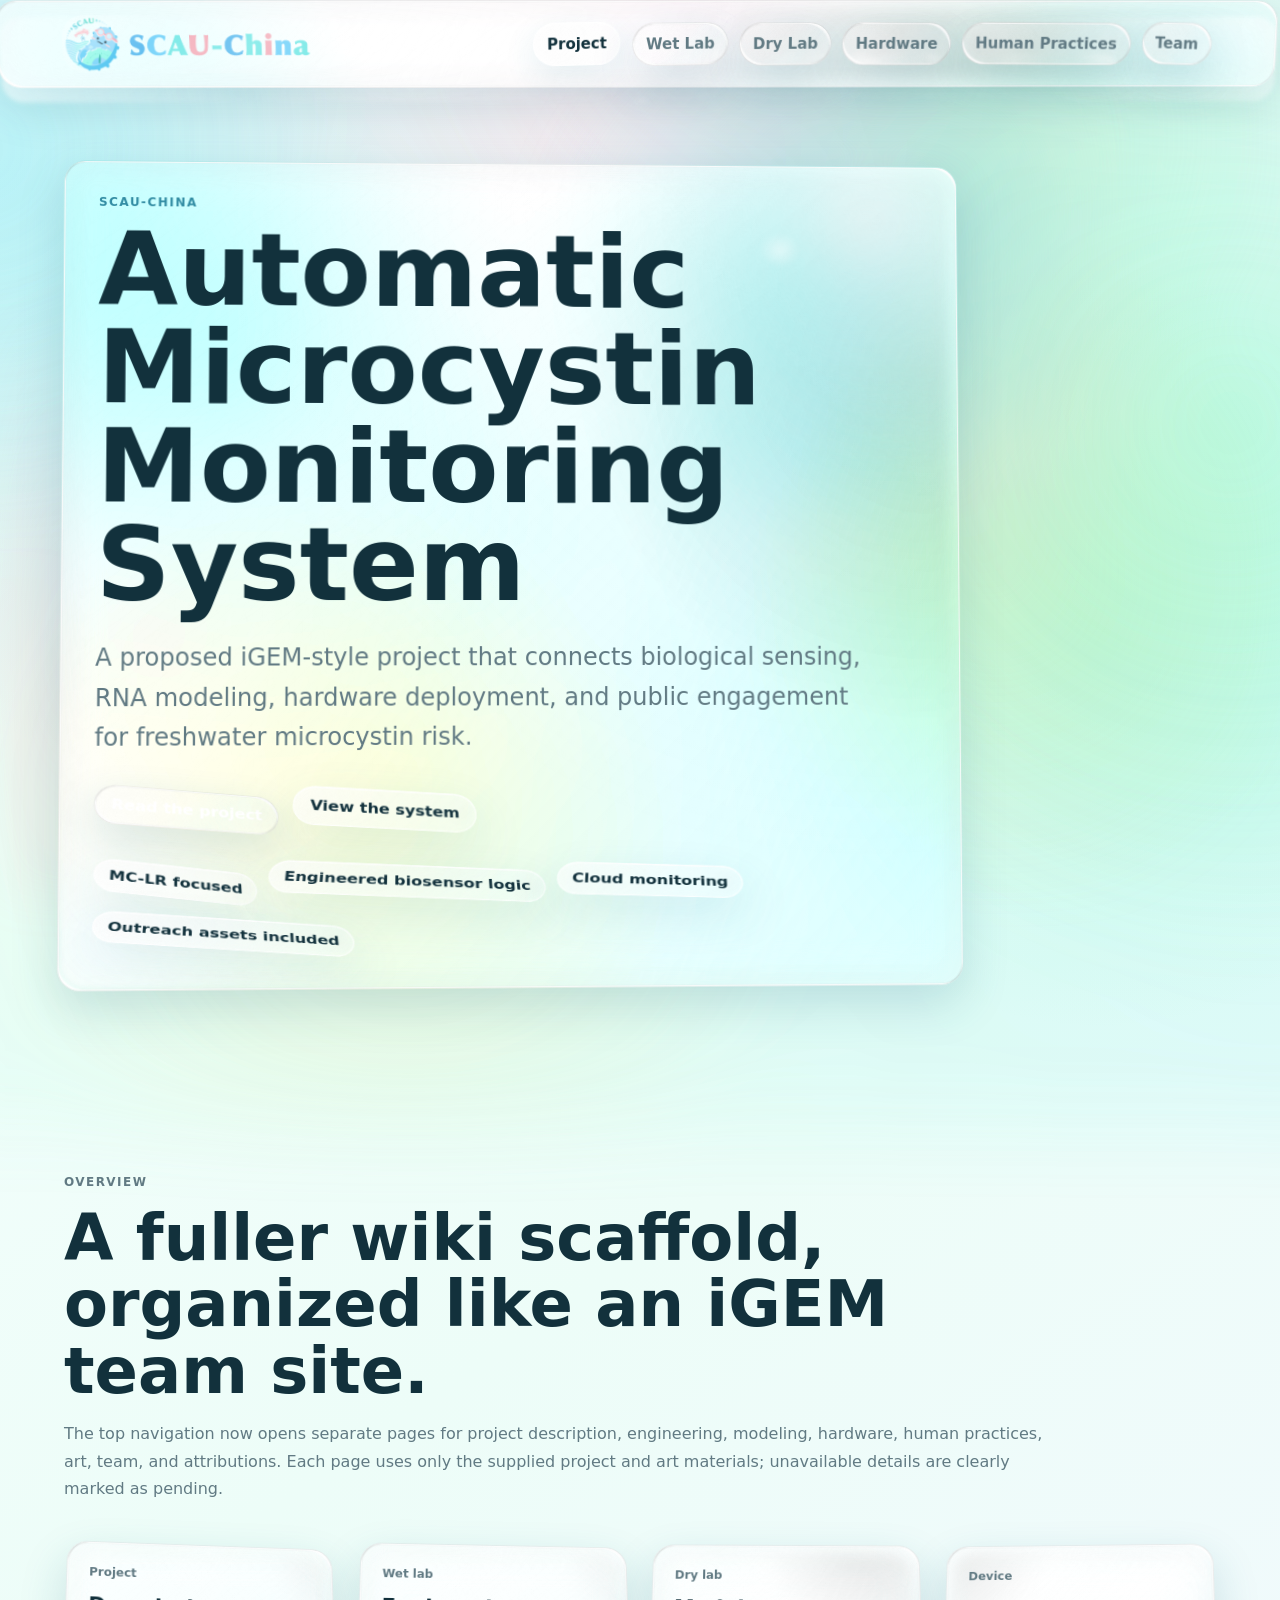
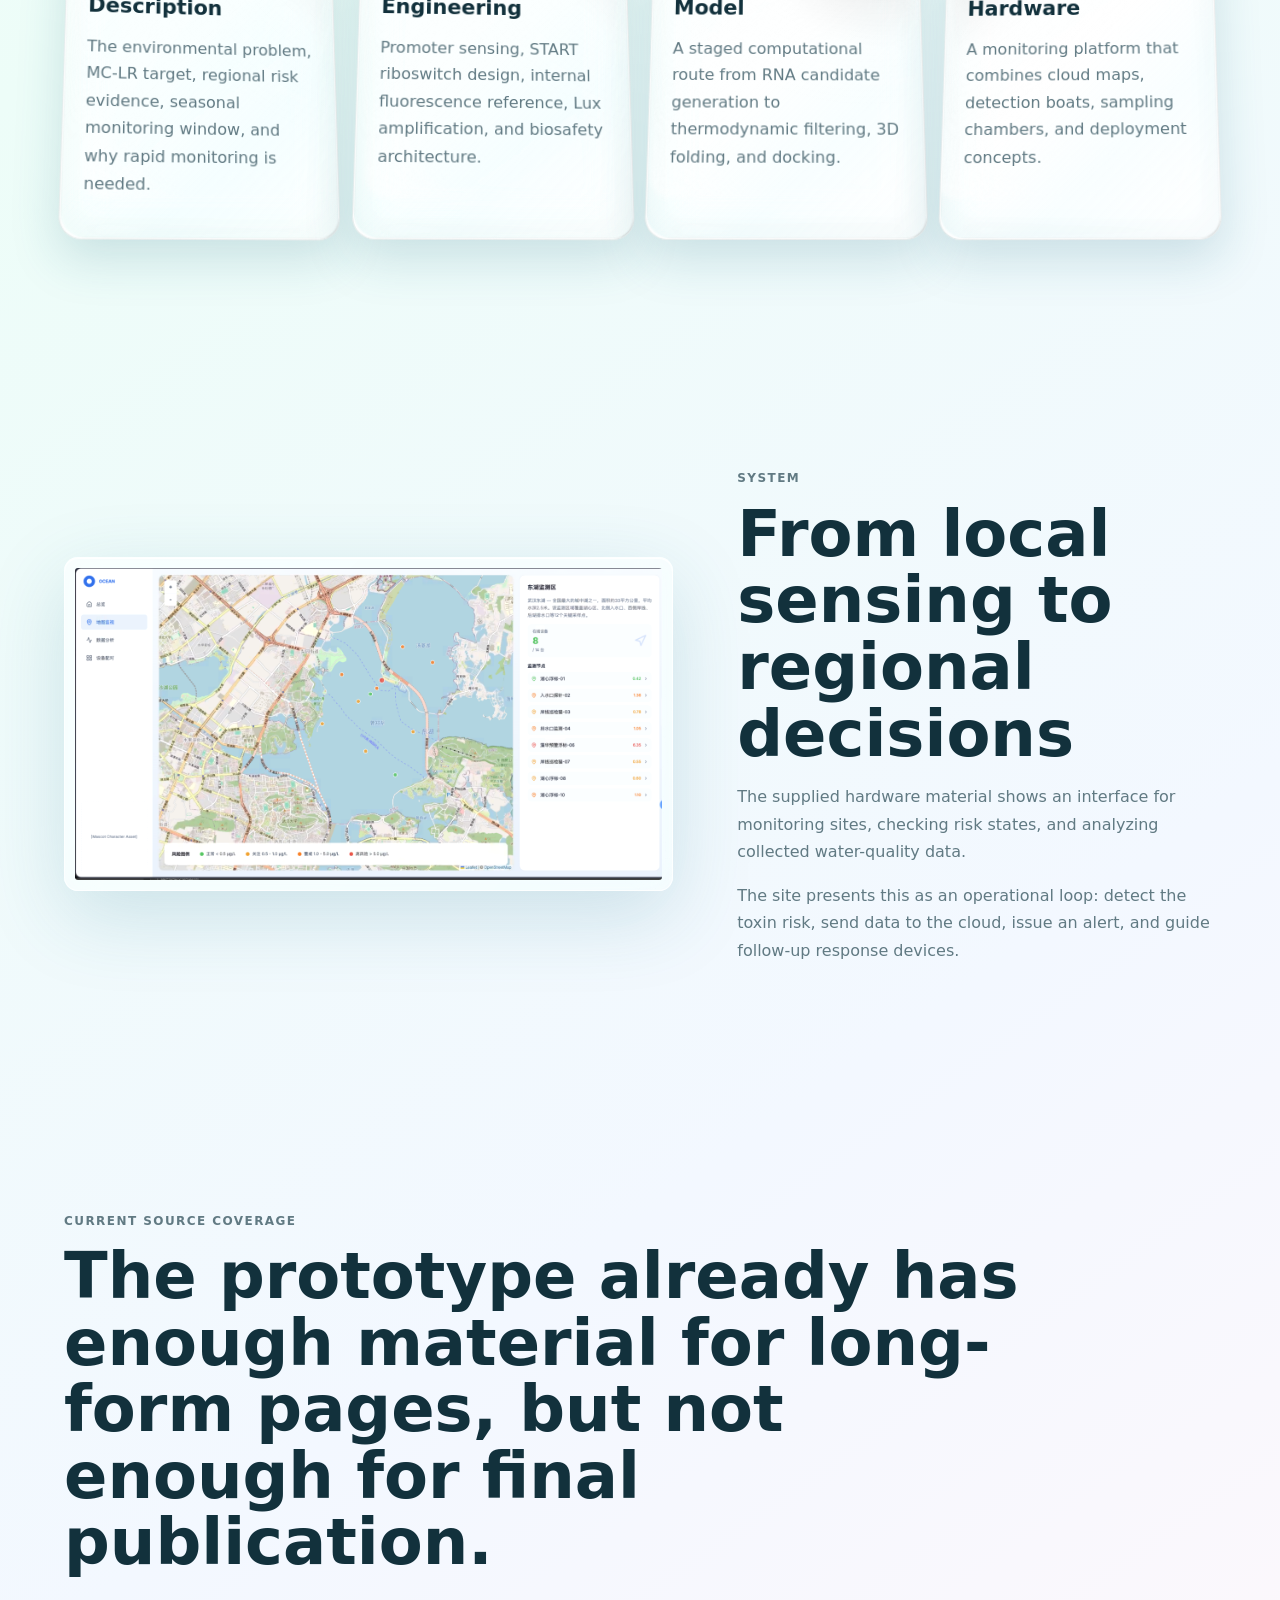
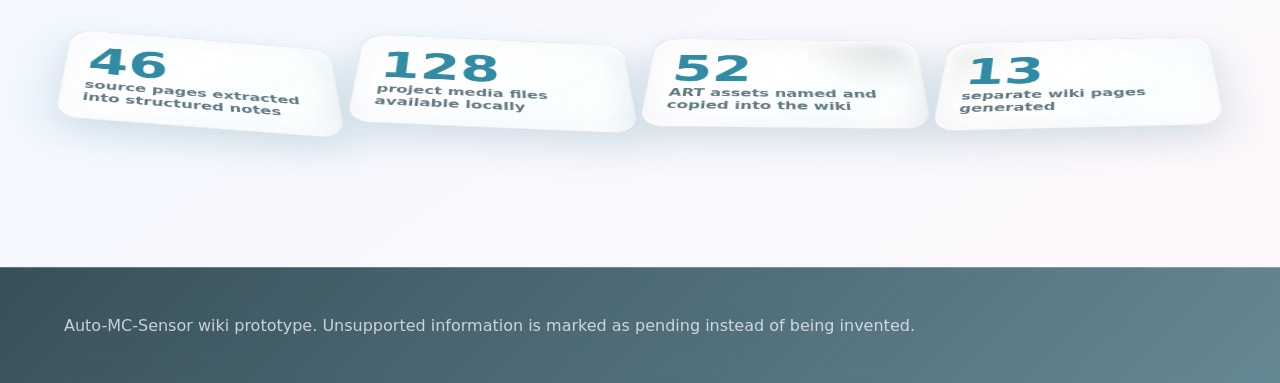
==== index.html @ a1fc386c "Publish Auto-MC-Sensor wiki" ====
﻿<!doctype html>
<html lang="en">
<head>
  <meta charset="utf-8">
  <meta name="viewport" content="width=device-width, initial-scale=1">
  <title>Home | Auto-MC-Sensor</title>
  <link rel="stylesheet" href="styles.css">
  <script src="liquid-glass.js" defer></script>
</head>
<body>
  <nav class="topbar"><a class="brand" href="index.html"><img class="brand-logo" src="assets/art/LOGO%E6%B7%B1%E8%89%B2%E7%89%88_%E9%80%82%E7%94%A8%E4%BA%8E%E6%B5%85%E8%89%B2%E8%83%8C%E6%99%AF_01.png" alt="Auto-MC-Sensor logo"></a><div class="navlinks"><div class="nav-group"><a class="nav-parent active" href="index.html">Project</a><div class="nav-menu"><a class="active" href="index.html">Home</a><a class="" href="description/index.html">Description</a><a class="" href="results/index.html">Results</a><a class="" href="contribution/index.html">Contribution</a></div></div><div class="nav-group"><a class="nav-parent " href="engineering/index.html">Wet Lab</a><div class="nav-menu"><a class="" href="engineering/index.html">Engineering</a><a class="" href="safety/index.html">Safety</a><a class="" href="parts/index.html">Parts</a></div></div><div class="nav-group"><a class="nav-parent " href="model/index.html">Dry Lab</a><div class="nav-menu"><a class="" href="model/index.html">Model</a></div></div><div class="nav-group"><a class="nav-parent " href="hardware/index.html">Hardware</a><div class="nav-menu"><a class="" href="hardware/index.html">Hardware</a></div></div><div class="nav-group"><a class="nav-parent " href="human-practices/index.html">Human Practices</a><div class="nav-menu"><a class="" href="human-practices/index.html">Human Practices</a><a class="" href="art/index.html">Art</a></div></div><div class="nav-group"><a class="nav-parent " href="team/index.html">Team</a><div class="nav-menu"><a class="" href="team/index.html">Team</a><a class="" href="notebook/index.html">Notebook</a><a class="" href="attributions/index.html">Attributions</a></div></div></div></nav>
  <main>
<header class="hero">
  <div class="hero-copy">
    <p class="eyebrow">SCAU-China</p>
    <h1>Automatic Microcystin Monitoring System</h1>
    <p class="lead">A proposed iGEM-style project that connects biological sensing, RNA modeling, hardware deployment, and public engagement for freshwater microcystin risk.</p>
    <div class="hero-actions"><a class="button" href="description/index.html">Read the project</a><a class="button ghost" href="hardware/index.html">View the system</a></div>
    <div class="hero-metrics"><span>MC-LR focused</span><span>Engineered biosensor logic</span><span>Cloud monitoring</span><span>Outreach assets included</span></div>
  </div>
</header>
<section class="section" id="overview">
  <div class="section-head">
    <p class="eyebrow">Overview</p>
    <h2>A fuller wiki scaffold, organized like an iGEM team site.</h2>
    <p>The top navigation now opens separate pages for project description, engineering, modeling, hardware, human practices, art, team, and attributions. Each page uses only the supplied project and art materials; unavailable details are clearly marked as pending.</p>
  </div>
  <div class="grid four">
    <article class="card"><p class="tag">Project</p><h3>Description</h3><p>The environmental problem, MC-LR target, regional risk evidence, seasonal monitoring window, and why rapid monitoring is needed.</p></article>
    <article class="card"><p class="tag">Wet lab</p><h3>Engineering</h3><p>Promoter sensing, START riboswitch design, internal fluorescence reference, Lux amplification, and biosafety architecture.</p></article>
    <article class="card"><p class="tag">Dry lab</p><h3>Model</h3><p>A staged computational route from RNA candidate generation to thermodynamic filtering, 3D folding, and docking.</p></article>
    <article class="card"><p class="tag">Device</p><h3>Hardware</h3><p>A monitoring platform that combines cloud maps, detection boats, sampling chambers, and deployment concepts.</p></article>
  </div>
</section>
<section class="section media-feature" id="system-loop"><img src="assets/ppt-media/image49.png" alt="From local sensing to regional decisions"><div><p class="eyebrow">System</p><h2>From local sensing to regional decisions</h2><p>The supplied hardware material shows an interface for monitoring sites, checking risk states, and analyzing collected water-quality data.</p><p>The site presents this as an operational loop: detect the toxin risk, send data to the cloud, issue an alert, and guide follow-up response devices.</p></div></section>
<section class="section">
  <div class="section-head">
    <p class="eyebrow">Current source coverage</p>
    <h2>The prototype already has enough material for long-form pages, but not enough for final publication.</h2>
  </div>
  <div class="stats">
    <article class="stat"><strong>46</strong><span>source pages extracted into structured notes</span></article>
    <article class="stat"><strong>128</strong><span>project media files available locally</span></article>
    <article class="stat"><strong>52</strong><span>ART assets named and copied into the wiki</span></article>
    <article class="stat"><strong>13</strong><span>separate wiki pages generated</span></article>
  </div>
</section>
</main>
  <footer>
    <p>Auto-MC-Sensor wiki prototype. Unsupported information is marked as pending instead of being invented.</p>
  </footer>
</body>
</html>
---- styles.css ----
:root{
  --ink:#12313c;
  --muted:#617a83;
  --paper:#f7fbfb;
  --panel:#fff;
  --line:rgba(18,49,60,.14);
  --accent:#318ca3;
  --leaf:#5da271;
  --coral:#e17363;
  --shadow:0 24px 70px rgba(63,135,151,.18);
}
*{box-sizing:border-box}
html{scroll-behavior:smooth}
body{margin:0;font-family:Inter,ui-sans-serif,system-ui,-apple-system,BlinkMacSystemFont,"Segoe UI","Microsoft YaHei",sans-serif;color:var(--ink);background:var(--paper)}
img{max-width:100%;display:block}
.topbar{position:sticky;top:0;z-index:10;min-height:68px;display:flex;align-items:center;justify-content:space-between;gap:20px;padding:0 clamp(18px,4vw,64px);background:rgba(247,251,251,.92);backdrop-filter:blur(18px);border-bottom:1px solid var(--line)}
.brand{display:inline-flex;align-items:center;gap:12px;text-decoration:none;color:var(--ink);font-weight:900}
.brand img{width:42px;height:42px;object-fit:contain}
.brand .brand-logo{width:auto;height:46px;max-width:min(280px,38vw);object-fit:contain}
.navlinks{display:flex;flex-wrap:wrap;gap:clamp(10px,1.5vw,24px);font-size:14px;font-weight:800}
.navlinks a{color:var(--muted);text-decoration:none}
.navlinks a.active,.navlinks a:hover{color:var(--ink)}
.hero{position:relative;min-height:calc(100vh - 68px);display:grid;align-items:center;overflow:hidden;padding:8vh clamp(20px,5vw,80px);background:linear-gradient(140deg,#fff 0%,#ecfbf8 55%,#eff7ff 100%)}
.hero:after{content:"";position:absolute;inset:0;background:linear-gradient(90deg,rgba(247,251,251,.96),rgba(247,251,251,.68) 50%,rgba(247,251,251,.16))}
.hero-copy{position:relative;z-index:2;max-width:900px}
.hero h1{margin:0;font-size:clamp(52px,8vw,112px);line-height:.96;letter-spacing:0}
.lead{max-width:780px;font-size:clamp(18px,2vw,24px);color:var(--muted);line-height:1.65}
.hero-actions{display:flex;flex-wrap:wrap;gap:12px;margin:28px 0}
.hero-metrics{display:flex;flex-wrap:wrap;gap:10px;margin-top:22px}
.hero-metrics span{padding:10px 14px;border:1px solid var(--line);border-radius:999px;background:rgba(255,255,255,.78);font-weight:800}
.page-hero{padding:clamp(90px,12vw,150px) clamp(20px,5vw,80px) clamp(50px,8vw,90px);background:linear-gradient(135deg,#fff,#eefbf8)}
.eyebrow{margin:0 0 12px;text-transform:uppercase;letter-spacing:.12em;font-size:12px;font-weight:900;color:var(--accent)}
.page-hero h1,.section h2{margin:0;font-size:clamp(36px,5vw,68px);line-height:1.04;letter-spacing:0}
.page-hero p,.section-head p,.card p,.prose p,.media-feature p,.figure figcaption,.gallery figcaption{color:var(--muted);line-height:1.72}
.page-hero p{max-width:820px;font-size:20px}
.section{padding:clamp(68px,9vw,120px) clamp(20px,5vw,80px)}
.section.compact{padding-top:22px;padding-bottom:22px}
.section-head{max-width:1000px;margin-bottom:34px}
.prose{max-width:1080px}
.prose p{max-width:880px;font-size:18px}
.toc{display:flex;gap:10px;flex-wrap:wrap}
.toc a{padding:10px 14px;border:1px solid var(--line);border-radius:999px;background:white;color:var(--ink);text-decoration:none;font-weight:800}
.grid{display:grid;gap:18px}
.grid.two{grid-template-columns:repeat(2,minmax(0,1fr))}
.grid.three{grid-template-columns:repeat(3,minmax(0,1fr))}
.grid.four{grid-template-columns:repeat(4,minmax(0,1fr))}
.card{background:var(--panel);border:1px solid var(--line);border-radius:8px;padding:22px;box-shadow:0 8px 26px rgba(36,95,111,.07)}
.tag{margin:0 0 12px;color:var(--coral);font-size:12px;font-weight:900}
.card h3{margin:0 0 10px;font-size:21px;line-height:1.2}
.stats{display:grid;grid-template-columns:repeat(4,minmax(0,1fr));gap:16px}
.stat{background:white;border:1px solid var(--line);border-radius:8px;padding:22px;min-height:124px;display:grid;align-content:space-between}
.stat strong{font-size:clamp(32px,5vw,58px);line-height:1;color:var(--accent)}
.stat span{color:var(--muted);font-weight:800}
.media-feature{display:grid;grid-template-columns:1.12fr .88fr;gap:clamp(28px,5vw,64px);align-items:center}
.media-feature.reverse{grid-template-columns:.88fr 1.12fr}
.media-feature.reverse img{order:2}
.media-feature img,.wide,.panel-img,.figure img,.image-row img{border-radius:8px;box-shadow:var(--shadow);background:white}
.button{display:inline-block;padding:12px 16px;border-radius:999px;background:var(--ink);color:white;text-decoration:none;font-weight:900}
.button.ghost{background:white;color:var(--ink);border:1px solid var(--line)}
.wide{width:100%;max-height:780px;object-fit:contain}
.figure{margin:0}
.figure figcaption,.gallery figcaption{font-size:13px;margin-top:9px}
.image-row{display:grid;grid-template-columns:repeat(3,minmax(0,1fr));gap:18px}
.image-row .figure img{width:100%;height:260px;object-fit:contain;padding:10px}
.art-strip{display:grid;grid-template-columns:repeat(4,1fr);gap:16px}
.art-strip img{aspect-ratio:4/3;width:100%;height:100%;object-fit:contain;background:white;border:1px solid var(--line);border-radius:8px;padding:12px}
.gallery{display:grid;grid-template-columns:repeat(4,minmax(0,1fr));gap:16px}
.gallery figure{margin:0;background:white;border:1px solid var(--line);border-radius:8px;padding:12px}
.gallery img{width:100%;aspect-ratio:4/3;object-fit:contain}
.pending{background:#12313c;color:white}
.pending h2{max-width:900px}
.pending p,.pending li{color:rgba(255,255,255,.78)}
.pending ul{max-width:940px;margin:0;padding-left:22px;columns:2}
.pending li{break-inside:avoid;margin-bottom:10px;line-height:1.6}
footer{padding:32px clamp(20px,5vw,80px);background:#0f2a35;color:rgba(255,255,255,.72)}
@media(max-width:980px){
  .navlinks{display:none}
  .grid.three,.grid.four,.stats,.media-feature,.media-feature.reverse,.image-row,.art-strip,.gallery{grid-template-columns:1fr}
  .media-feature.reverse img{order:0}
  .pending ul{columns:1}
  .image-row .figure img{height:auto}
}

:root{
  --glass:rgba(255,255,255,.46);
  --glass-strong:rgba(255,255,255,.66);
  --glass-dark:rgba(13,43,55,.58);
  --glass-line:rgba(255,255,255,.62);
  --aqua:#51d7e5;
  --mint:#79efb2;
  --gold:#f7d875;
  --rose:#ff8aa4;
  --mx:70vw;
  --my:24vh;
}
body{
  position:relative;
  min-height:100vh;
  overflow-x:hidden;
  background:
    radial-gradient(circle at 18% 10%, rgba(81,215,229,.38), transparent 32vw),
    radial-gradient(circle at 86% 18%, rgba(121,239,178,.24), transparent 30vw),
    linear-gradient(145deg,#f8ffff 0%,#edfdf8 38%,#f3f8ff 73%,#fff8fb 100%);
}
body::before,
body::after{
  content:"";
  position:fixed;
  pointer-events:none;
  inset:-20vmax;
  z-index:-2;
}
body::before{
  inset:0;
  background:
    radial-gradient(circle at var(--mx) var(--my), rgba(255,255,255,.56), transparent 4.5rem),
    radial-gradient(circle at calc(var(--mx) - 4rem) calc(var(--my) + 3rem), rgba(81,215,229,.36), transparent 18rem),
    radial-gradient(circle at calc(var(--mx) + 7rem) calc(var(--my) - 5rem), rgba(121,239,178,.26), transparent 20rem),
    radial-gradient(circle at calc(var(--mx) + 2rem) calc(var(--my) + 8rem), rgba(255,138,164,.18), transparent 18rem),
    radial-gradient(circle at 12% 72%, rgba(255,138,164,.18), transparent 24rem),
    radial-gradient(circle at 78% 64%, rgba(247,216,117,.2), transparent 22rem);
  filter:blur(22px) saturate(135%);
  animation:none;
}
body::after{
  z-index:-3;
  opacity:.72;
  background:
    conic-gradient(from 110deg at 50% 50%, rgba(81,215,229,.16), rgba(121,239,178,.1), rgba(255,138,164,.13), rgba(81,215,229,.16));
  filter:blur(44px) saturate(135%);
  animation:slowSpin 34s linear infinite;
}
main{
  position:relative;
  z-index:1;
}
.topbar{
  background:linear-gradient(120deg,rgba(255,255,255,.7),rgba(255,255,255,.34));
  border-bottom:1px solid rgba(255,255,255,.72);
  box-shadow:0 12px 42px rgba(39,119,138,.13);
  backdrop-filter:blur(26px) saturate(180%);
}
.brand,
.navlinks a,
.toc a,
.button,
.hero-metrics span,
.card,
.stat,
.gallery figure,
.art-strip img,
.figure img,
.image-row .figure img,
.media-feature img,
.pending{
  position:relative;
}
.brand::after,
.toc a::after,
.button::after,
.hero-metrics span::after,
.card::after,
.stat::after,
.gallery figure::after,
.art-strip img::after{
  content:"";
  position:absolute;
  inset:0;
  border-radius:inherit;
  pointer-events:none;
  background:linear-gradient(135deg,rgba(255,255,255,.62),transparent 36%,rgba(255,255,255,.28) 68%,transparent);
  opacity:.45;
}
.hero{
  isolation:isolate;
  background:
    radial-gradient(circle at 25% 20%, rgba(255,255,255,.9), transparent 30vw),
    linear-gradient(140deg,rgba(244,255,255,.92),rgba(226,255,247,.7) 48%,rgba(241,247,255,.78));
}
.hero:before{
  content:"";
  position:absolute;
  inset:7vh 4vw auto auto;
  width:42vw;
  aspect-ratio:1;
  border-radius:50%;
  background:
    radial-gradient(circle at 35% 35%, rgba(255,255,255,.82), rgba(81,215,229,.28) 30%, rgba(121,239,178,.16) 55%, transparent 72%);
  filter:blur(6px);
  mix-blend-mode:screen;
  animation:liquidFloat 10s ease-in-out infinite alternate;
  z-index:1;
}
.hero:after{
  background:
    linear-gradient(90deg,rgba(248,255,255,.9),rgba(248,255,255,.58) 48%,rgba(248,255,255,.08));
}
.hero-copy{
  padding:clamp(20px,3vw,34px);
  border:1px solid rgba(255,255,255,.74);
  border-radius:8px;
  background:linear-gradient(135deg,rgba(255,255,255,.58),rgba(255,255,255,.22));
  box-shadow:0 28px 90px rgba(41,124,144,.18), inset 0 1px 0 rgba(255,255,255,.84);
  backdrop-filter:blur(24px) saturate(165%);
}
.page-hero{
  position:relative;
  overflow:hidden;
  background:
    radial-gradient(circle at 22% 20%, rgba(81,215,229,.24), transparent 34vw),
    radial-gradient(circle at 84% 26%, rgba(121,239,178,.24), transparent 30vw),
    linear-gradient(135deg,rgba(255,255,255,.86),rgba(238,251,248,.68));
}
.page-hero:after{
  content:"";
  position:absolute;
  inset:auto 5vw -16vh auto;
  width:38vw;
  aspect-ratio:1;
  border-radius:50%;
  background:radial-gradient(circle,rgba(255,255,255,.72),rgba(81,215,229,.22),transparent 68%);
  filter:blur(10px);
  animation:liquidFloat 12s ease-in-out infinite alternate-reverse;
}
.section{
  position:relative;
}
.section::before{
  content:"";
  position:absolute;
  inset:18px clamp(10px,3vw,42px);
  border-radius:8px;
  background:linear-gradient(135deg,rgba(255,255,255,.22),rgba(255,255,255,.05));
  border:1px solid rgba(255,255,255,.28);
  pointer-events:none;
  opacity:.54;
}
.section > *{
  position:relative;
  z-index:1;
}
.card,
.stat,
.toc a,
.gallery figure,
.art-strip img,
.hero-metrics span,
.button.ghost{
  background:linear-gradient(135deg,var(--glass-strong),rgba(255,255,255,.28));
  border:1px solid var(--glass-line);
  box-shadow:0 18px 54px rgba(32,107,128,.13), inset 0 1px 0 rgba(255,255,255,.85), inset 0 -1px 0 rgba(255,255,255,.22);
  backdrop-filter:blur(22px) saturate(175%);
}
.card,
.stat,
.toc a,
.button,
.gallery figure{
  transition:transform .28s ease, box-shadow .28s ease, border-color .28s ease;
}
.card:hover,
.stat:hover,
.gallery figure:hover,
.toc a:hover{
  transform:translateY(-4px);
  border-color:rgba(255,255,255,.95);
  box-shadow:0 26px 70px rgba(32,107,128,.2), inset 0 1px 0 rgba(255,255,255,.95);
}
.button{
  overflow:hidden;
  border:1px solid rgba(255,255,255,.52);
  background:linear-gradient(135deg,rgba(18,49,60,.92),rgba(34,121,143,.78));
  box-shadow:0 18px 46px rgba(22,92,109,.22), inset 0 1px 0 rgba(255,255,255,.28);
}
.button:hover{
  transform:translateY(-2px);
}
.media-feature img,
.figure img,
.image-row .figure img,
.wide{
  padding:8px;
  background:linear-gradient(135deg,rgba(255,255,255,.62),rgba(255,255,255,.22));
  border:1px solid rgba(255,255,255,.72);
  box-shadow:0 24px 80px rgba(38,116,136,.18), inset 0 1px 0 rgba(255,255,255,.9);
  backdrop-filter:blur(16px) saturate(160%);
}
.pending{
  overflow:hidden;
  background:
    radial-gradient(circle at 18% 18%, rgba(81,215,229,.24), transparent 28rem),
    radial-gradient(circle at 80% 72%, rgba(255,138,164,.18), transparent 22rem),
    linear-gradient(135deg,rgba(13,43,55,.76),rgba(18,49,60,.58));
  border-top:1px solid rgba(255,255,255,.24);
  border-bottom:1px solid rgba(255,255,255,.16);
  backdrop-filter:blur(18px) saturate(150%);
}
footer{
  position:relative;
  z-index:1;
  background:linear-gradient(135deg,rgba(15,42,53,.82),rgba(28,84,98,.68));
  border-top:1px solid rgba(255,255,255,.2);
  backdrop-filter:blur(20px) saturate(160%);
}
@keyframes liquidDrift{
  0%{transform:translate3d(-2vw,-1vh,0) scale(1)}
  50%{transform:translate3d(3vw,2vh,0) scale(1.04)}
  100%{transform:translate3d(-1vw,4vh,0) scale(.98)}
}
@keyframes liquidFloat{
  0%{transform:translate3d(0,0,0) scale(1)}
  100%{transform:translate3d(-4vw,5vh,0) scale(1.12)}
}
@keyframes slowSpin{
  to{transform:rotate(1turn)}
}
@media (prefers-reduced-motion: reduce){
  *,
  *::before,
  *::after{
    animation-duration:.001ms!important;
    animation-iteration-count:1!important;
    transition-duration:.001ms!important;
  }
}
@media(max-width:980px){
  .hero-copy{padding:20px}
  .section::before{inset:10px}
  .hero:before,.page-hero:after{width:70vw}
  .page-hero h1,
  .section h2,
  .card h3,
  .page-hero p,
  .section-head p,
  .prose p,
  .media-feature p,
  .pending li{
    max-width:100%;
    overflow-wrap:anywhere;
  }
  .toc{
    display:grid;
    grid-template-columns:repeat(2,minmax(0,1fr));
  }
  .toc a{
    width:100%;
    text-align:center;
  }
}
@media(max-width:520px){
  body,
  main{
    width:100%;
    max-width:100vw;
    overflow-x:hidden;
  }
  .page-hero,
  .section{
    padding-left:24px;
    padding-right:24px;
    width:100%;
    max-width:100vw;
  }
  .page-hero > *,
  .section > *,
  .section-head,
  .prose,
  .media-feature > div{
    width:100%;
    max-width:calc(100vw - 48px);
    min-width:0;
  }
  .page-hero h1,
  .section h2{
    font-size:clamp(34px,11vw,46px);
  }
  .page-hero p,
  .section-head p,
  .prose p,
  .media-feature p{
    font-size:18px;
    line-height:1.7;
  }
  .toc{
    grid-template-columns:1fr;
  }
}

/* Unified liquid-glass geometry and light system */
:root{
  --liquid-radius:8px;
  --cursor-aqua:rgba(81,215,229,.36);
  --cursor-mint:rgba(121,239,178,.26);
  --cursor-rose:rgba(255,138,164,.18);
}
body::before{
  inset:0;
  background:
    radial-gradient(circle at var(--mx) var(--my), rgba(255,255,255,.56), transparent 4.5rem),
    radial-gradient(circle at calc(var(--mx) - 4rem) calc(var(--my) + 3rem), var(--cursor-aqua), transparent 18rem),
    radial-gradient(circle at calc(var(--mx) + 7rem) calc(var(--my) - 5rem), var(--cursor-mint), transparent 20rem),
    radial-gradient(circle at calc(var(--mx) + 2rem) calc(var(--my) + 8rem), var(--cursor-rose), transparent 18rem),
    radial-gradient(circle at 12% 72%, rgba(255,138,164,.18), transparent 24rem),
    radial-gradient(circle at 78% 64%, rgba(247,216,117,.2), transparent 22rem);
  filter:blur(22px) saturate(135%);
  animation:none;
}
.hero:after{
  background:
    linear-gradient(90deg,rgba(248,255,255,.9),rgba(248,255,255,.58) 48%,rgba(248,255,255,.08));
}
.card,
.stat,
.toc a,
.button,
.hero-copy,
.hero-metrics span,
.gallery figure,
.art-strip img,
.media-feature img,
.wide,
.panel-img,
.figure img,
.image-row .figure img{
  border-radius:var(--liquid-radius);
}
.button,
.hero-metrics span,
.toc a{
  border-radius:var(--liquid-radius);
}
.brand{
  border-radius:var(--liquid-radius);
}
.pending,
.section::before{
  border-radius:var(--liquid-radius);
}
.hero{
  background:transparent;
}
.hero::before{
  display:none;
}
.hero::after{
  display:none;
}
body{
  background:
    radial-gradient(circle at 18% 10%, rgba(81,215,229,.26), transparent 34vw),
    radial-gradient(circle at 86% 18%, rgba(121,239,178,.2), transparent 30vw),
    linear-gradient(145deg,#f8ffff 0%,#edfdf8 38%,#f3f8ff 73%,#fff8fb 100%);
}
body::after{
  inset:-18vmax;
  z-index:0;
  opacity:.78;
  background:
    radial-gradient(circle at 12% 28%, rgba(81,215,229,.34), transparent 24rem),
    radial-gradient(circle at 56% 16%, rgba(255,138,164,.2), transparent 28rem),
    radial-gradient(circle at 84% 48%, rgba(121,239,178,.3), transparent 34rem),
    radial-gradient(circle at 36% 78%, rgba(247,216,117,.2), transparent 26rem),
    conic-gradient(from 110deg at 50% 50%, rgba(81,215,229,.12), rgba(121,239,178,.08), rgba(255,138,164,.1), rgba(81,215,229,.12));
  filter:blur(44px) saturate(145%);
  animation:unifiedAura 24s ease-in-out infinite alternate;
}
body::before{
  z-index:0;
}
main,
.topbar,
footer{
  position:relative;
  z-index:1;
}
@keyframes unifiedAura{
  0%{transform:translate3d(-3vw,-2vh,0) scale(1) rotate(0deg)}
  50%{transform:translate3d(4vw,3vh,0) scale(1.05) rotate(8deg)}
  100%{transform:translate3d(-1vw,5vh,0) scale(1.02) rotate(-6deg)}
}
.topbar{
  min-height:88px;
  padding:0 clamp(28px,5vw,76px);
  gap:28px;
  z-index:100;
}
.brand .brand-logo{
  height:58px;
  max-width:min(330px,34vw);
}
.navlinks{
  align-items:center;
  gap:10px;
  font-size:15px;
}
.nav-group{
  position:relative;
}
.nav-group::after{
  content:"";
  position:absolute;
  left:-10px;
  right:-10px;
  top:100%;
  height:18px;
  z-index:110;
}
.nav-parent{
  position:relative;
  z-index:115;
  display:inline-flex;
  align-items:center;
  border:1px solid transparent;
  border-radius:var(--liquid-radius);
  background:transparent;
  color:var(--muted);
  cursor:pointer;
  font:inherit;
  font-weight:900;
  padding:12px 13px;
  white-space:nowrap;
  text-decoration:none;
}
.nav-parent.active,
.nav-group:hover .nav-parent{
  color:var(--ink);
  border-color:rgba(255,255,255,.7);
  background:linear-gradient(135deg,rgba(255,255,255,.58),rgba(255,255,255,.22));
  box-shadow:0 12px 32px rgba(41,124,144,.12), inset 0 1px 0 rgba(255,255,255,.8);
}
.nav-menu{
  position:absolute;
  top:calc(100% + 8px);
  left:50%;
  z-index:120;
  min-width:190px;
  transform:translateX(-50%) translateY(8px);
  padding:10px;
  display:grid;
  gap:4px;
  opacity:0;
  pointer-events:none;
  border:1px solid rgba(255,255,255,.72);
  border-radius:var(--liquid-radius);
  background:linear-gradient(135deg,rgba(255,255,255,.82),rgba(255,255,255,.42));
  box-shadow:0 24px 64px rgba(41,124,144,.18), inset 0 1px 0 rgba(255,255,255,.86);
  backdrop-filter:blur(22px) saturate(170%);
  transition:opacity .18s ease, transform .18s ease;
}
.nav-group:hover .nav-menu,
.nav-group:focus-within .nav-menu{
  opacity:1;
  pointer-events:auto;
  transform:translateX(-50%) translateY(0);
}
.nav-menu a{
  padding:10px 12px;
  border-radius:var(--liquid-radius);
  color:var(--muted);
  text-decoration:none;
  font-weight:850;
  white-space:nowrap;
}
.nav-menu a:hover,
.nav-menu a.active{
  color:var(--ink);
  background:rgba(255,255,255,.62);
}
@media(max-width:980px){
  .topbar{
    min-height:92px;
    align-items:flex-start;
    padding:14px 18px;
    flex-direction:column;
    gap:10px;
    overflow:hidden;
  }
  .brand .brand-logo{
    height:48px;
    max-width:70vw;
  }
  .navlinks{
    display:flex;
    width:100%;
    max-width:100%;
    overflow-x:auto;
    overflow-y:hidden;
    padding-bottom:4px;
    gap:8px;
  }
  .nav-group{
    flex:0 0 auto;
  }
  .navlinks::-webkit-scrollbar{
    display:none;
  }
  .nav-parent{
    display:none;
  }
  .nav-menu{
    position:static;
    min-width:0;
    display:flex;
    gap:6px;
    padding:0;
    opacity:1;
    pointer-events:auto;
    transform:none;
    border:0;
    background:transparent;
    box-shadow:none;
    backdrop-filter:none;
  }
  .nav-menu a{
    padding:10px 12px;
    border:1px solid rgba(255,255,255,.58);
    background:rgba(255,255,255,.36);
  }
  .nav-menu a.active{
    background:rgba(255,255,255,.72);
  }
}
.page-hero{
  --page-panel-x:clamp(20px,5vw,80px);
  --page-panel-pad:clamp(24px,4vw,48px);
  margin:clamp(72px,9vw,118px) var(--page-panel-x) clamp(34px,5vw,64px) var(--page-panel-x);
  padding:var(--page-panel-pad);
  width:auto;
  max-width:none;
  box-sizing:border-box;
  background:linear-gradient(135deg,rgba(255,255,255,.5),rgba(255,255,255,.18));
  border:1px solid rgba(255,255,255,.72);
  border-radius:var(--liquid-radius);
  box-shadow:0 24px 78px rgba(41,124,144,.14), inset 0 1px 0 rgba(255,255,255,.82);
  backdrop-filter:blur(22px) saturate(165%);
  overflow:visible;
}
.page-hero::after{
  display:none;
}
.page-hero::before{
  display:none;
}
.page-hero > *{
  position:relative;
  z-index:1;
  max-width:1180px;
}
.page-hero h1{
  max-width:100%;
  overflow-wrap:balance;
}
.page-hero p{
  max-width:min(860px,100%);
}
@media(max-width:520px){
  .page-hero{
    --page-panel-x:24px;
    --page-panel-pad:22px;
    margin:84px var(--page-panel-x) 32px var(--page-panel-x);
    padding:var(--page-panel-pad);
    width:auto;
    max-width:none;
  }
  .page-hero::before{
    inset:84px var(--page-panel-x) 32px var(--page-panel-x);
    width:auto;
  }
  .page-hero > *{
    max-width:100%;
  }
}
.section::before{
  content:none;
  display:none;
}
/* HarmonyOS-inspired unified corner system */
:root{
  --liquid-radius:22px;
}
.hero-copy,
.page-hero,
.card,
.stat,
.button,
.button.ghost,
.hero-metrics span,
.toc a,
.nav-parent,
.nav-menu,
.nav-menu a,
.gallery figure,
.art-strip img,
.media-feature img,
.wide,
.panel-img,
.figure img,
.image-row .figure img,
.pending{
  border-radius:var(--liquid-radius);
}
.brand,
.brand::after,
.card::after,
.stat::after,
.button::after,
.hero-metrics span::after,
.toc a::after,
.gallery figure::after,
.art-strip img::after{
  border-radius:var(--liquid-radius);
}
.topbar{
  z-index:100;
}
.nav-menu{
  z-index:120;
}
.nav-group:last-child .nav-menu{
  left:auto;
  right:0;
  transform:translateY(10px);
}
.nav-group:last-child:hover .nav-menu,
.nav-group:last-child:focus-within .nav-menu{
  transform:translateY(0);
}
/* Final media layout pass: unified image cards and real rounded image clipping */
:root{
  --media-gap:clamp(16px,2.4vw,26px);
  --media-pad:10px;
  --media-inner-radius:calc(var(--liquid-radius) - 8px);
}
.image-row{
  grid-template-columns:repeat(auto-fit,minmax(min(290px,100%),1fr));
  gap:var(--media-gap);
  align-items:stretch;
}
.image-row:has(> .figure:only-child){
  grid-template-columns:minmax(0,900px);
}
.figure,
.gallery figure{
  margin:0;
  overflow:hidden;
  border-radius:var(--liquid-radius);
  background:linear-gradient(135deg,rgba(255,255,255,.62),rgba(255,255,255,.26));
  border:1px solid rgba(255,255,255,.72);
  box-shadow:0 18px 54px rgba(32,107,128,.13), inset 0 1px 0 rgba(255,255,255,.85);
  backdrop-filter:blur(18px) saturate(165%);
}
.figure{
  display:flex;
  flex-direction:column;
  padding:var(--media-pad);
}
.figure img,
.gallery img,
.media-feature img,
.wide,
.panel-img,
.art-strip img{
  display:block;
  overflow:hidden;
  border-radius:var(--media-inner-radius);
}
.image-row .figure img{
  width:100%;
  height:auto;
  aspect-ratio:4 / 3;
  padding:0;
  object-fit:contain;
  background:rgba(255,255,255,.62);
  border:1px solid rgba(255,255,255,.72);
  box-shadow:none;
}
.image-row .figure img[src$=".jpg"],
.image-row .figure img[src$=".jpeg"]{
  object-fit:cover;
}
.figure figcaption,
.gallery figcaption{
  margin:10px 4px 2px;
  line-height:1.45;
}
.gallery{
  grid-template-columns:repeat(auto-fit,minmax(min(220px,100%),1fr));
  gap:var(--media-gap);
}
.gallery figure{
  padding:var(--media-pad);
}
.gallery img{
  width:100%;
  aspect-ratio:4 / 3;
  object-fit:contain;
  background:rgba(255,255,255,.64);
  border:1px solid rgba(255,255,255,.72);
}
.media-feature img,
.wide,
.panel-img{
  padding:var(--media-pad);
  object-fit:contain;
}
.art-strip{
  gap:var(--media-gap);
}
.art-strip img{
  padding:var(--media-pad);
}
@media(max-width:980px){
  .image-row,
  .gallery{
    grid-template-columns:1fr;
  }
}
@media(max-width:520px){
  .page-hero,
  .section{
    box-sizing:border-box;
    overflow:hidden;
  }
  .page-hero h1,
  .section h2{
    max-width:100%;
    font-size:clamp(32px,9.2vw,42px);
    line-height:1.08;
    text-wrap:balance;
    overflow-wrap:anywhere;
  }
  .page-hero p,
  .section-head p,
  .prose p,
  .media-feature p{
    max-width:100%;
    overflow-wrap:anywhere;
  }
}
/* iOS-style liquid glass window material */
:root{
  --liquid-glass-radius:var(--liquid-radius,22px);
  --liquid-glass-border:rgba(51,51,51,.08);
  --liquid-glass-fill:rgba(255,255,255,.08);
  --liquid-glass-edge:rgba(255,255,255,.92);
  --liquid-glass-shadow:0 18px 46px rgba(28,103,126,.18);
}
.liquid-glass{
  --lgx:50%;
  --lgy:35%;
  --lgdx:0;
  --lgdy:0;
  isolation:isolate;
  overflow:hidden;
  border:1px double var(--liquid-glass-border);
  border-radius:var(--liquid-glass-radius);
  background:
    radial-gradient(90px 78px at calc(var(--lgx) - 9%) calc(var(--lgy) - 12%), rgba(255,255,255,.92), rgba(255,255,255,.18) 28%, transparent 62%),
    radial-gradient(circle at var(--lgx) var(--lgy), rgba(255,255,255,.52), rgba(255,255,255,.1) 22%, transparent 58%),
    linear-gradient(135deg, rgba(255,255,255,.34), rgba(255,255,255,.06) 44%, rgba(210,248,255,.14) 68%, rgba(255,255,255,.2));
  box-shadow:
    var(--liquid-glass-shadow),
    inset 2px -2px 1px -1px rgba(255,255,255,.9),
    inset -2px 2px 1px -1px rgba(255,255,255,.9),
    inset 7px -7px 1px -7px rgba(255,255,255,.55),
    inset -7px 7px 1px -7px rgba(255,255,255,.55),
    inset 0 0 2px rgba(0,0,0,.32);
  -webkit-backdrop-filter:blur(22px) saturate(185%) contrast(122%);
  backdrop-filter:blur(22px) saturate(185%) contrast(122%);
  transform:
    perspective(900px)
    rotateX(calc(var(--lgdy) * -1.2deg))
    rotateY(calc(var(--lgdx) * 1.2deg))
    translateZ(0);
  transition:transform .24s ease, box-shadow .24s ease, border-color .24s ease, background .24s ease;
}
.liquid-glass::before,
.liquid-glass::after{
  content:"";
  position:absolute;
  inset:0;
  z-index:-1;
  pointer-events:none;
  border-radius:inherit;
}
.liquid-glass::before{
  inset:8px;
  border:1px solid rgba(0,0,0,.22);
  background:
    radial-gradient(circle at calc(var(--lgx) + 8%) calc(var(--lgy) + 18%), rgba(0,0,0,.24), transparent 34%),
    linear-gradient(145deg, rgba(255,255,255,.2), transparent 44%);
  filter:blur(8px);
  opacity:.52;
}
.liquid-glass::after{
  background:
    radial-gradient(16px 16px at calc(var(--lgx) - 18%) calc(var(--lgy) - 22%), rgba(255,255,255,.96), rgba(255,255,255,.2) 58%, transparent 68%),
    radial-gradient(28px 24px at calc(var(--lgx) - 10%) calc(var(--lgy) + 4%), rgba(255,255,255,.72), rgba(255,255,255,.14) 60%, transparent 72%),
    linear-gradient(45deg, rgba(255,255,255,.76) 0%, transparent 18%, transparent 78%, rgba(255,255,255,.72) 100%),
    linear-gradient(120deg, transparent 0 22%, rgba(255,255,255,.28) 34%, transparent 50% 100%),
    repeating-linear-gradient(110deg, rgba(255,255,255,.08) 0 1px, transparent 1px 12px);
  mix-blend-mode:screen;
  opacity:.68;
  transform:translate(calc(var(--lgdx) * 4px), calc(var(--lgdy) * 4px));
  filter:blur(2px) saturate(135%);
}
.liquid-glass:hover{
  border-color:rgba(255,255,255,.96);
  box-shadow:
    0 24px 66px rgba(28,103,126,.24),
    inset 2px -2px 1px -1px rgba(255,255,255,.95),
    inset -2px 2px 1px -1px rgba(255,255,255,.95),
    inset 0 0 2px rgba(0,0,0,.22);
}
.liquid-glass.is-pressing{
  transform:
    perspective(900px)
    rotateX(calc(var(--lgdy) * -.7deg))
    rotateY(calc(var(--lgdx) * .7deg))
    scale(.985)
    translateZ(0);
}
.topbar.liquid-glass{
  overflow:visible;
  background:
    radial-gradient(circle at var(--lgx) var(--lgy), rgba(255,255,255,.72), transparent 24%),
    linear-gradient(120deg, rgba(255,255,255,.66), rgba(255,255,255,.24));
}
.topbar.liquid-glass::before,
.topbar.liquid-glass::after{
  z-index:-1;
}
.nav-menu.liquid-glass{
  overflow:hidden;
}
.button.liquid-glass,
.nav-parent.liquid-glass,
.nav-menu a.liquid-glass,
.toc a.liquid-glass,
.hero-metrics span.liquid-glass{
  -webkit-backdrop-filter:blur(18px) saturate(180%);
  backdrop-filter:blur(18px) saturate(180%);
}
.figure.liquid-glass,
.gallery figure.liquid-glass{
  z-index:0;
}
.media-feature img.liquid-glass,
.wide.liquid-glass,
.panel-img.liquid-glass,
.art-strip img.liquid-glass{
  background:
    radial-gradient(circle at var(--lgx) var(--lgy), rgba(255,255,255,.88), rgba(255,255,255,.16) 24%, transparent 54%),
    linear-gradient(135deg, rgba(255,255,255,.62), rgba(255,255,255,.24));
  filter:saturate(108%) contrast(103%);
}
.section.pending.liquid-glass,
.media-feature img.liquid-glass,
.wide.liquid-glass,
.panel-img.liquid-glass{
  transform:none;
}
.section.pending.liquid-glass.is-pressing,
.media-feature img.liquid-glass.is-pressing,
.wide.liquid-glass.is-pressing,
.panel-img.liquid-glass.is-pressing{
  transform:scale(.992);
}
@media(prefers-reduced-motion:reduce){
  .liquid-glass,
  .liquid-glass::after{
    transform:none;
    transition:none;
  }
}
@supports not ((backdrop-filter:blur(1px)) or (-webkit-backdrop-filter:blur(1px))){
  .liquid-glass{
    background:rgba(255,255,255,.78);
  }
}

/* Human Practices spacing pass */
.hp-page .section{
  padding-top:clamp(78px,9vw,126px);
  padding-bottom:clamp(78px,9vw,126px);
}
.hp-page .section > .grid + .grid,
.hp-page .section > .grid + .image-row,
.hp-page .section > .image-row + .image-row,
.hp-page .section > .section-head + .image-row{
  margin-top:clamp(24px,3vw,40px);
}
.hp-page .grid{
  gap:clamp(22px,2.8vw,34px);
}
.hp-page .grid.four{
  grid-template-columns:repeat(auto-fit,minmax(min(260px,100%),1fr));
}
.hp-page .image-row{
  gap:clamp(24px,3vw,38px);
}
.hp-page .card{
  padding:clamp(24px,2.6vw,32px);
  min-height:100%;
}
.hp-page .card h3{
  line-height:1.25;
}
.hp-page .section.liquid-glass,
.hp-page .figure.liquid-glass{
  transform:none;
}
.hp-page .section.liquid-glass.is-pressing,
.hp-page .figure.liquid-glass.is-pressing{
  transform:scale(.992);
}
@media(max-width:980px){
  .hp-page .section{
    padding-top:64px;
    padding-bottom:64px;
  }
  .hp-page .section > .grid + .grid,
  .hp-page .section > .grid + .image-row,
  .hp-page .section > .image-row + .image-row,
  .hp-page .section > .section-head + .image-row{
    margin-top:24px;
  }
  .hp-page .card.liquid-glass{
    transform:none;
  }
  .hp-page .card.liquid-glass.is-pressing{
    transform:scale(.992);
  }
}
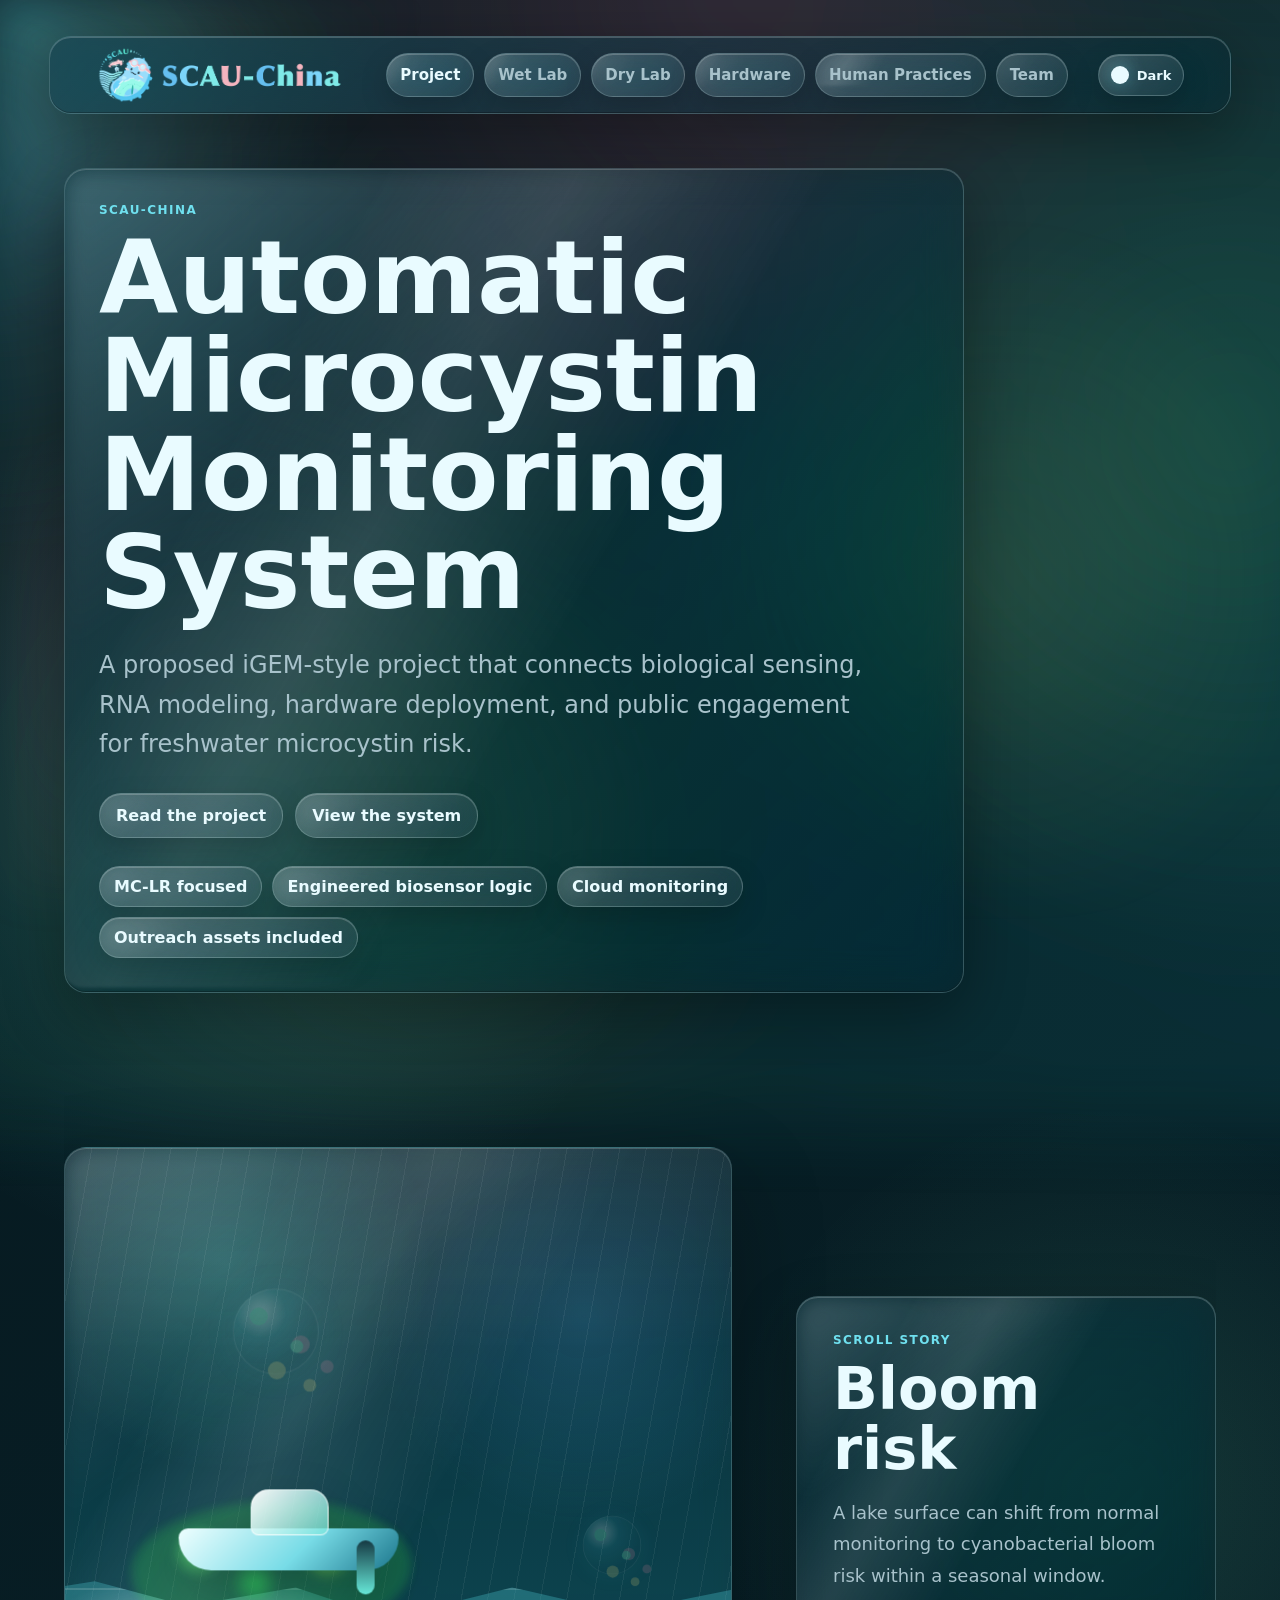
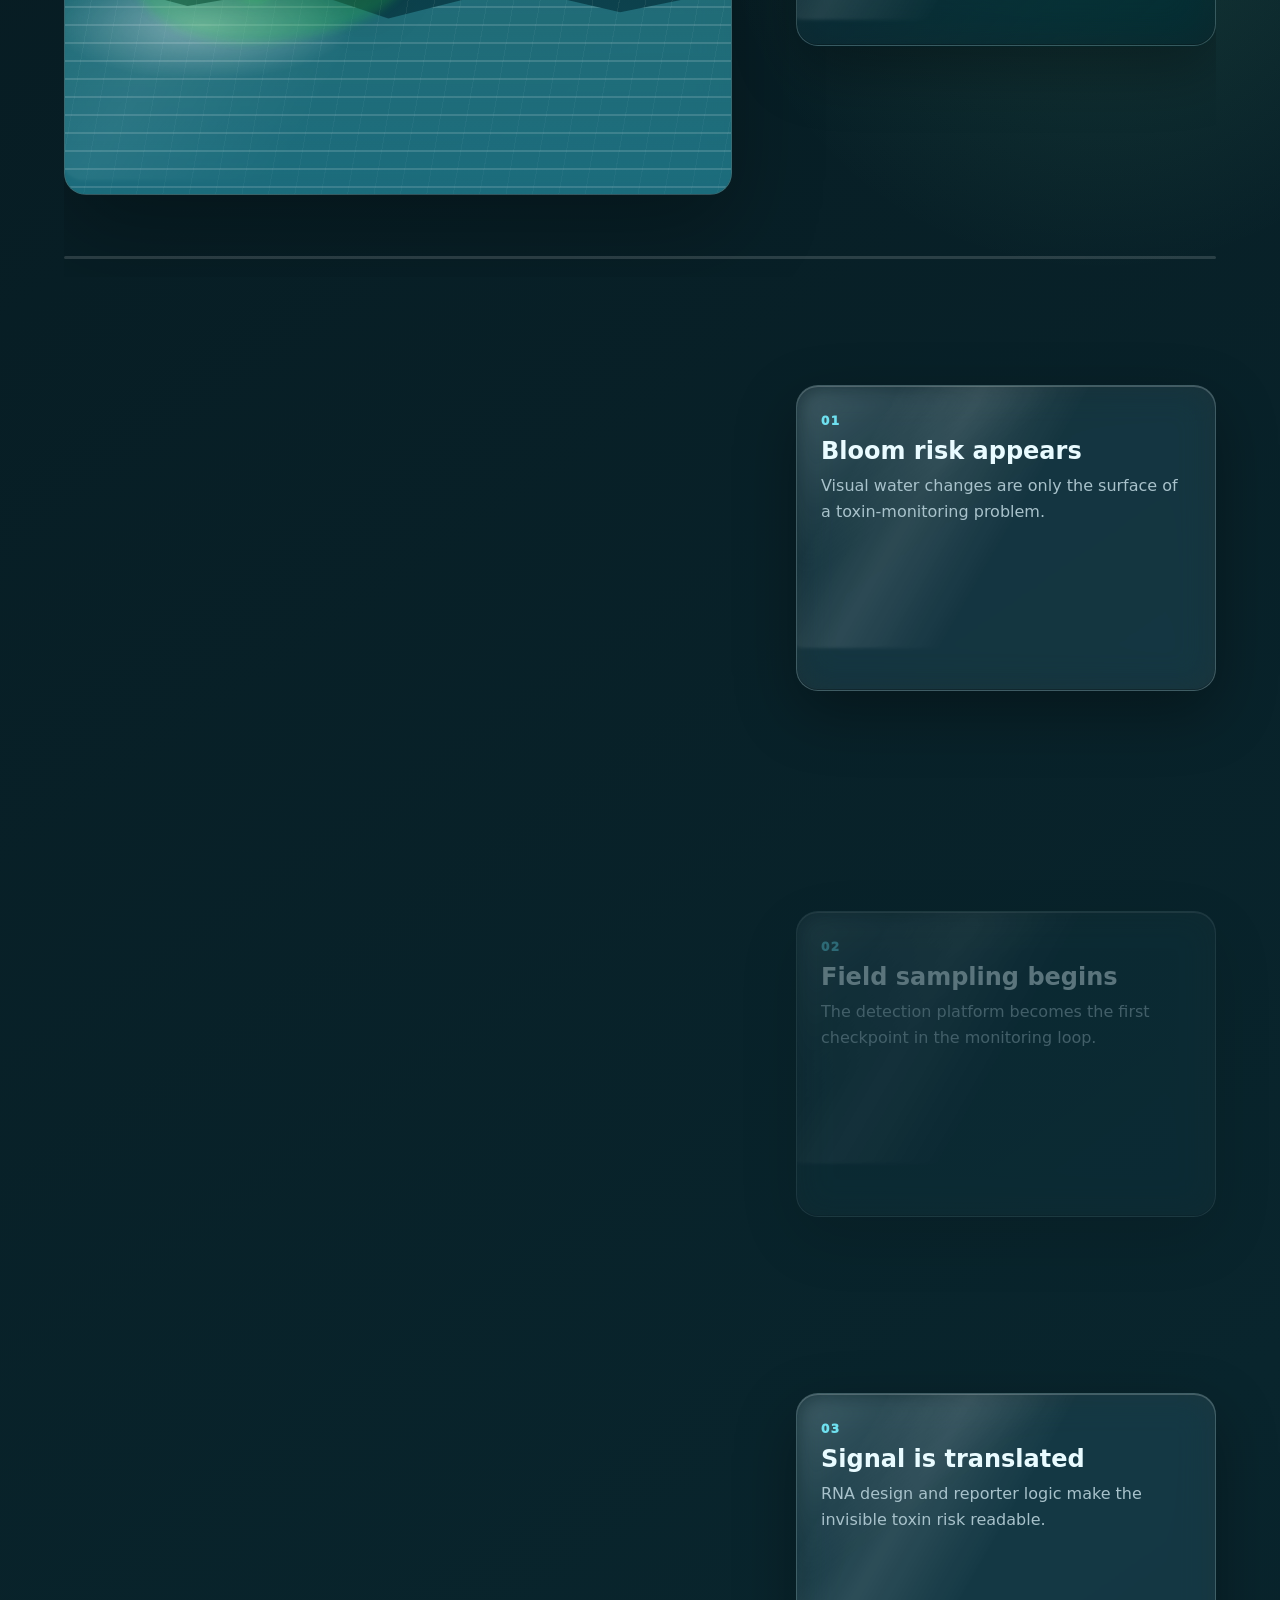
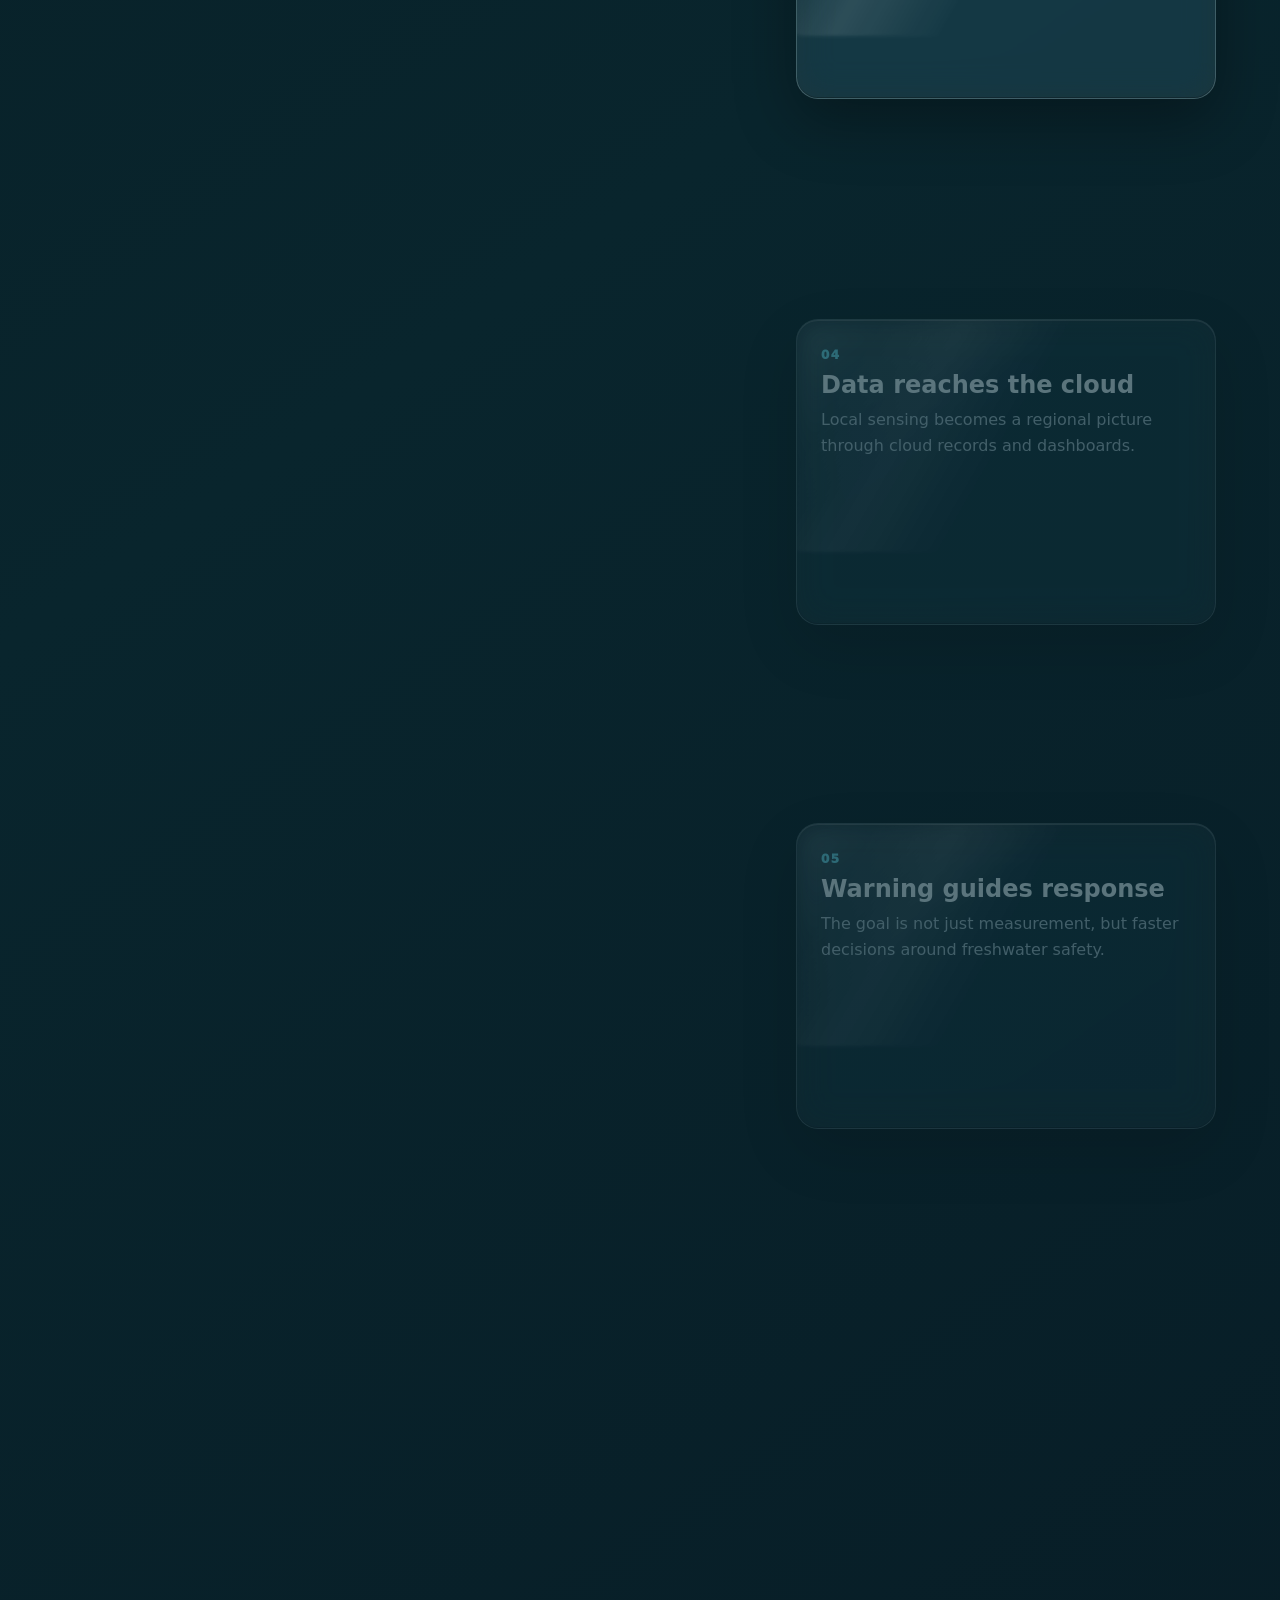
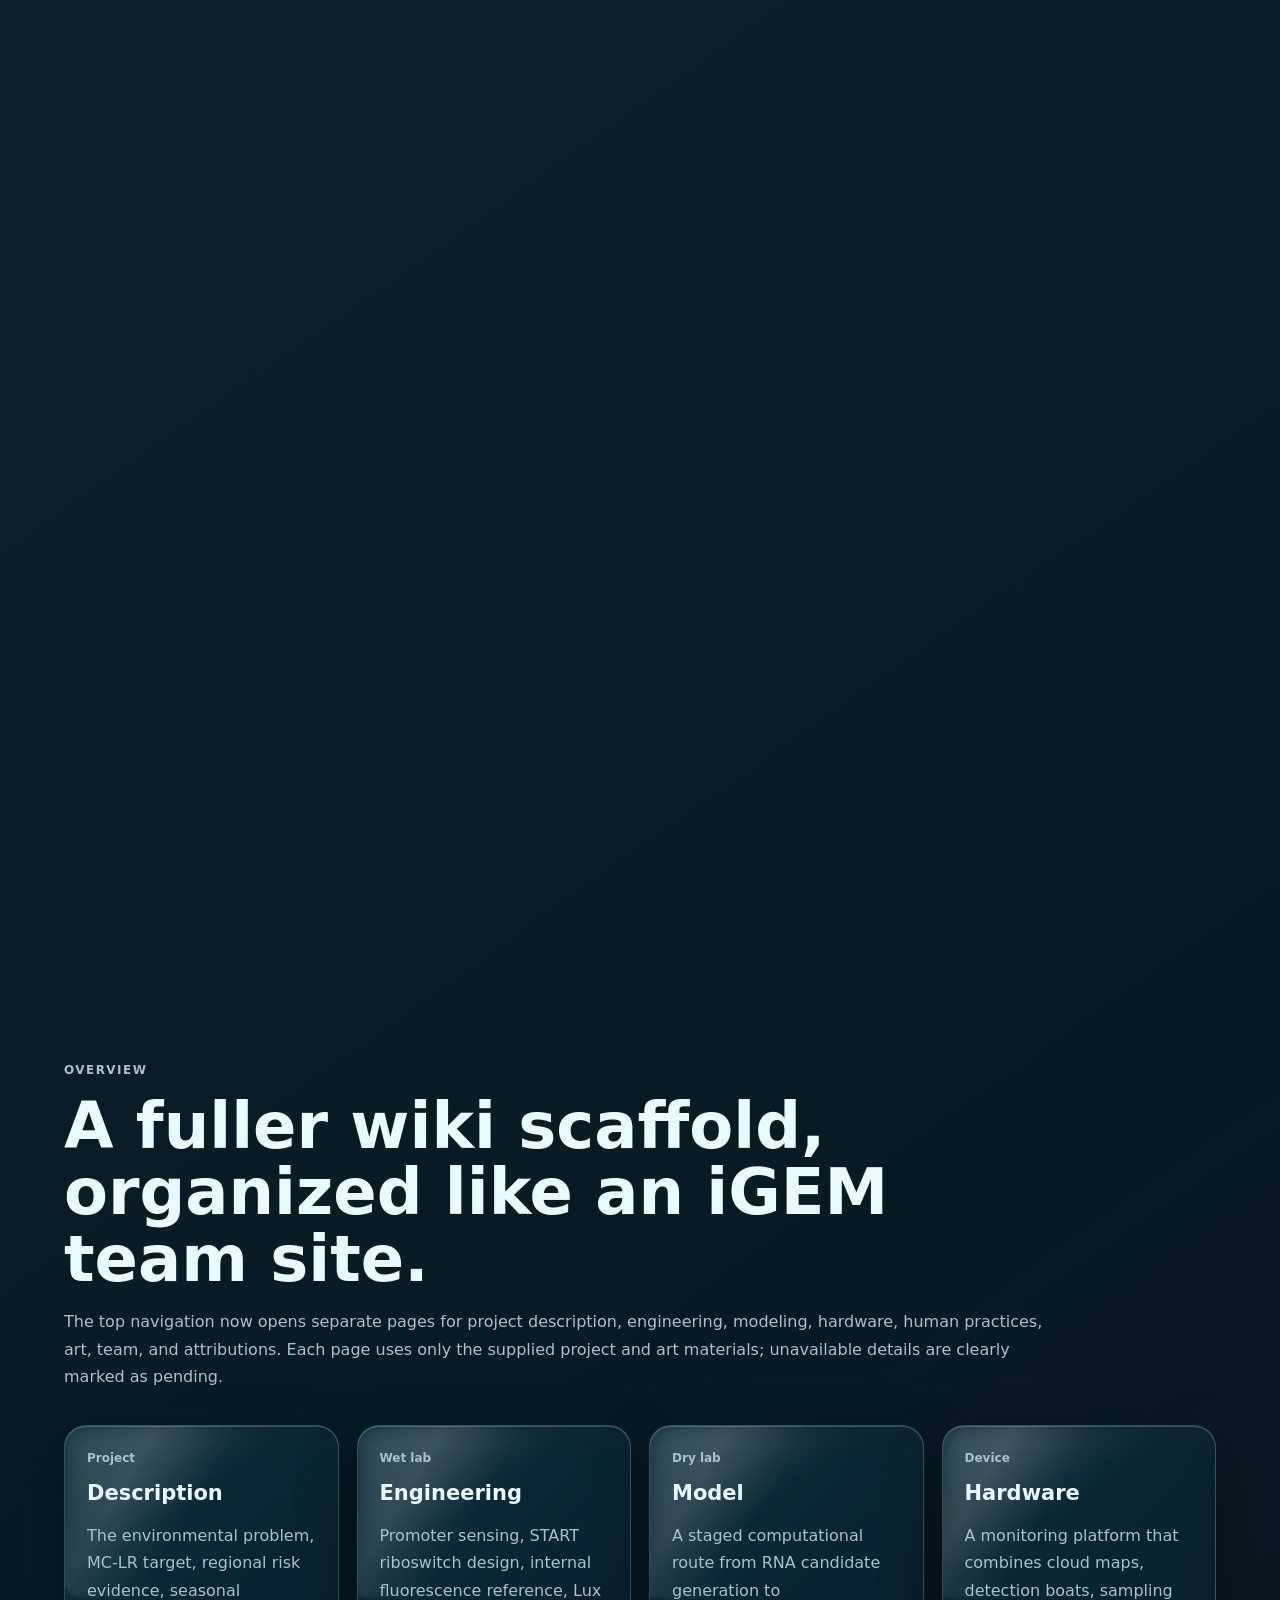
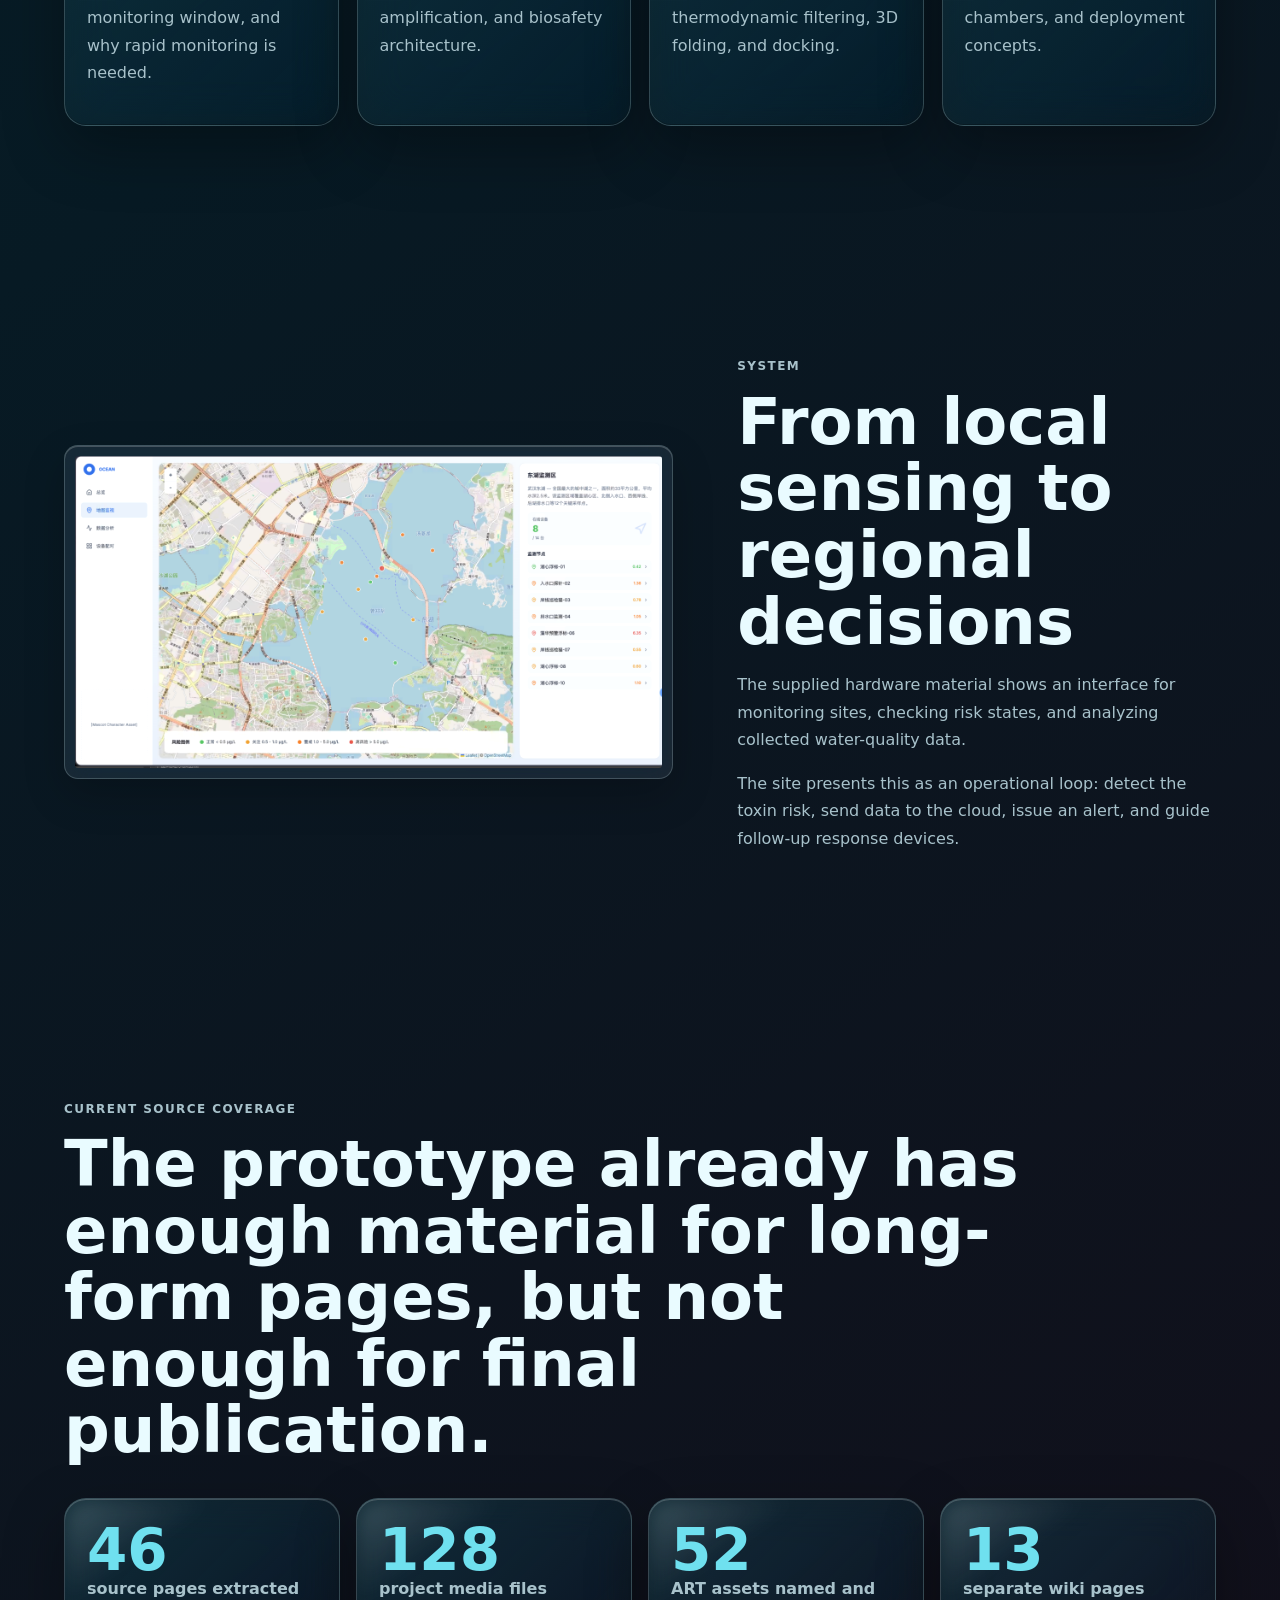
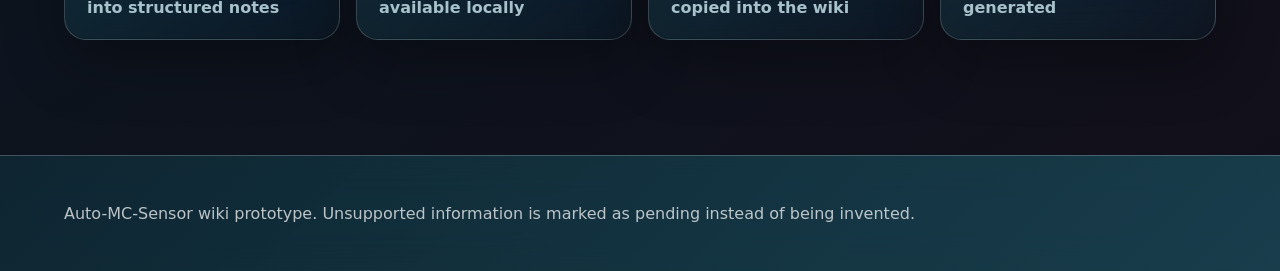
==== commit 03b309a1: "Add scrollytelling homepage experiment" ====
--- a/index.html
+++ b/index.html
@@ -19,6 +19,59 @@
     <div class="hero-metrics"><span>MC-LR focused</span><span>Engineered biosensor logic</span><span>Cloud monitoring</span><span>Outreach assets included</span></div>
   </div>
 </header>
+<section class="scroll-story" id="system-story" aria-label="Auto-MC-Sensor scroll story">
+  <div class="story-stage">
+    <div class="story-visual" aria-hidden="true">
+      <div class="story-sky"></div>
+      <div class="story-lake story-layer" data-depth="0.18"></div>
+      <div class="story-bloom story-layer" data-depth="0.42"></div>
+      <div class="story-molecule story-molecule-a story-layer" data-depth="0.65"></div>
+      <div class="story-molecule story-molecule-b story-layer" data-depth="0.78"></div>
+      <div class="story-boat story-layer" data-depth="1.05">
+        <div class="boat-hull"></div>
+        <div class="boat-cabin"></div>
+        <div class="boat-sensor"></div>
+      </div>
+      <div class="story-signal story-layer" data-depth="1.22">
+        <span></span><span></span><span></span>
+      </div>
+      <div class="story-cloud story-layer" data-depth="0.92">
+        <div class="cloud-node cloud-node-a"></div>
+        <div class="cloud-node cloud-node-b"></div>
+        <div class="cloud-node cloud-node-c"></div>
+      </div>
+      <div class="story-dashboard story-layer" data-depth="0.7">
+        <div class="dash-map"></div>
+        <div class="dash-list"></div>
+        <div class="dash-pulse"></div>
+      </div>
+      <div class="story-alert story-layer" data-depth="1.35">MC-LR</div>
+    </div>
+    <div class="story-copy liquid-glass">
+      <p class="eyebrow">Scroll story</p>
+      <h2>From bloom signal to field decision</h2>
+      <p class="story-live">Cyanobacterial blooms are detected, translated into a biological signal, sent to the cloud, and turned into an early warning loop.</p>
+    </div>
+    <div class="story-progress" aria-hidden="true"><span></span></div>
+  </div>
+  <div class="story-steps">
+    <article class="story-step" data-story-title="Bloom risk" data-story-text="A lake surface can shift from normal monitoring to cyanobacterial bloom risk within a seasonal window.">
+      <span>01</span><h3>Bloom risk appears</h3><p>Visual water changes are only the surface of a toxin-monitoring problem.</p>
+    </article>
+    <article class="story-step" data-story-title="Capture" data-story-text="The hardware concept moves sensing closer to water, sampling locally instead of waiting for distant testing.">
+      <span>02</span><h3>Field sampling begins</h3><p>The detection platform becomes the first checkpoint in the monitoring loop.</p>
+    </article>
+    <article class="story-step" data-story-title="Biological signal" data-story-text="Engineered biosensor logic converts microcystin risk into a measurable fluorescence response.">
+      <span>03</span><h3>Signal is translated</h3><p>RNA design and reporter logic make the invisible toxin risk readable.</p>
+    </article>
+    <article class="story-step" data-story-title="Cloud monitoring" data-story-text="The platform uploads results so water-quality information can be compared across sites.">
+      <span>04</span><h3>Data reaches the cloud</h3><p>Local sensing becomes a regional picture through cloud records and dashboards.</p>
+    </article>
+    <article class="story-step" data-story-title="Early warning" data-story-text="The system closes the loop by turning detection into alerts and follow-up response decisions.">
+      <span>05</span><h3>Warning guides response</h3><p>The goal is not just measurement, but faster decisions around freshwater safety.</p>
+    </article>
+  </div>
+</section>
 <section class="section" id="overview">
   <div class="section-head">
     <p class="eyebrow">Overview</p>
--- a/styles.css
+++ b/styles.css
@@ -868,11 +868,7 @@
     inset 0 0 2px rgba(0,0,0,.32);
   -webkit-backdrop-filter:blur(22px) saturate(185%) contrast(122%);
   backdrop-filter:blur(22px) saturate(185%) contrast(122%);
-  transform:
-    perspective(900px)
-    rotateX(calc(var(--lgdy) * -1.2deg))
-    rotateY(calc(var(--lgdx) * 1.2deg))
-    translateZ(0);
+  transform:translateZ(0);
   transition:transform .24s ease, box-shadow .24s ease, border-color .24s ease, background .24s ease;
 }
 .liquid-glass::before,
@@ -914,12 +910,7 @@
     inset 0 0 2px rgba(0,0,0,.22);
 }
 .liquid-glass.is-pressing{
-  transform:
-    perspective(900px)
-    rotateX(calc(var(--lgdy) * -.7deg))
-    rotateY(calc(var(--lgdx) * .7deg))
-    scale(.985)
-    translateZ(0);
+  transform:scale(.985) translateZ(0);
 }
 .topbar.liquid-glass{
   overflow:visible;
@@ -1034,3 +1025,778 @@
   }
 }
 
+/* Floating top navigation placement */
+:root{
+  --topbar-offset:18px;
+  --topbar-x:clamp(24px,3.8vw,56px);
+}
+.topbar{
+  top:var(--topbar-offset);
+  width:calc(100% - (var(--topbar-x) * 2));
+  max-width:1320px;
+  margin:var(--topbar-offset) auto 0;
+  min-height:78px;
+  padding:0 clamp(22px,3.6vw,54px);
+  border:1px solid rgba(255,255,255,.72);
+  border-bottom:1px solid rgba(255,255,255,.72);
+  border-radius:var(--liquid-radius);
+  background:linear-gradient(120deg,rgba(255,255,255,.78),rgba(255,255,255,.36));
+  box-shadow:0 18px 54px rgba(39,119,138,.16), inset 0 1px 0 rgba(255,255,255,.9);
+  overflow:visible;
+}
+.topbar.liquid-glass{
+  border-radius:var(--liquid-radius);
+}
+.hero{
+  min-height:calc(100vh - 96px);
+}
+.page-hero{
+  margin-top:clamp(42px,5.5vw,78px);
+}
+@media(max-width:980px){
+  :root{
+    --topbar-offset:12px;
+    --topbar-x:16px;
+  }
+  .topbar{
+    width:calc(100% - (var(--topbar-x) * 2));
+    min-height:0;
+    margin:var(--topbar-offset) auto 0;
+    padding:14px 16px;
+    border-radius:var(--liquid-radius);
+    overflow:hidden;
+  }
+  .page-hero{
+    margin-top:38px;
+  }
+}
+
+/* Default dark theme with navbar theme switch */
+:root{
+  color-scheme:dark;
+  --ink:#e9fbff;
+  --muted:#a8c2cb;
+  --paper:#07191f;
+  --panel:rgba(9,29,37,.58);
+  --line:rgba(218,249,255,.16);
+  --accent:#6fe0ef;
+  --leaf:#87e6ae;
+  --coral:#ff9c8d;
+  --shadow:0 24px 70px rgba(0,0,0,.38);
+  --glass:rgba(12,35,44,.52);
+  --glass-strong:rgba(19,52,64,.68);
+  --glass-line:rgba(255,255,255,.2);
+  --liquid-glass-border:rgba(255,255,255,.16);
+  --liquid-glass-fill:rgba(255,255,255,.07);
+  --liquid-glass-edge:rgba(255,255,255,.7);
+  --liquid-glass-shadow:0 18px 48px rgba(0,0,0,.34);
+}
+html[data-theme="light"]{
+  color-scheme:light;
+  --ink:#12313c;
+  --muted:#617a83;
+  --paper:#f7fbfb;
+  --panel:#fff;
+  --line:rgba(18,49,60,.14);
+  --accent:#318ca3;
+  --leaf:#5da271;
+  --coral:#e17363;
+  --shadow:0 24px 70px rgba(63,135,151,.18);
+  --glass:rgba(255,255,255,.46);
+  --glass-strong:rgba(255,255,255,.66);
+  --glass-line:rgba(255,255,255,.62);
+  --liquid-glass-border:rgba(51,51,51,.08);
+  --liquid-glass-fill:rgba(255,255,255,.08);
+  --liquid-glass-edge:rgba(255,255,255,.92);
+  --liquid-glass-shadow:0 18px 46px rgba(28,103,126,.18);
+}
+body{
+  background:
+    radial-gradient(circle at 18% 10%, rgba(81,215,229,.18), transparent 34vw),
+    radial-gradient(circle at 86% 18%, rgba(121,239,178,.12), transparent 30vw),
+    linear-gradient(145deg,#06171d 0%,#09252d 42%,#071a24 73%,#120f1a 100%);
+}
+html[data-theme="light"] body{
+  background:
+    radial-gradient(circle at 18% 10%, rgba(81,215,229,.26), transparent 34vw),
+    radial-gradient(circle at 86% 18%, rgba(121,239,178,.2), transparent 30vw),
+    linear-gradient(145deg,#f8ffff 0%,#edfdf8 38%,#f3f8ff 73%,#fff8fb 100%);
+}
+body::before{
+  background:
+    radial-gradient(circle at var(--mx) var(--my), rgba(111,224,239,.16), transparent 4.5rem),
+    radial-gradient(circle at calc(var(--mx) - 4rem) calc(var(--my) + 3rem), rgba(81,215,229,.2), transparent 18rem),
+    radial-gradient(circle at calc(var(--mx) + 7rem) calc(var(--my) - 5rem), rgba(121,239,178,.14), transparent 20rem),
+    radial-gradient(circle at calc(var(--mx) + 2rem) calc(var(--my) + 8rem), rgba(255,138,164,.1), transparent 18rem),
+    radial-gradient(circle at 12% 72%, rgba(255,138,164,.1), transparent 24rem),
+    radial-gradient(circle at 78% 64%, rgba(247,216,117,.1), transparent 22rem);
+}
+body::after{
+  opacity:.9;
+  background:
+    radial-gradient(circle at 12% 28%, rgba(81,215,229,.2), transparent 24rem),
+    radial-gradient(circle at 56% 16%, rgba(255,138,164,.12), transparent 28rem),
+    radial-gradient(circle at 84% 48%, rgba(121,239,178,.17), transparent 34rem),
+    radial-gradient(circle at 36% 78%, rgba(247,216,117,.1), transparent 26rem),
+    conic-gradient(from 110deg at 50% 50%, rgba(81,215,229,.1), rgba(121,239,178,.06), rgba(255,138,164,.08), rgba(81,215,229,.1));
+}
+html[data-theme="light"] body::before{
+  background:
+    radial-gradient(circle at var(--mx) var(--my), rgba(255,255,255,.56), transparent 4.5rem),
+    radial-gradient(circle at calc(var(--mx) - 4rem) calc(var(--my) + 3rem), rgba(81,215,229,.36), transparent 18rem),
+    radial-gradient(circle at calc(var(--mx) + 7rem) calc(var(--my) - 5rem), rgba(121,239,178,.26), transparent 20rem),
+    radial-gradient(circle at calc(var(--mx) + 2rem) calc(var(--my) + 8rem), rgba(255,138,164,.18), transparent 18rem),
+    radial-gradient(circle at 12% 72%, rgba(255,138,164,.18), transparent 24rem),
+    radial-gradient(circle at 78% 64%, rgba(247,216,117,.2), transparent 22rem);
+}
+html[data-theme="light"] body::after{
+  opacity:.78;
+  background:
+    radial-gradient(circle at 12% 28%, rgba(81,215,229,.34), transparent 24rem),
+    radial-gradient(circle at 56% 16%, rgba(255,138,164,.2), transparent 28rem),
+    radial-gradient(circle at 84% 48%, rgba(121,239,178,.3), transparent 34rem),
+    radial-gradient(circle at 36% 78%, rgba(247,216,117,.2), transparent 26rem),
+    conic-gradient(from 110deg at 50% 50%, rgba(81,215,229,.12), rgba(121,239,178,.08), rgba(255,138,164,.1), rgba(81,215,229,.12));
+}
+.topbar,
+.topbar.liquid-glass{
+  background:linear-gradient(120deg,rgba(12,35,44,.78),rgba(15,45,55,.38));
+  border-color:rgba(255,255,255,.18);
+  box-shadow:0 18px 58px rgba(0,0,0,.34), inset 0 1px 0 rgba(255,255,255,.18);
+}
+html[data-theme="light"] .topbar,
+html[data-theme="light"] .topbar.liquid-glass{
+  background:linear-gradient(120deg,rgba(255,255,255,.78),rgba(255,255,255,.36));
+  border-color:rgba(255,255,255,.72);
+  box-shadow:0 18px 54px rgba(39,119,138,.16), inset 0 1px 0 rgba(255,255,255,.9);
+}
+.hero,
+.page-hero{
+  background:transparent;
+}
+.card,
+.stat,
+.toc a,
+.gallery figure,
+.figure,
+.hero-copy,
+.hero-metrics span,
+.button.ghost{
+  background:linear-gradient(135deg,rgba(14,39,48,.72),rgba(13,35,43,.36));
+  border-color:rgba(255,255,255,.16);
+}
+.button{
+  background:linear-gradient(135deg,rgba(109,224,239,.9),rgba(81,150,171,.74));
+  color:#06171d;
+}
+.image-row .figure img,
+.gallery img,
+.art-strip img,
+.media-feature img,
+.wide,
+.panel-img{
+  background:rgba(255,255,255,.08);
+  border-color:rgba(255,255,255,.14);
+}
+.pending{
+  background:linear-gradient(135deg,rgba(5,19,25,.9),rgba(14,43,53,.62));
+}
+html[data-theme="light"] .card,
+html[data-theme="light"] .stat,
+html[data-theme="light"] .toc a,
+html[data-theme="light"] .gallery figure,
+html[data-theme="light"] .figure,
+html[data-theme="light"] .hero-copy,
+html[data-theme="light"] .hero-metrics span,
+html[data-theme="light"] .button.ghost{
+  background:linear-gradient(135deg,var(--glass-strong),rgba(255,255,255,.28));
+  border-color:var(--glass-line);
+}
+html[data-theme="light"] .button{
+  background:linear-gradient(135deg,rgba(18,49,60,.92),rgba(34,121,143,.78));
+  color:white;
+}
+html[data-theme="light"] .image-row .figure img,
+html[data-theme="light"] .gallery img,
+html[data-theme="light"] .art-strip img,
+html[data-theme="light"] .media-feature img,
+html[data-theme="light"] .wide,
+html[data-theme="light"] .panel-img{
+  background:rgba(255,255,255,.62);
+  border-color:rgba(255,255,255,.72);
+}
+.theme-toggle{
+  flex:0 0 auto;
+  display:inline-flex;
+  align-items:center;
+  gap:8px;
+  min-height:42px;
+  padding:9px 12px;
+  border:1px solid rgba(255,255,255,.18);
+  border-radius:var(--liquid-radius);
+  color:var(--ink);
+  background:linear-gradient(135deg,rgba(255,255,255,.16),rgba(255,255,255,.06));
+  font:inherit;
+  font-size:13px;
+  font-weight:900;
+  cursor:pointer;
+  white-space:nowrap;
+}
+.theme-toggle-icon{
+  width:18px;
+  height:18px;
+  border-radius:50%;
+  background:
+    radial-gradient(circle at 68% 34%, transparent 0 7px, currentColor 7.5px),
+    currentColor;
+  box-shadow:0 0 18px rgba(111,224,239,.42);
+}
+html[data-theme="light"] .theme-toggle-icon{
+  background:
+    radial-gradient(circle, currentColor 0 4px, transparent 4.5px),
+    radial-gradient(circle at 50% 0, currentColor 0 1.5px, transparent 2px),
+    radial-gradient(circle at 50% 100%, currentColor 0 1.5px, transparent 2px),
+    radial-gradient(circle at 0 50%, currentColor 0 1.5px, transparent 2px),
+    radial-gradient(circle at 100% 50%, currentColor 0 1.5px, transparent 2px);
+  box-shadow:0 0 16px rgba(247,216,117,.5);
+}
+@media(max-width:980px){
+  .theme-toggle{
+    position:absolute;
+    top:16px;
+    right:16px;
+    min-height:38px;
+    padding:8px 10px;
+  }
+  .theme-toggle-text{
+    display:none;
+  }
+}
+
+/* Unified liquid-glass material pass */
+:root{
+  --lg-bg:linear-gradient(135deg,rgba(22,58,68,.62),rgba(11,31,39,.34));
+  --lg-bg-strong:linear-gradient(135deg,rgba(29,70,82,.78),rgba(14,38,47,.48));
+  --lg-bg-control:linear-gradient(135deg,rgba(255,255,255,.18),rgba(255,255,255,.07));
+  --lg-border:rgba(226,252,255,.2);
+  --lg-border-hover:rgba(235,252,255,.48);
+  --lg-glow:rgba(111,224,239,.16);
+  --lg-sheen:rgba(255,255,255,.42);
+  --lg-inner-light:rgba(255,255,255,.2);
+  --lg-inner-dark:rgba(0,0,0,.24);
+  --lg-shadow:0 22px 62px rgba(0,0,0,.32);
+  --lg-blur:22px;
+}
+html[data-theme="light"]{
+  --lg-bg:linear-gradient(135deg,rgba(255,255,255,.62),rgba(255,255,255,.26));
+  --lg-bg-strong:linear-gradient(135deg,rgba(255,255,255,.78),rgba(255,255,255,.38));
+  --lg-bg-control:linear-gradient(135deg,rgba(255,255,255,.76),rgba(255,255,255,.34));
+  --lg-border:rgba(255,255,255,.7);
+  --lg-border-hover:rgba(255,255,255,.96);
+  --lg-glow:rgba(81,215,229,.18);
+  --lg-sheen:rgba(255,255,255,.58);
+  --lg-inner-light:rgba(255,255,255,.82);
+  --lg-inner-dark:rgba(43,105,121,.1);
+  --lg-shadow:0 20px 56px rgba(39,119,138,.16);
+}
+.liquid-glass,
+.card.liquid-glass,
+.stat.liquid-glass,
+.hero-copy.liquid-glass,
+.page-hero.liquid-glass,
+.figure.liquid-glass,
+.gallery figure.liquid-glass,
+.pending.liquid-glass{
+  border:1px solid var(--lg-border);
+  background:var(--lg-bg);
+  box-shadow:
+    var(--lg-shadow),
+    inset 0 1px 0 var(--lg-inner-light),
+    inset 0 -1px 0 var(--lg-inner-dark);
+  -webkit-backdrop-filter:blur(var(--lg-blur)) saturate(175%);
+  backdrop-filter:blur(var(--lg-blur)) saturate(175%);
+  transform:translateZ(0);
+}
+.topbar.liquid-glass,
+.nav-menu.liquid-glass{
+  background:var(--lg-bg-strong);
+  border-color:var(--lg-border);
+  box-shadow:
+    0 20px 64px rgba(0,0,0,.34),
+    inset 0 1px 0 var(--lg-inner-light),
+    inset 0 -1px 0 var(--lg-inner-dark);
+}
+html[data-theme="light"] .topbar.liquid-glass,
+html[data-theme="light"] .nav-menu.liquid-glass{
+  box-shadow:
+    0 20px 58px rgba(39,119,138,.16),
+    inset 0 1px 0 var(--lg-inner-light),
+    inset 0 -1px 0 var(--lg-inner-dark);
+}
+.button.liquid-glass,
+.button.ghost.liquid-glass,
+.nav-parent.liquid-glass,
+.nav-menu a.liquid-glass,
+.toc a.liquid-glass,
+.hero-metrics span.liquid-glass,
+.theme-toggle.liquid-glass{
+  background:var(--lg-bg-control);
+  border:1px solid var(--lg-border);
+  box-shadow:
+    0 10px 28px rgba(0,0,0,.18),
+    inset 0 1px 0 var(--lg-inner-light);
+  -webkit-backdrop-filter:blur(18px) saturate(165%);
+  backdrop-filter:blur(18px) saturate(165%);
+}
+.button.liquid-glass{
+  color:var(--ink);
+}
+.liquid-glass::before{
+  inset:0;
+  border:0;
+  background:
+    radial-gradient(circle at var(--lgx) var(--lgy), var(--lg-glow), transparent 38%),
+    linear-gradient(145deg, var(--lg-sheen), transparent 34% 100%);
+  filter:blur(10px);
+  opacity:.42;
+}
+.liquid-glass::after{
+  background:
+    radial-gradient(18px 18px at calc(var(--lgx) - 12%) calc(var(--lgy) - 18%), rgba(255,255,255,.72), rgba(255,255,255,.12) 58%, transparent 70%),
+    linear-gradient(120deg, transparent 0 24%, rgba(255,255,255,.2) 38%, transparent 56% 100%);
+  opacity:.52;
+  transform:translate(calc(var(--lgdx) * 3px), calc(var(--lgdy) * 3px));
+  filter:blur(1.5px) saturate(125%);
+}
+.liquid-glass:hover{
+  border-color:var(--lg-border-hover);
+  box-shadow:
+    var(--lg-shadow),
+    0 0 0 1px rgba(255,255,255,.06),
+    inset 0 1px 0 var(--lg-inner-light),
+    inset 0 -1px 0 var(--lg-inner-dark);
+}
+.liquid-glass.is-pressing{
+  transform:scale(.992) translateZ(0);
+}
+.media-feature img.liquid-glass,
+.wide.liquid-glass,
+.panel-img.liquid-glass,
+.art-strip img.liquid-glass,
+.image-row .figure img,
+.gallery img{
+  background:rgba(255,255,255,.08);
+  border:1px solid var(--lg-border);
+  box-shadow:
+    0 16px 42px rgba(0,0,0,.2),
+    inset 0 1px 0 var(--lg-inner-light);
+  -webkit-backdrop-filter:blur(14px) saturate(150%);
+  backdrop-filter:blur(14px) saturate(150%);
+}
+html[data-theme="light"] .media-feature img.liquid-glass,
+html[data-theme="light"] .wide.liquid-glass,
+html[data-theme="light"] .panel-img.liquid-glass,
+html[data-theme="light"] .art-strip img.liquid-glass,
+html[data-theme="light"] .image-row .figure img,
+html[data-theme="light"] .gallery img{
+  background:rgba(255,255,255,.62);
+}
+
+/* Navbar cleanup: logo stays bare; dark topbar has no cursor-follow white flare */
+.topbar .brand{
+  background:transparent!important;
+  border:0!important;
+  box-shadow:none!important;
+  -webkit-backdrop-filter:none!important;
+  backdrop-filter:none!important;
+  overflow:visible;
+}
+.topbar .brand::before,
+.topbar .brand::after{
+  content:none!important;
+  display:none!important;
+}
+.topbar .brand-logo{
+  filter:none;
+}
+.topbar.liquid-glass::before,
+.topbar.liquid-glass::after{
+  opacity:0;
+  transform:none;
+}
+html[data-theme="light"] .topbar.liquid-glass::before{
+  opacity:.18;
+}
+html[data-theme="light"] .topbar.liquid-glass::after{
+  opacity:.22;
+}
+
+/* Homepage scrollytelling stage */
+.scroll-story{
+  --story-progress:0;
+  --story-bloom-opacity:.9;
+  --story-molecule-opacity:.25;
+  --story-signal-opacity:0;
+  --story-cloud-opacity:0;
+  --story-dashboard-opacity:0;
+  --story-alert-opacity:0;
+  position:relative;
+  min-height:520vh;
+  padding:0 clamp(20px,5vw,80px);
+}
+.story-stage{
+  position:sticky;
+  top:88px;
+  min-height:calc(100vh - 88px);
+  display:grid;
+  align-items:center;
+  grid-template-columns:minmax(0,1fr) minmax(320px,420px);
+  gap:clamp(24px,5vw,72px);
+  overflow:hidden;
+}
+.story-visual{
+  position:relative;
+  min-height:min(72vh,760px);
+  border-radius:var(--liquid-radius);
+  overflow:hidden;
+  background:
+    radial-gradient(circle at 24% 18%, rgba(105,238,219,.26), transparent 28%),
+    radial-gradient(circle at 78% 26%, rgba(91,177,238,.2), transparent 30%),
+    linear-gradient(180deg, rgba(10,40,51,.62) 0%, rgba(22,91,103,.42) 42%, rgba(26,105,115,.6) 100%);
+  border:1px solid var(--lg-border);
+  box-shadow:0 34px 90px rgba(0,0,0,.28), inset 0 1px 0 rgba(255,255,255,.18);
+  -webkit-backdrop-filter:blur(18px) saturate(150%);
+  backdrop-filter:blur(18px) saturate(150%);
+}
+html[data-theme="light"] .story-visual{
+  background:
+    radial-gradient(circle at 24% 18%, rgba(105,238,219,.35), transparent 30%),
+    radial-gradient(circle at 78% 26%, rgba(91,177,238,.23), transparent 32%),
+    linear-gradient(180deg, rgba(236,255,255,.78) 0%, rgba(217,250,247,.65) 42%, rgba(183,232,238,.72) 100%);
+  box-shadow:0 28px 74px rgba(39,119,138,.18), inset 0 1px 0 rgba(255,255,255,.76);
+}
+.story-sky{
+  position:absolute;
+  inset:0;
+  background:
+    linear-gradient(180deg, rgba(255,255,255,.12), transparent 32%),
+    repeating-linear-gradient(100deg, rgba(255,255,255,.08) 0 1px, transparent 1px 26px);
+  opacity:.75;
+}
+.story-layer{
+  --depth:1;
+  transform:
+    translate3d(var(--story-drift-x, 0), var(--story-drift-y, 0), 0)
+    scale(var(--story-scale, 1));
+  transition:opacity .18s linear;
+}
+.story-lake{
+  --depth:.18;
+  position:absolute;
+  left:-8%;
+  right:-8%;
+  bottom:-8%;
+  height:48%;
+  background:
+    radial-gradient(ellipse at 24% 30%, rgba(255,255,255,.36), transparent 18%),
+    repeating-linear-gradient(0deg, rgba(255,255,255,.14) 0 2px, transparent 2px 18px),
+    linear-gradient(180deg, rgba(89,213,219,.3), rgba(33,126,148,.62));
+  clip-path:polygon(0 20%, 10% 16%, 22% 24%, 36% 18%, 48% 28%, 64% 18%, 78% 26%, 100% 15%, 100% 100%, 0 100%);
+}
+.story-bloom{
+  --depth:.42;
+  position:absolute;
+  left:8%;
+  bottom:22%;
+  width:42%;
+  height:22%;
+  border-radius:55% 45% 60% 40% / 50% 45% 55% 50%;
+  background:
+    radial-gradient(circle at 24% 36%, rgba(143,255,153,.84), transparent 12%),
+    radial-gradient(circle at 44% 58%, rgba(89,232,122,.66), transparent 14%),
+    radial-gradient(circle at 70% 38%, rgba(174,255,119,.7), transparent 13%),
+    rgba(76,199,99,.28);
+  filter:blur(5px) saturate(130%);
+  opacity:var(--story-bloom-opacity);
+}
+.story-molecule{
+  --depth:.65;
+  position:absolute;
+  width:86px;
+  aspect-ratio:1;
+  border-radius:50%;
+  border:1px solid rgba(255,255,255,.28);
+  background:radial-gradient(circle at 32% 28%, rgba(255,255,255,.9), rgba(81,215,229,.3) 30%, rgba(22,86,102,.2) 68%);
+  box-shadow:0 0 38px rgba(81,215,229,.24);
+  opacity:var(--story-molecule-opacity);
+}
+.story-molecule::before,
+.story-molecule::after{
+  content:"";
+  position:absolute;
+  width:18px;
+  aspect-ratio:1;
+  border-radius:50%;
+  background:rgba(121,239,178,.82);
+  box-shadow:42px 28px 0 rgba(255,138,164,.62), 18px 54px 0 rgba(247,216,117,.72);
+}
+.story-molecule::before{left:16px;top:18px}
+.story-molecule::after{right:12px;bottom:18px;transform:scale(.72)}
+.story-molecule-a{left:22%;top:24%}
+.story-molecule-b{--depth:.78;right:14%;bottom:30%;scale:.68}
+.story-boat{
+  --depth:1.05;
+  position:absolute;
+  left:calc(12% + var(--story-progress) * 42%);
+  bottom:31%;
+  width:220px;
+  height:92px;
+  filter:drop-shadow(0 18px 24px rgba(0,0,0,.24));
+}
+.boat-hull{
+  position:absolute;
+  left:0;
+  right:0;
+  bottom:0;
+  height:42px;
+  border-radius:12px 12px 42px 42px;
+  background:linear-gradient(135deg, #efffff, #78dce7 55%, #1c768c);
+}
+.boat-cabin{
+  position:absolute;
+  left:72px;
+  bottom:35px;
+  width:78px;
+  height:46px;
+  border-radius:18px 18px 8px 8px;
+  background:linear-gradient(135deg, rgba(255,255,255,.96), rgba(119,230,220,.72));
+  border:1px solid rgba(255,255,255,.72);
+}
+.boat-sensor{
+  position:absolute;
+  right:24px;
+  bottom:-24px;
+  width:18px;
+  height:54px;
+  border-radius:999px;
+  background:linear-gradient(180deg,#163a44,#67e8d8);
+}
+.story-signal{
+  --depth:1.22;
+  position:absolute;
+  left:calc(32% + var(--story-progress) * 38%);
+  top:24%;
+  width:170px;
+  height:170px;
+  opacity:var(--story-signal-opacity);
+}
+.story-signal span{
+  position:absolute;
+  inset:0;
+  border:2px solid rgba(121,239,178,.52);
+  border-radius:50%;
+  transform:scale(calc(.3 + var(--story-progress) * 1.2));
+}
+.story-signal span:nth-child(2){inset:22px;border-color:rgba(81,215,229,.42)}
+.story-signal span:nth-child(3){inset:44px;border-color:rgba(255,255,255,.44)}
+.story-cloud{
+  --depth:.92;
+  position:absolute;
+  right:10%;
+  top:16%;
+  width:230px;
+  height:160px;
+  opacity:var(--story-cloud-opacity);
+}
+.cloud-node{
+  position:absolute;
+  border-radius:50%;
+  background:var(--lg-bg-control);
+  border:1px solid var(--lg-border);
+  -webkit-backdrop-filter:blur(18px) saturate(165%);
+  backdrop-filter:blur(18px) saturate(165%);
+  box-shadow:0 18px 42px rgba(0,0,0,.18);
+}
+.cloud-node-a{width:118px;height:88px;left:40px;top:42px}
+.cloud-node-b{width:76px;height:76px;left:8px;top:64px}
+.cloud-node-c{width:96px;height:96px;right:8px;top:24px}
+.story-dashboard{
+  --depth:.7;
+  position:absolute;
+  right:8%;
+  bottom:12%;
+  width:min(36vw,430px);
+  height:240px;
+  border-radius:var(--liquid-radius);
+  background:var(--lg-bg);
+  border:1px solid var(--lg-border);
+  box-shadow:0 22px 70px rgba(0,0,0,.26), inset 0 1px 0 var(--lg-inner-light);
+  -webkit-backdrop-filter:blur(18px) saturate(165%);
+  backdrop-filter:blur(18px) saturate(165%);
+  opacity:var(--story-dashboard-opacity);
+}
+.dash-map{
+  position:absolute;
+  left:22px;
+  top:22px;
+  bottom:22px;
+  width:52%;
+  border-radius:16px;
+  background:
+    radial-gradient(circle at 62% 44%, rgba(255,138,164,.85) 0 7px, transparent 8px),
+    radial-gradient(circle at 34% 62%, rgba(121,239,178,.9) 0 6px, transparent 7px),
+    linear-gradient(135deg, rgba(119,230,220,.42), rgba(255,255,255,.14));
+}
+.dash-list{
+  position:absolute;
+  right:22px;
+  top:28px;
+  width:34%;
+  height:116px;
+  background:repeating-linear-gradient(180deg, rgba(255,255,255,.42) 0 10px, transparent 10px 26px);
+  border-radius:12px;
+}
+.dash-pulse{
+  position:absolute;
+  right:28px;
+  bottom:28px;
+  width:30%;
+  height:38px;
+  border-radius:999px;
+  background:linear-gradient(90deg, rgba(121,239,178,.86), rgba(255,138,164,.78));
+  box-shadow:0 0 28px rgba(121,239,178,.28);
+}
+.story-alert{
+  --depth:1.35;
+  position:absolute;
+  right:13%;
+  top:46%;
+  padding:13px 16px;
+  border-radius:999px;
+  background:linear-gradient(135deg, rgba(255,138,164,.92), rgba(247,216,117,.75));
+  color:#102b34;
+  font-weight:950;
+  letter-spacing:.08em;
+  box-shadow:0 18px 42px rgba(255,138,164,.24);
+  opacity:var(--story-alert-opacity);
+}
+.story-copy{
+  position:relative;
+  z-index:2;
+  padding:clamp(24px,3vw,36px);
+  align-self:center;
+}
+.story-copy h2{
+  margin:0;
+  font-size:clamp(34px,4.6vw,64px);
+  line-height:1.02;
+}
+.story-live{
+  color:var(--muted);
+  line-height:1.75;
+  font-size:18px;
+}
+.story-progress{
+  position:absolute;
+  left:0;
+  right:0;
+  bottom:18px;
+  height:3px;
+  background:rgba(255,255,255,.14);
+  border-radius:999px;
+  overflow:hidden;
+}
+.story-progress span{
+  display:block;
+  height:100%;
+  width:calc(var(--story-progress) * 100%);
+  background:linear-gradient(90deg, #67e8d8, #f7d875, #ff8aa4);
+}
+.story-steps{
+  position:relative;
+  z-index:3;
+  display:grid;
+  gap:22vh;
+  padding:12vh 0 18vh;
+  width:min(420px,42vw);
+  margin-left:auto;
+}
+.story-step{
+  min-height:34vh;
+  padding:24px;
+  border-radius:var(--liquid-radius);
+  background:rgba(255,255,255,.08);
+  border:1px solid var(--lg-border);
+  -webkit-backdrop-filter:blur(18px) saturate(160%);
+  backdrop-filter:blur(18px) saturate(160%);
+  opacity:.38;
+  transform:translateY(22px);
+  transition:opacity .22s ease, transform .22s ease;
+}
+.story-step.is-active{
+  opacity:1;
+  transform:translateY(0);
+}
+.story-step span{
+  color:var(--accent);
+  font-weight:950;
+  letter-spacing:.12em;
+  font-size:12px;
+}
+.story-step h3{
+  margin:8px 0 8px;
+  font-size:24px;
+}
+.story-step p{
+  margin:0;
+  color:var(--muted);
+  line-height:1.62;
+}
+@media(max-width:980px){
+  .scroll-story{
+    min-height:auto;
+    padding:56px 24px 72px;
+  }
+  .story-stage{
+    position:relative;
+    top:auto;
+    min-height:0;
+    grid-template-columns:1fr;
+  }
+  .story-visual{
+    min-height:420px;
+  }
+  .story-dashboard{
+    width:62vw;
+  }
+  .story-steps{
+    width:100%;
+    margin:26px 0 0;
+    gap:18px;
+    padding:0;
+  }
+  .story-step{
+    min-height:0;
+    opacity:1;
+    transform:none;
+  }
+}
+@media(max-width:560px){
+  .story-visual{
+    min-height:360px;
+  }
+  .story-boat{
+    width:160px;
+    scale:.82;
+  }
+  .story-dashboard{
+    width:74vw;
+    height:190px;
+    right:4%;
+  }
+  .story-cloud{
+    scale:.75;
+    right:-6%;
+  }
+}
+
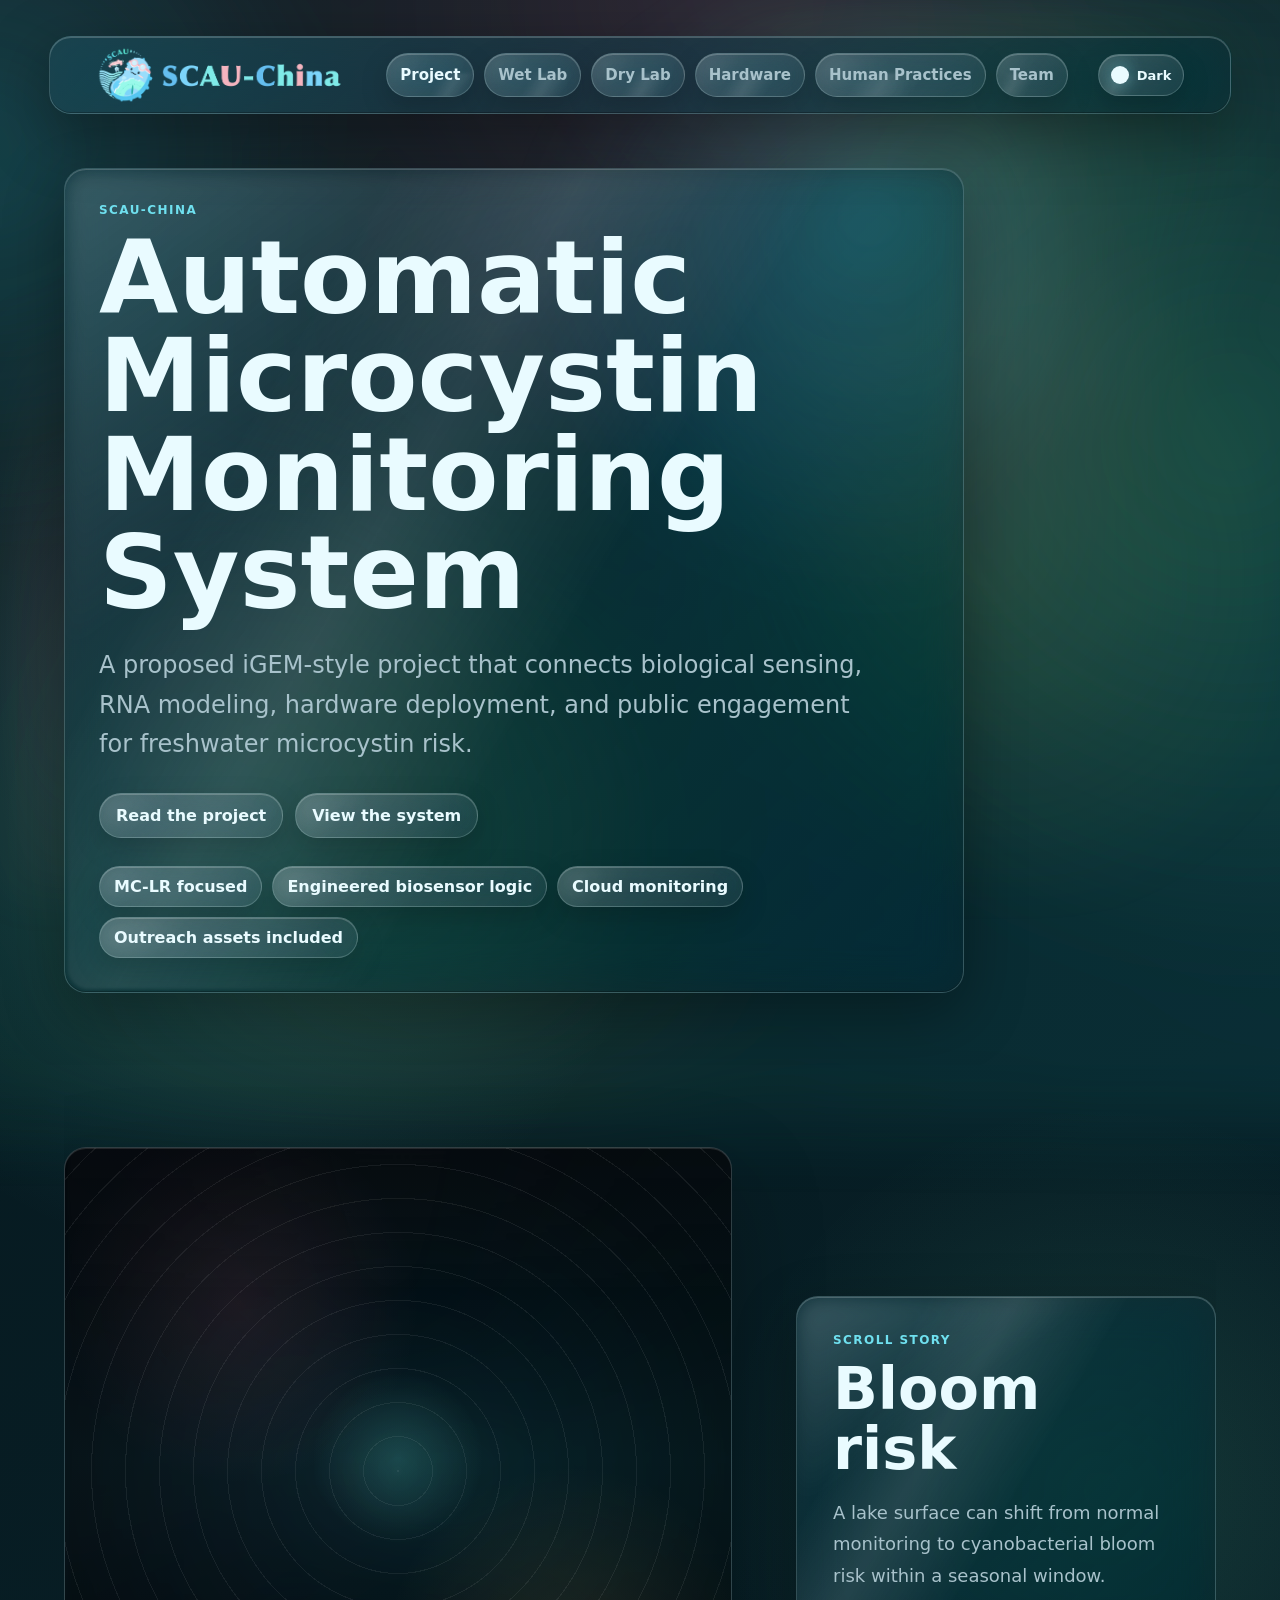
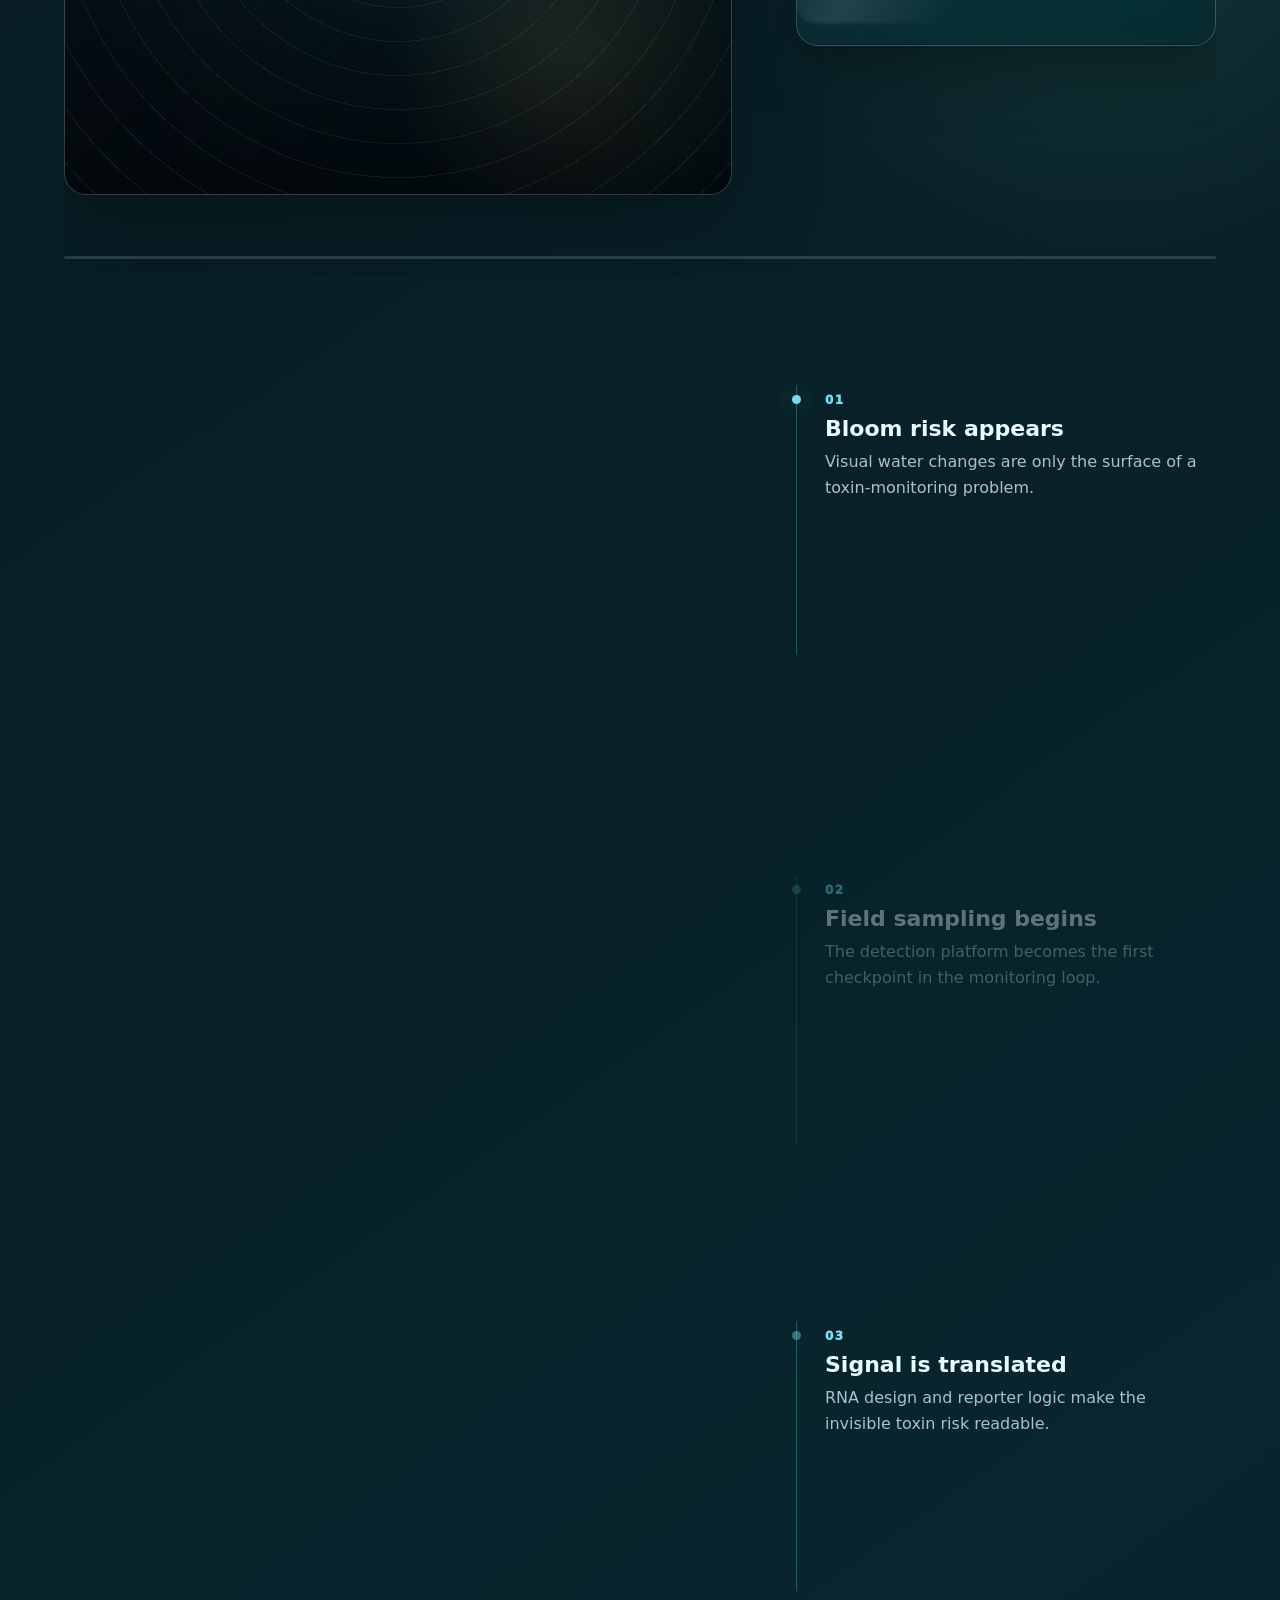
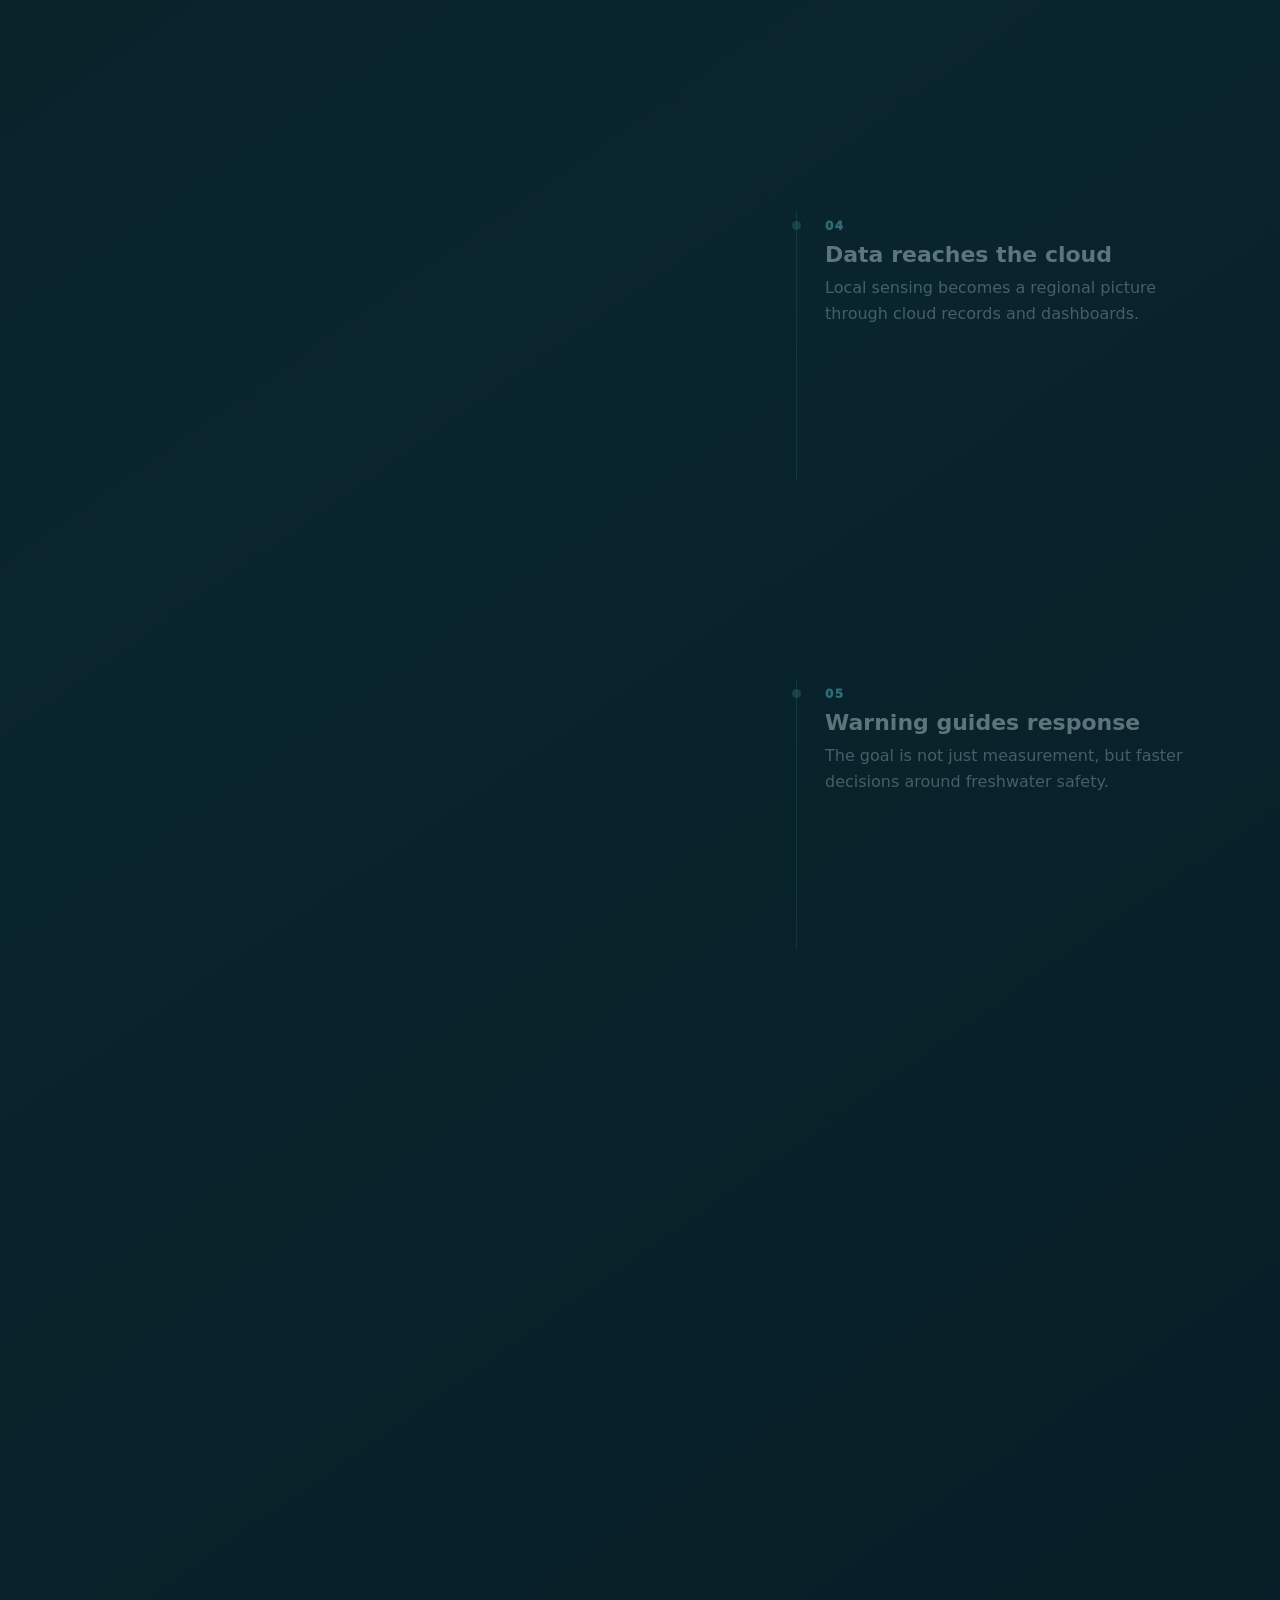
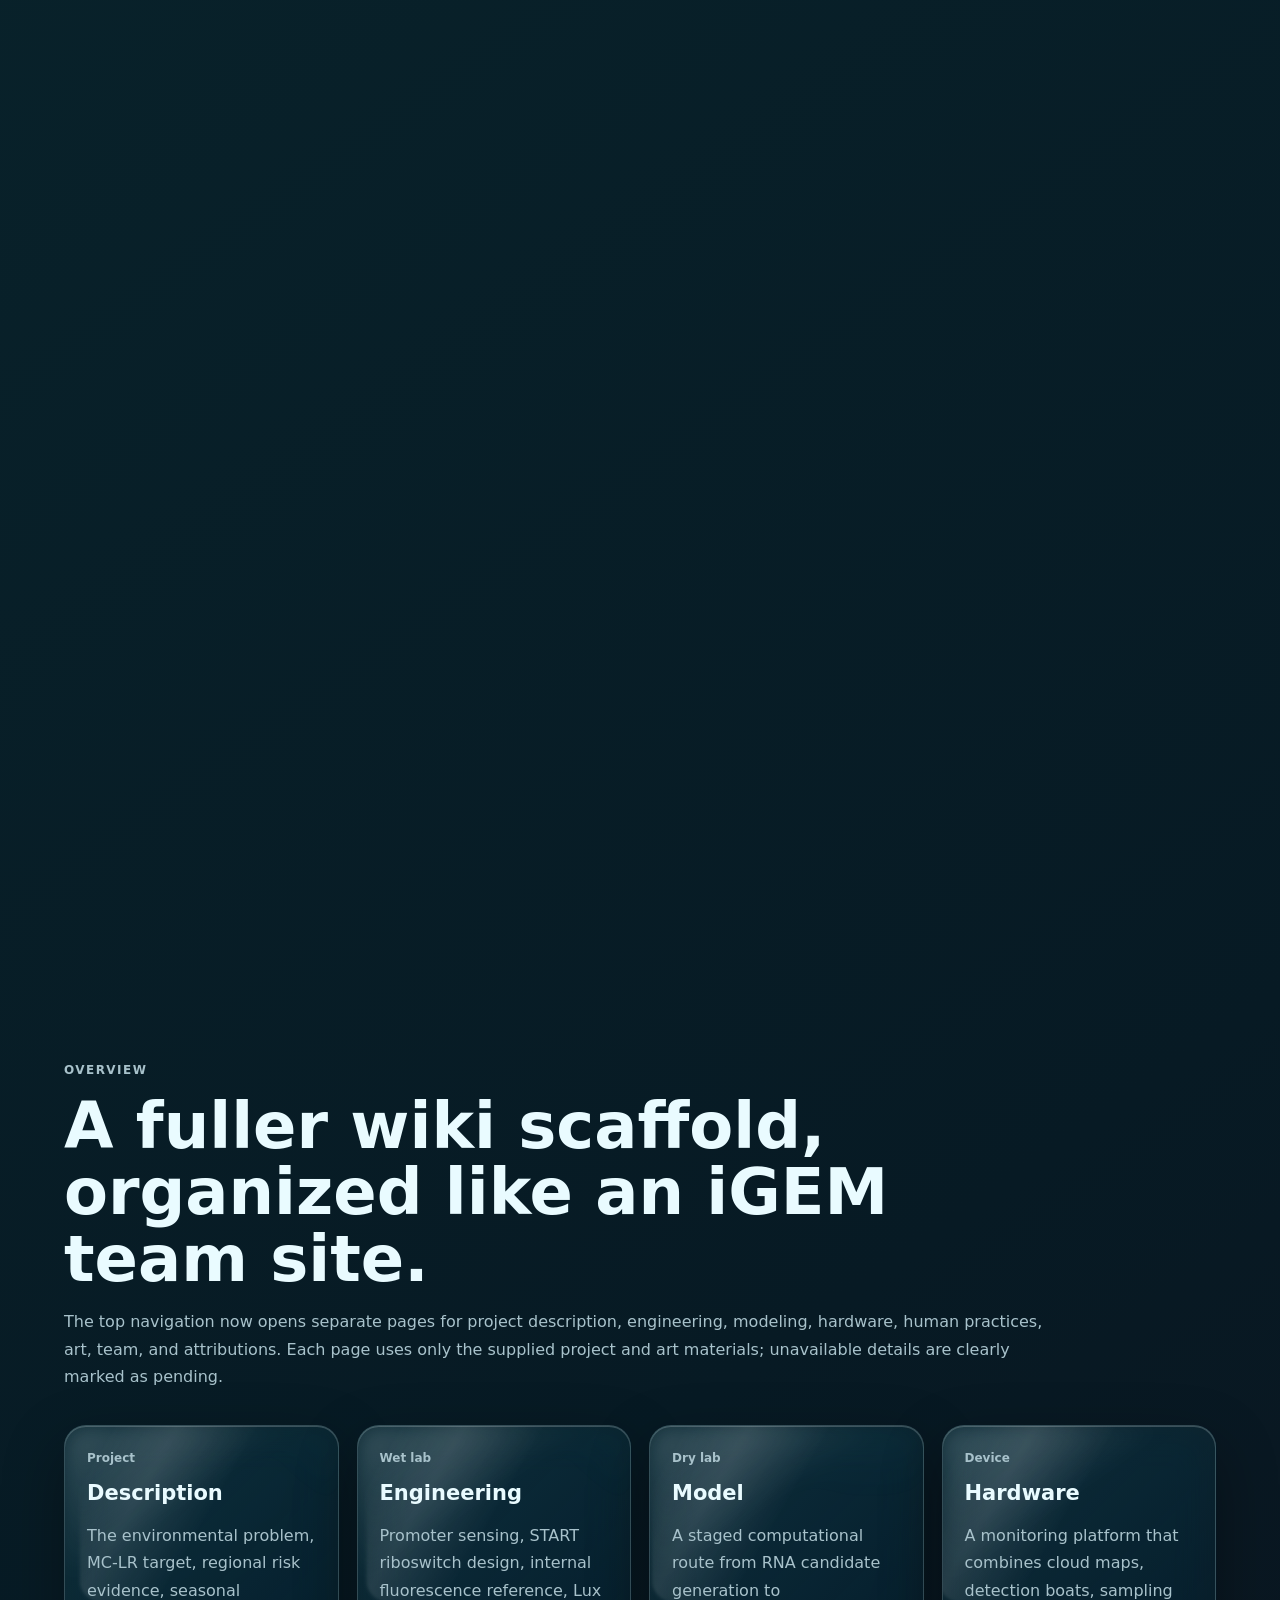
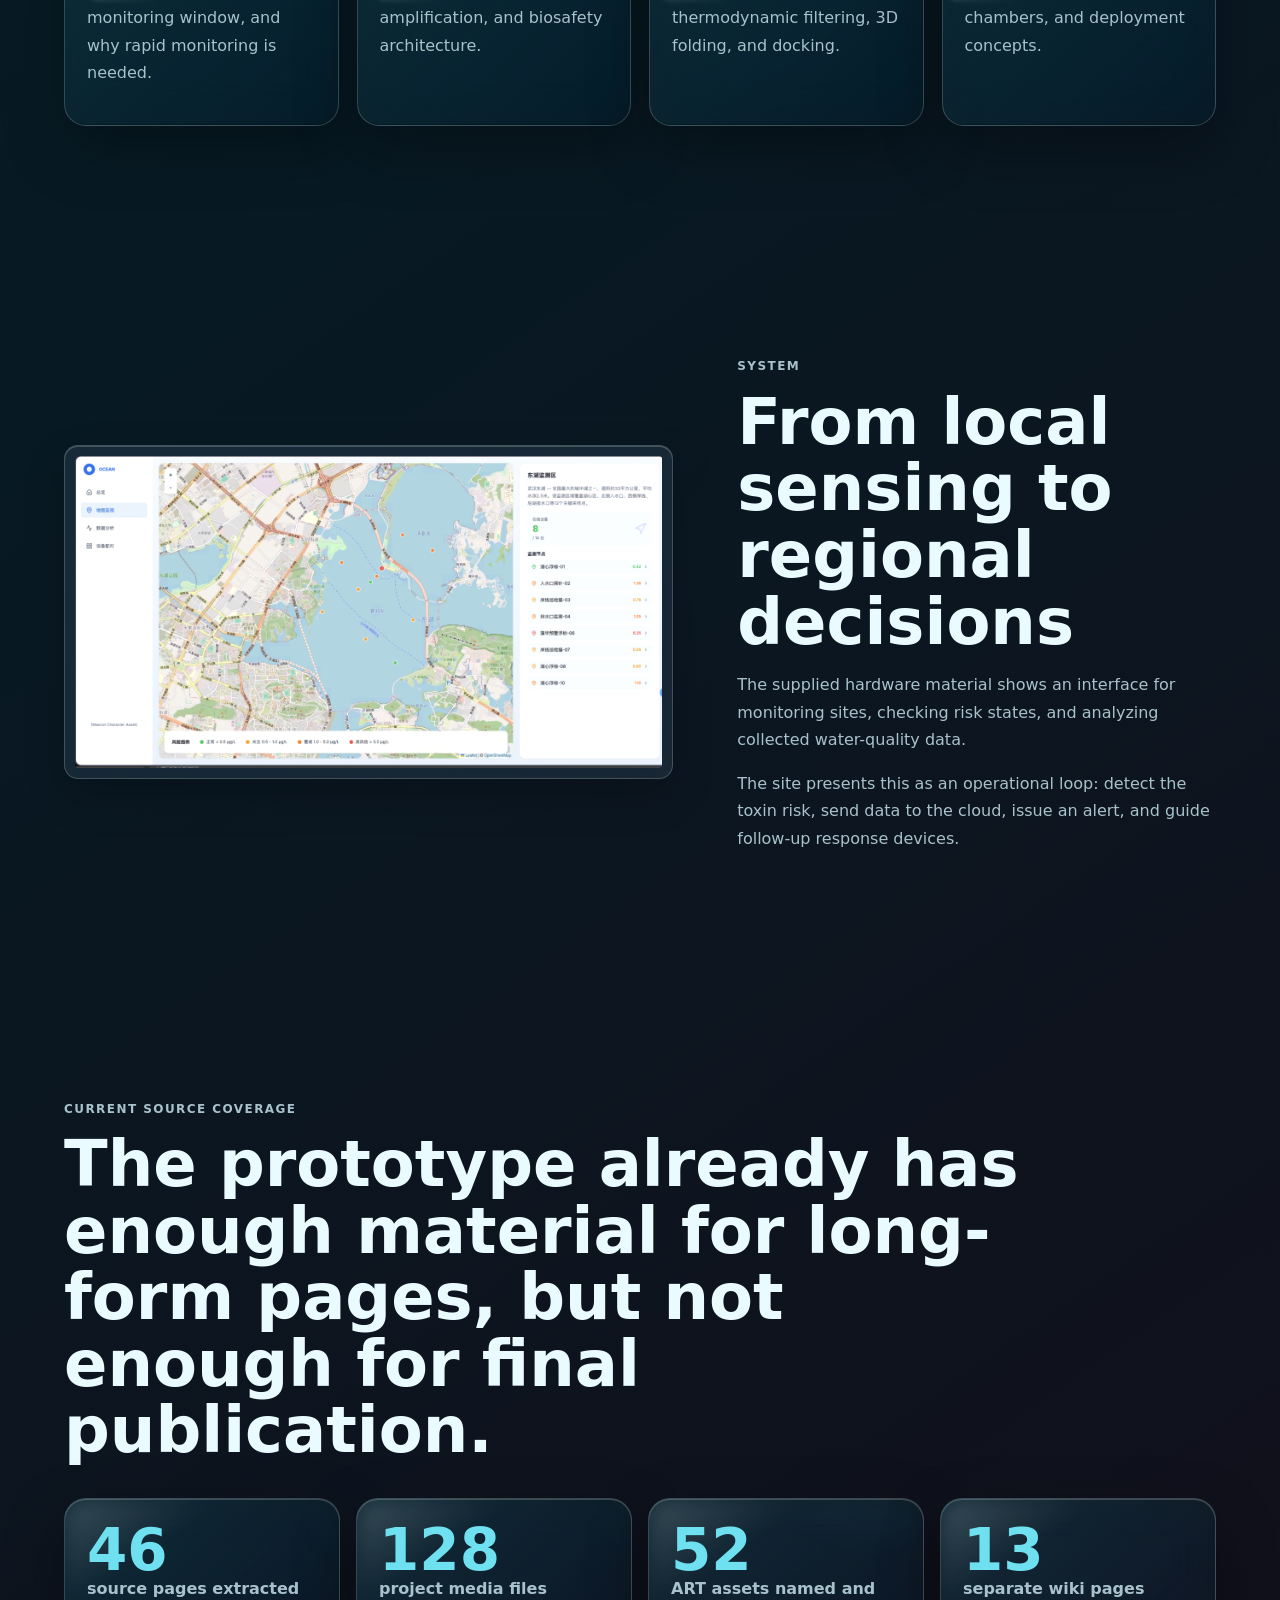
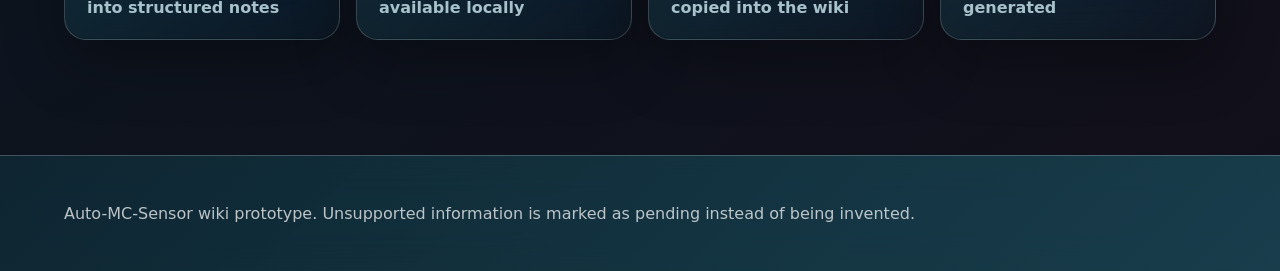
==== commit eb0ad071: "Replace story boxes with PDB molecule reveal" ====
--- a/index.html
+++ b/index.html
@@ -21,31 +21,11 @@
 </header>
 <section class="scroll-story" id="system-story" aria-label="Auto-MC-Sensor scroll story">
   <div class="story-stage">
-    <div class="story-visual" aria-hidden="true">
-      <div class="story-sky"></div>
-      <div class="story-lake story-layer" data-depth="0.18"></div>
-      <div class="story-bloom story-layer" data-depth="0.42"></div>
-      <div class="story-molecule story-molecule-a story-layer" data-depth="0.65"></div>
-      <div class="story-molecule story-molecule-b story-layer" data-depth="0.78"></div>
-      <div class="story-boat story-layer" data-depth="1.05">
-        <div class="boat-hull"></div>
-        <div class="boat-cabin"></div>
-        <div class="boat-sensor"></div>
-      </div>
-      <div class="story-signal story-layer" data-depth="1.22">
-        <span></span><span></span><span></span>
-      </div>
-      <div class="story-cloud story-layer" data-depth="0.92">
-        <div class="cloud-node cloud-node-a"></div>
-        <div class="cloud-node cloud-node-b"></div>
-        <div class="cloud-node cloud-node-c"></div>
-      </div>
-      <div class="story-dashboard story-layer" data-depth="0.7">
-        <div class="dash-map"></div>
-        <div class="dash-list"></div>
-        <div class="dash-pulse"></div>
-      </div>
-      <div class="story-alert story-layer" data-depth="1.35">MC-LR</div>
+    <div class="story-visual molecule-stage" aria-label="Three-dimensional Microcystin-LR structure from PDB 1LCM">
+      <canvas class="molecule-canvas" data-pdb-src="assets/structures/1LCM.pdb"></canvas>
+      <div class="molecule-void" aria-hidden="true"></div>
+      <div class="molecule-orbit molecule-orbit-a" aria-hidden="true"></div>
+      <div class="molecule-orbit molecule-orbit-b" aria-hidden="true"></div>
     </div>
     <div class="story-copy liquid-glass">
       <p class="eyebrow">Scroll story</p>
--- a/styles.css
+++ b/styles.css
@@ -1800,3 +1800,129 @@
   }
 }
 
+/* PDB molecule reveal experiment */
+.molecule-stage{
+  --molecule-reveal:0;
+  --molecule-turn:0;
+  --molecule-depth:0;
+  isolation:isolate;
+  background:
+    radial-gradient(circle at 50% 48%, rgba(103,232,216,.18), transparent 18%),
+    radial-gradient(circle at 26% 24%, rgba(255,138,164,.12), transparent 26%),
+    radial-gradient(circle at 76% 78%, rgba(247,216,117,.13), transparent 26%),
+    linear-gradient(180deg, rgba(2,8,14,.9), rgba(7,30,38,.8) 48%, rgba(4,12,18,.92));
+}
+html[data-theme="light"] .molecule-stage{
+  background:
+    radial-gradient(circle at 50% 48%, rgba(36,174,188,.2), transparent 18%),
+    radial-gradient(circle at 26% 24%, rgba(255,138,164,.13), transparent 26%),
+    radial-gradient(circle at 76% 78%, rgba(247,216,117,.16), transparent 26%),
+    linear-gradient(180deg, rgba(234,255,255,.86), rgba(210,244,246,.72) 48%, rgba(232,249,250,.88));
+}
+.molecule-stage::before{
+  content:"";
+  position:absolute;
+  inset:-18%;
+  z-index:1;
+  background:
+    radial-gradient(circle at 50% 50%, rgba(103,232,216,.24), transparent 18%),
+    conic-gradient(from calc(var(--molecule-turn) * 1turn), transparent, rgba(103,232,216,.18), transparent, rgba(255,138,164,.13), transparent);
+  filter:blur(34px);
+  opacity:calc(.22 + var(--molecule-reveal) * .62);
+  transform:scale(calc(1.18 - var(--molecule-reveal) * .18));
+}
+.molecule-stage::after{
+  content:"";
+  position:absolute;
+  inset:0;
+  z-index:5;
+  pointer-events:none;
+  background:
+    radial-gradient(circle at 50% 50%, transparent 0 38%, rgba(0,0,0,calc(.64 - var(--molecule-reveal) * .54)) 76%),
+    linear-gradient(180deg, rgba(255,255,255,.08), transparent 24%, rgba(0,0,0,.12));
+}
+.molecule-void{
+  position:absolute;
+  inset:0;
+  z-index:2;
+  pointer-events:none;
+  background:
+    repeating-radial-gradient(circle at 50% 50%, rgba(255,255,255,.08) 0 1px, transparent 1px 34px),
+    radial-gradient(circle at 50% 50%, rgba(0,0,0,0), rgba(0,0,0,.42) 72%);
+  opacity:calc(.82 - var(--molecule-reveal) * .45);
+  transform:scale(calc(1 + var(--molecule-depth) * .16));
+}
+.molecule-canvas{
+  position:absolute;
+  inset:0;
+  z-index:3;
+  width:100%;
+  height:100%;
+  opacity:var(--molecule-reveal);
+  filter:
+    drop-shadow(0 0 calc(8px + var(--molecule-reveal) * 22px) rgba(103,232,216,.5))
+    saturate(calc(92% + var(--molecule-reveal) * 45%));
+  transform:
+    translateY(calc((1 - var(--molecule-reveal)) * 32px))
+    scale(calc(.78 + var(--molecule-reveal) * .22));
+}
+.molecule-orbit{
+  position:absolute;
+  z-index:2;
+  left:50%;
+  top:50%;
+  width:min(52vw,520px);
+  aspect-ratio:1;
+  border:1px solid rgba(103,232,216,.2);
+  border-radius:50%;
+  opacity:calc(var(--molecule-reveal) * .72);
+  transform:
+    translate(-50%,-50%)
+    rotate(calc(var(--molecule-turn) * 360deg))
+    rotateX(68deg);
+}
+.molecule-orbit-b{
+  width:min(42vw,420px);
+  border-color:rgba(255,138,164,.22);
+  transform:
+    translate(-50%,-50%)
+    rotate(calc(var(--molecule-turn) * -300deg + 42deg))
+    rotateX(62deg);
+}
+.scroll-story .story-step{
+  position:relative;
+  min-height:30vh;
+  padding:4px 0 4px 28px;
+  border:0;
+  border-left:1px solid rgba(103,232,216,.28);
+  border-radius:0;
+  background:transparent;
+  -webkit-backdrop-filter:none;
+  backdrop-filter:none;
+  box-shadow:none;
+}
+.scroll-story .story-step::before{
+  content:"";
+  position:absolute;
+  left:-5px;
+  top:10px;
+  width:9px;
+  aspect-ratio:1;
+  border-radius:50%;
+  background:var(--accent);
+  box-shadow:0 0 24px rgba(103,232,216,.55);
+  opacity:.42;
+}
+.scroll-story .story-step.is-active::before{
+  opacity:1;
+}
+.scroll-story .story-step h3{
+  font-size:22px;
+}
+@media(max-width:980px){
+  .scroll-story .story-step{
+    min-height:0;
+    padding:4px 0 18px 24px;
+  }
+}
+
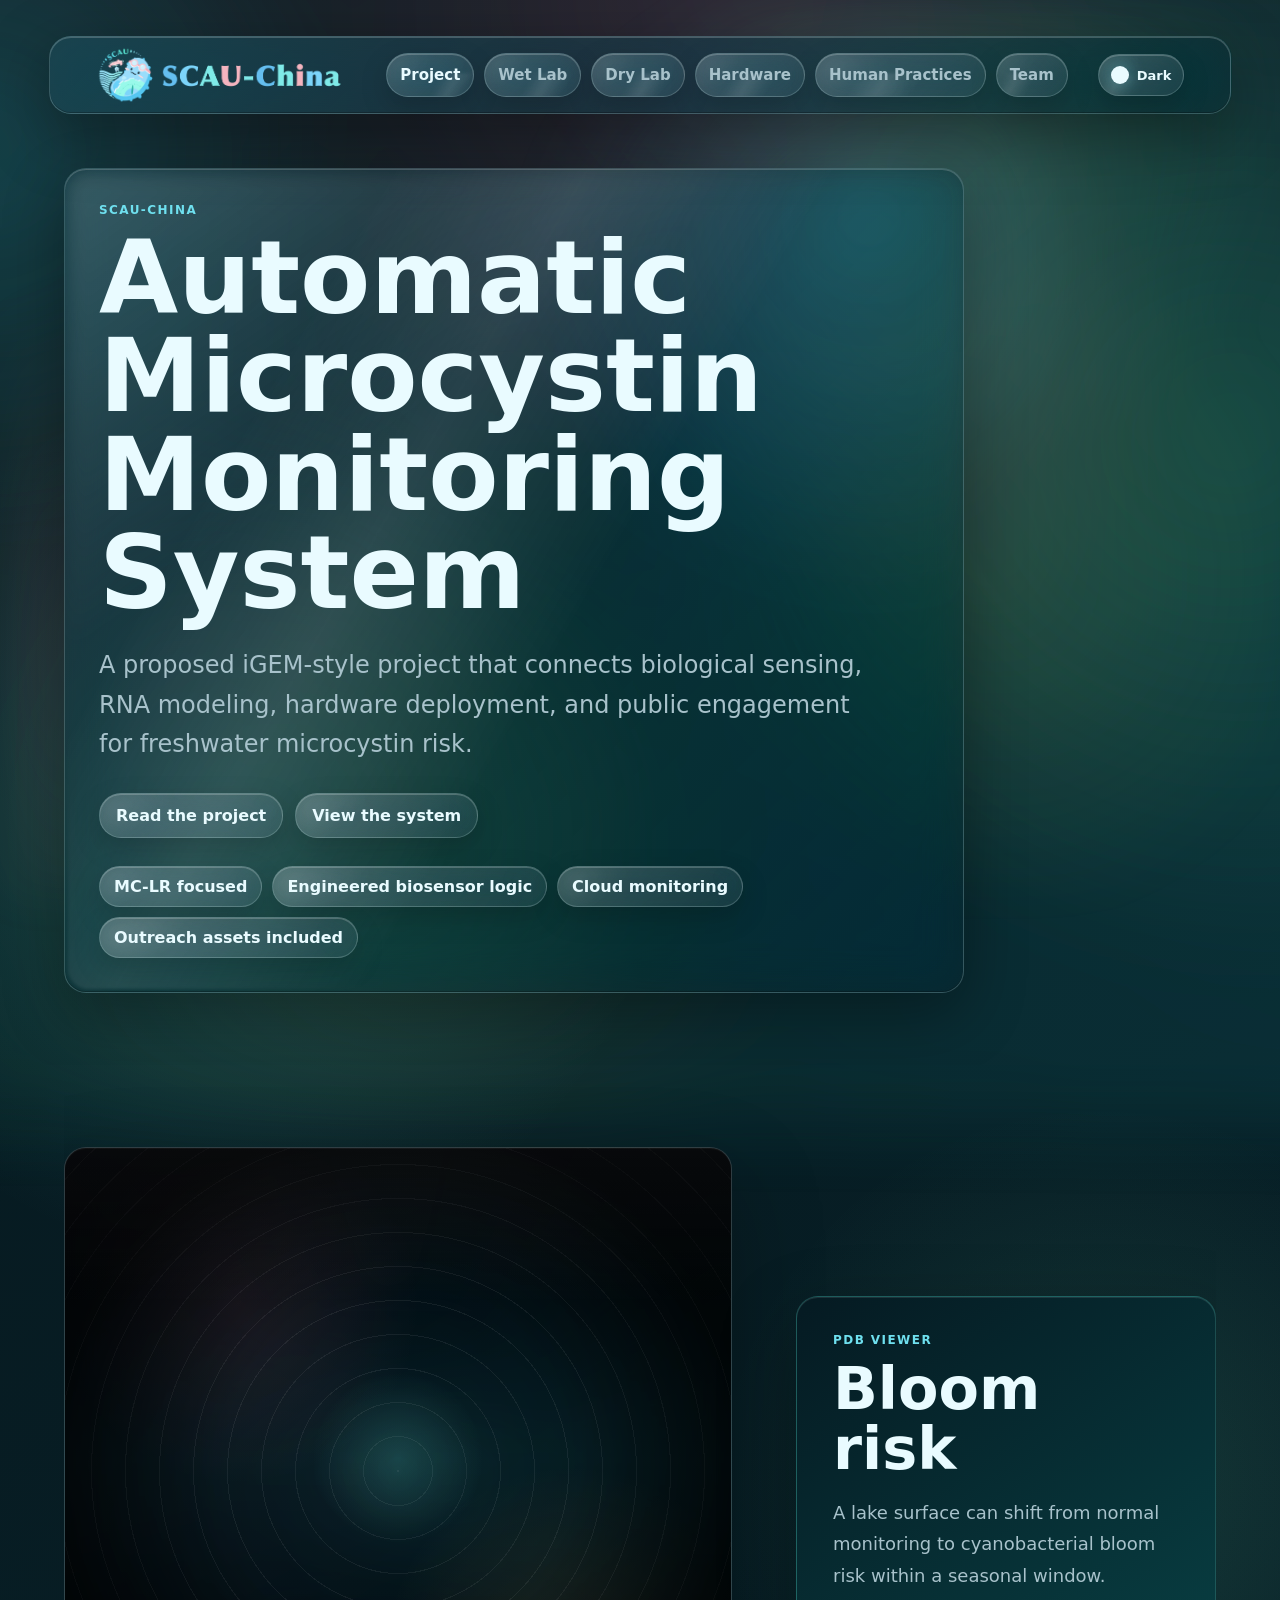
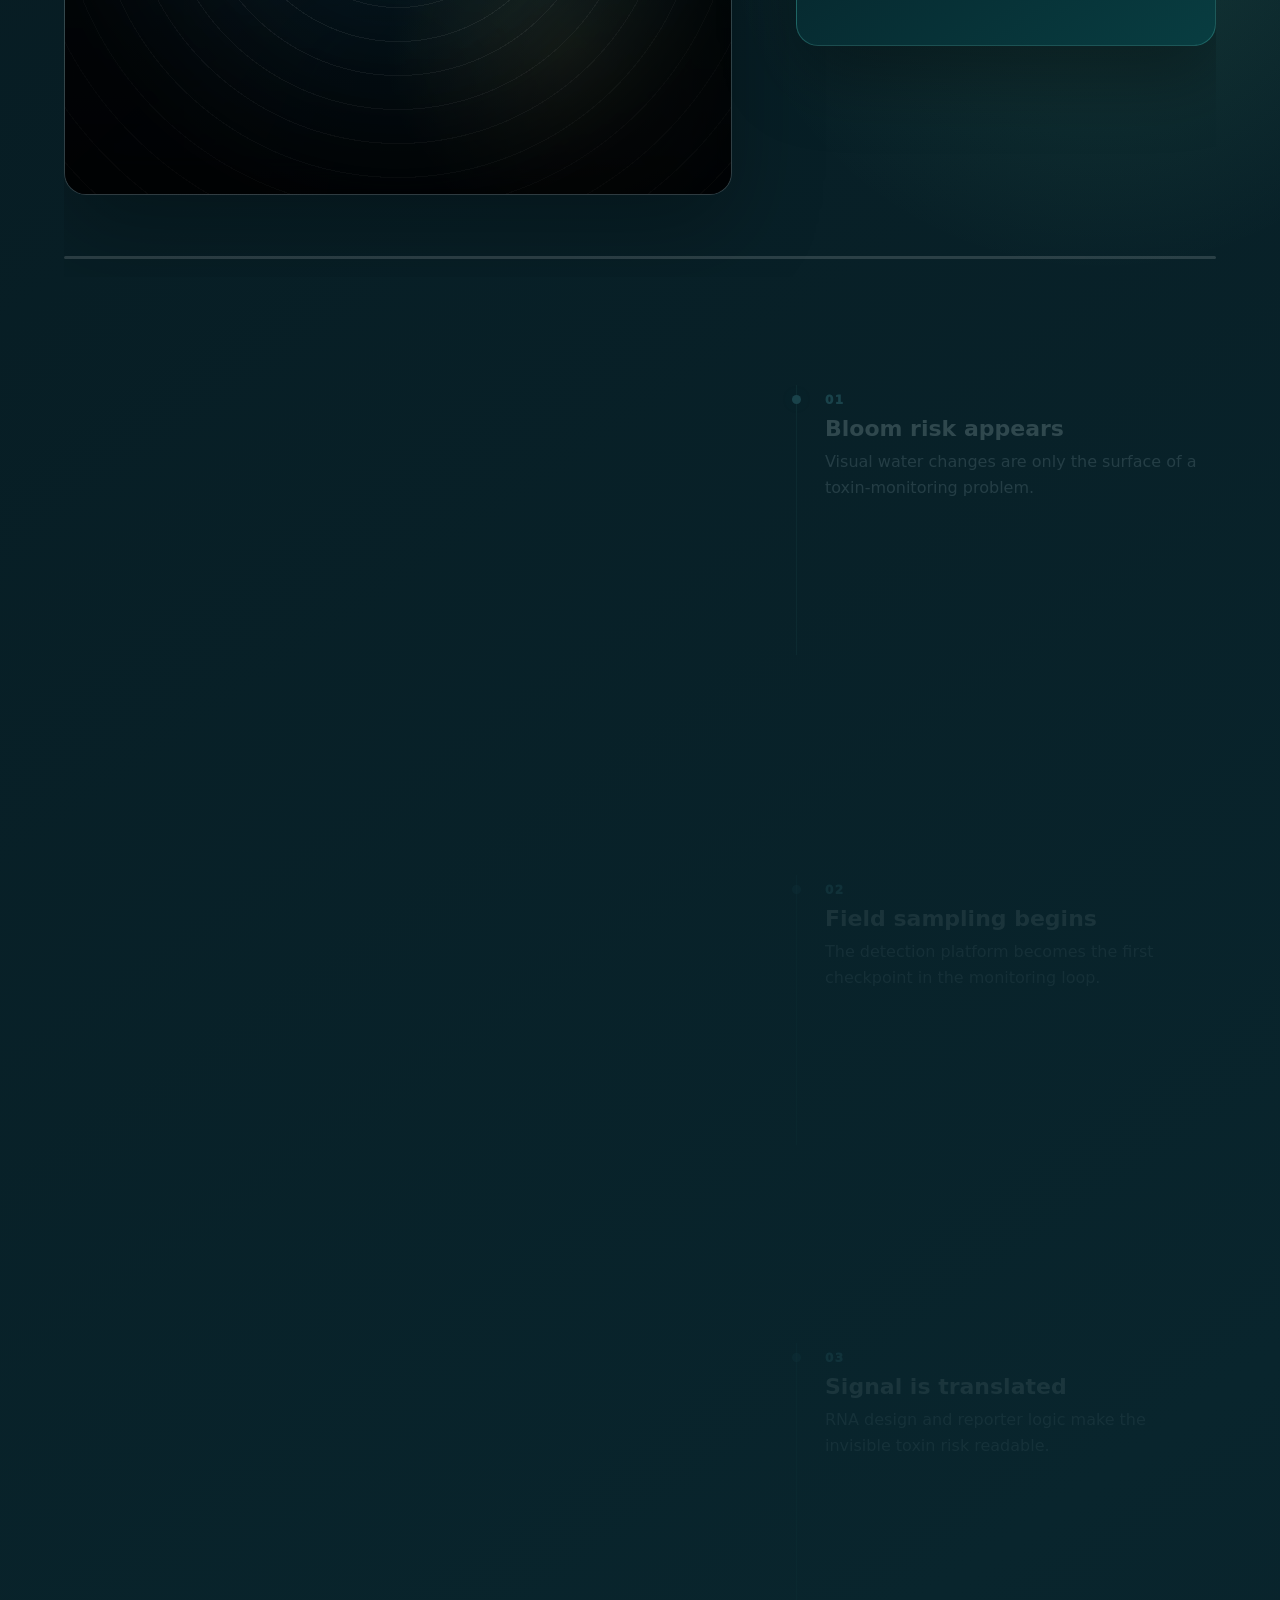
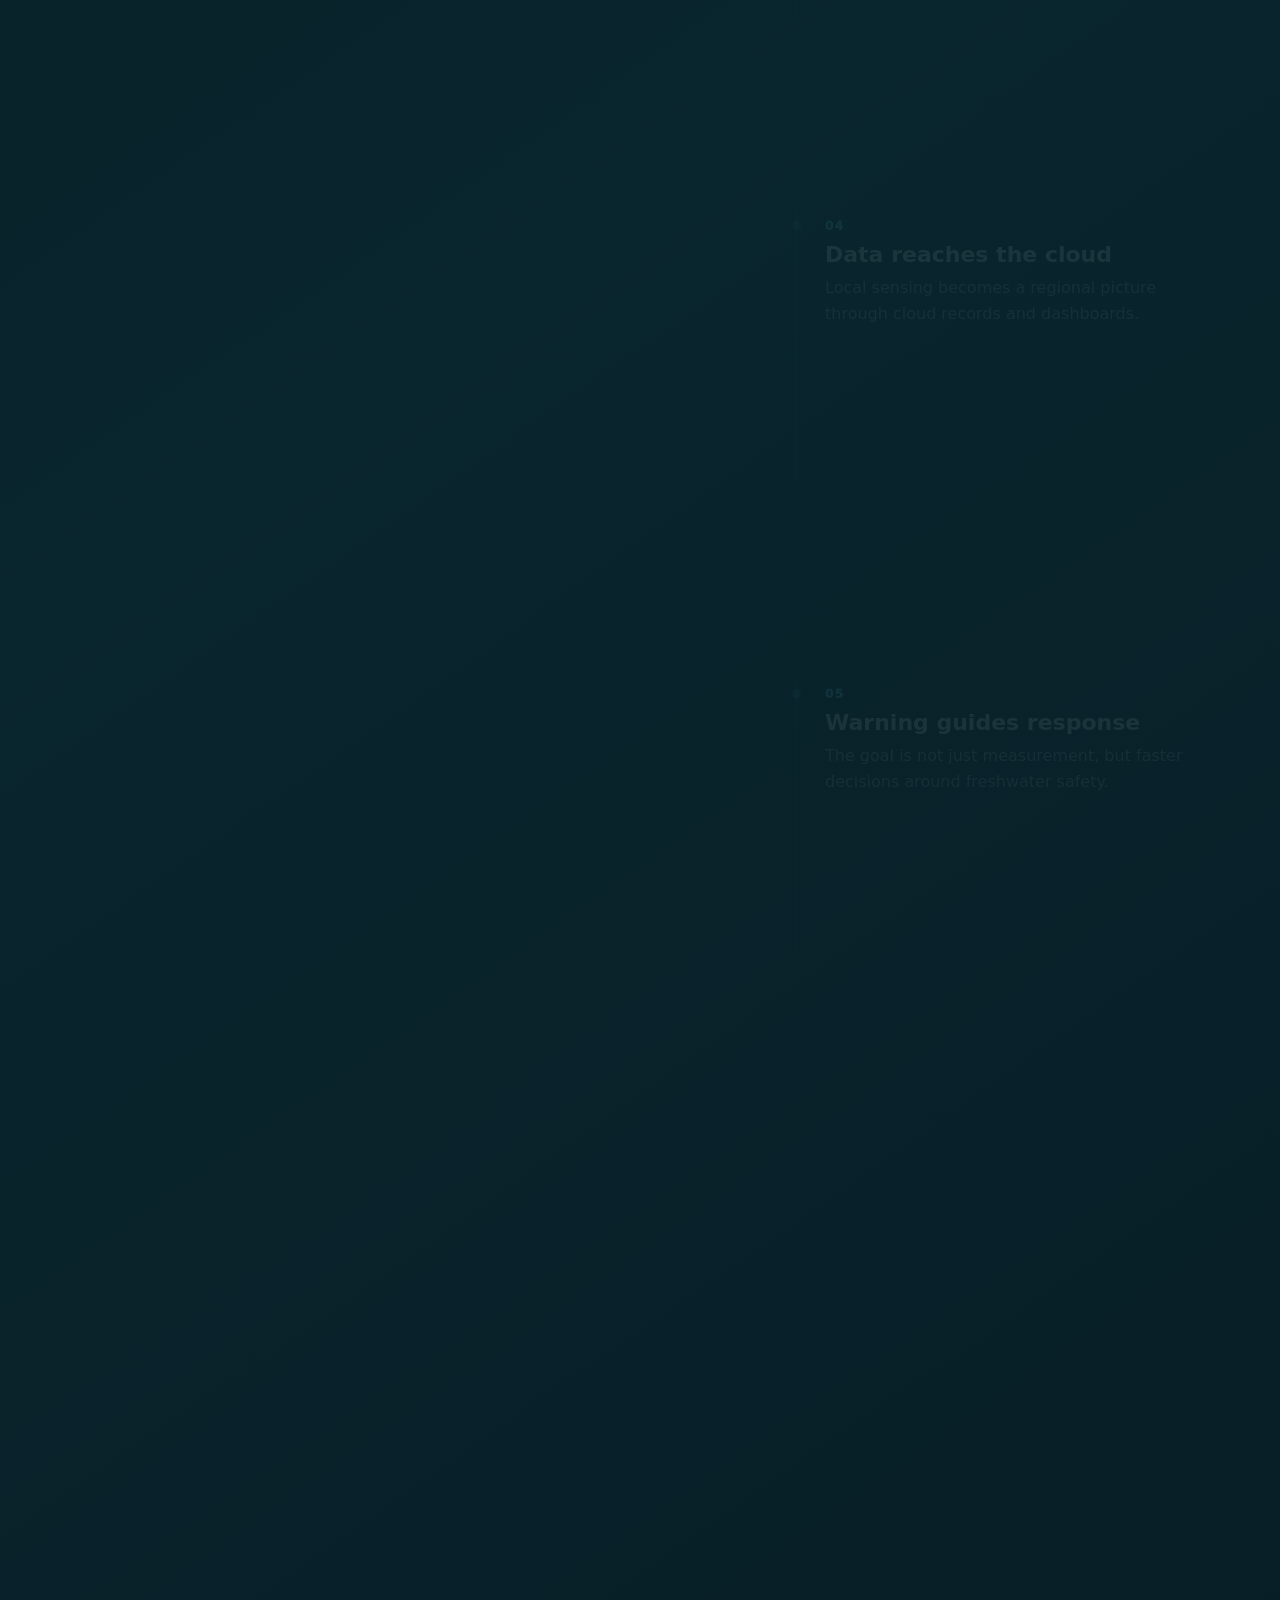
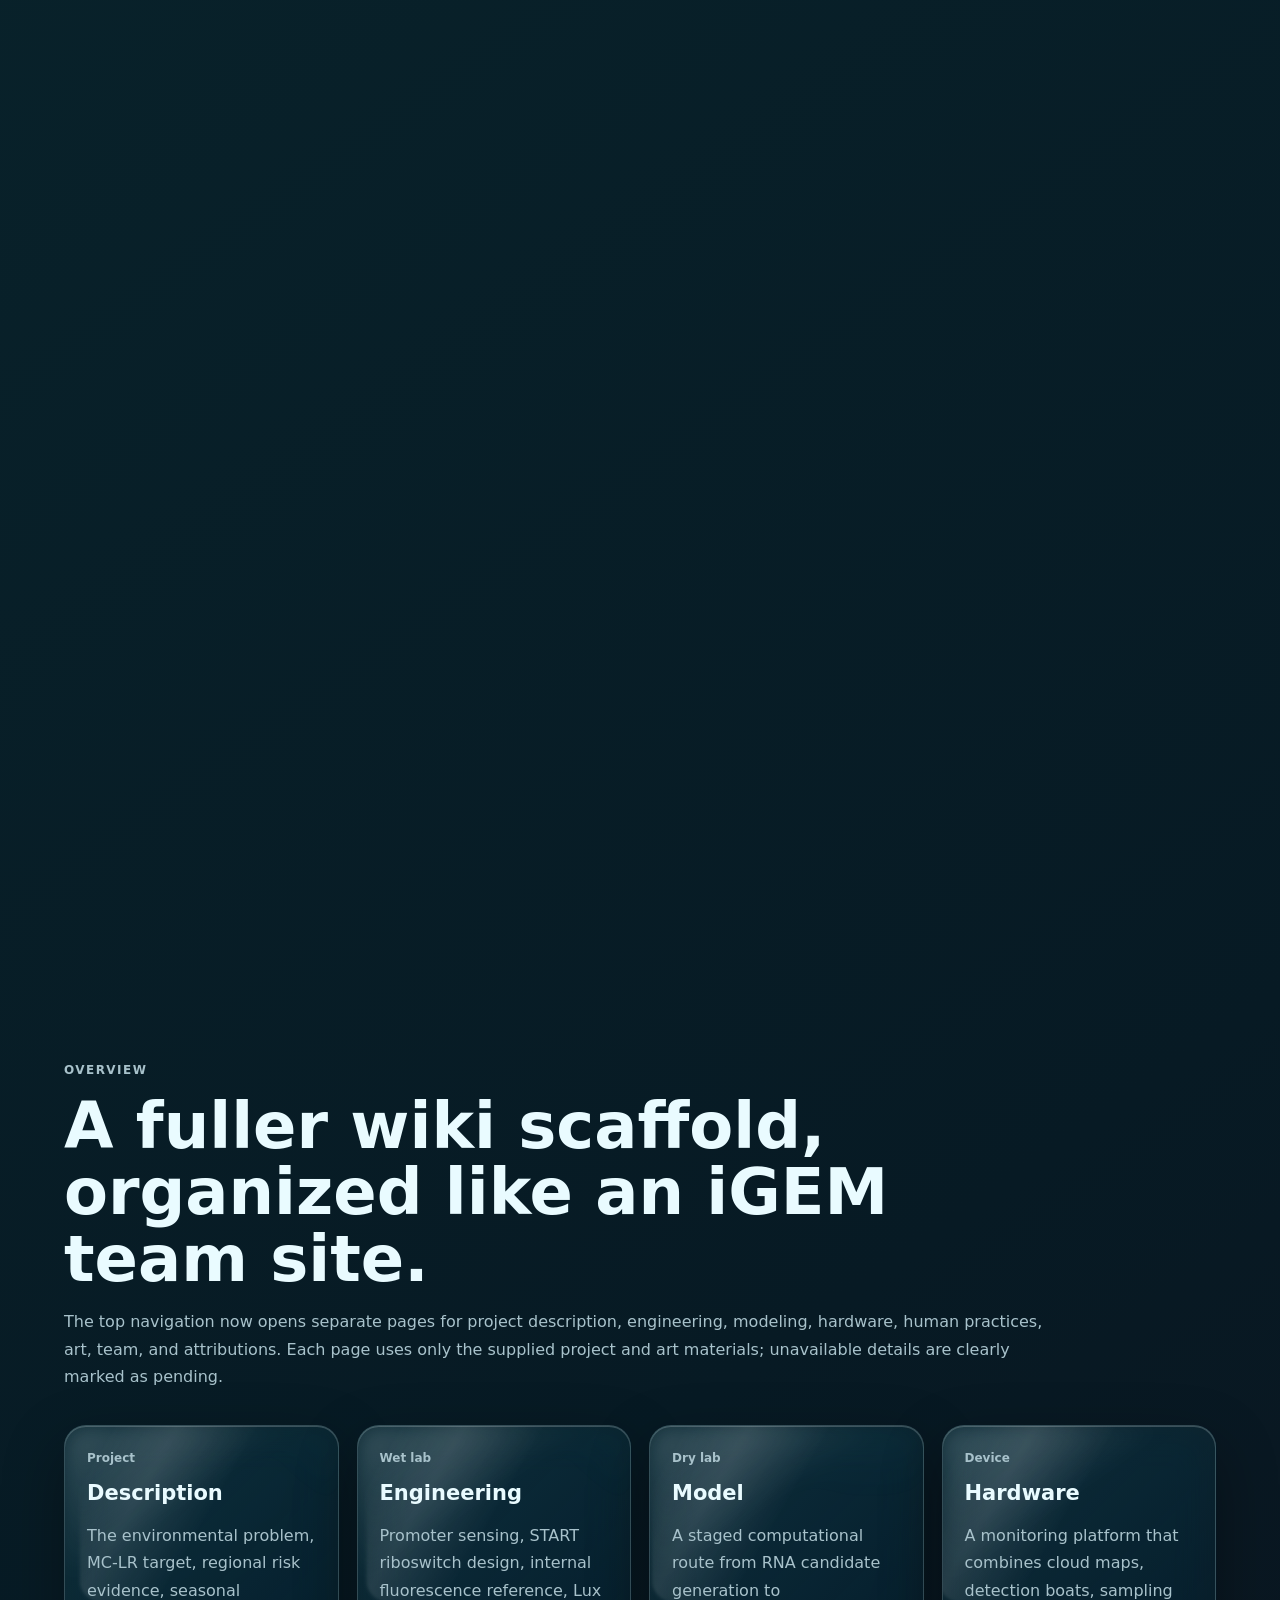
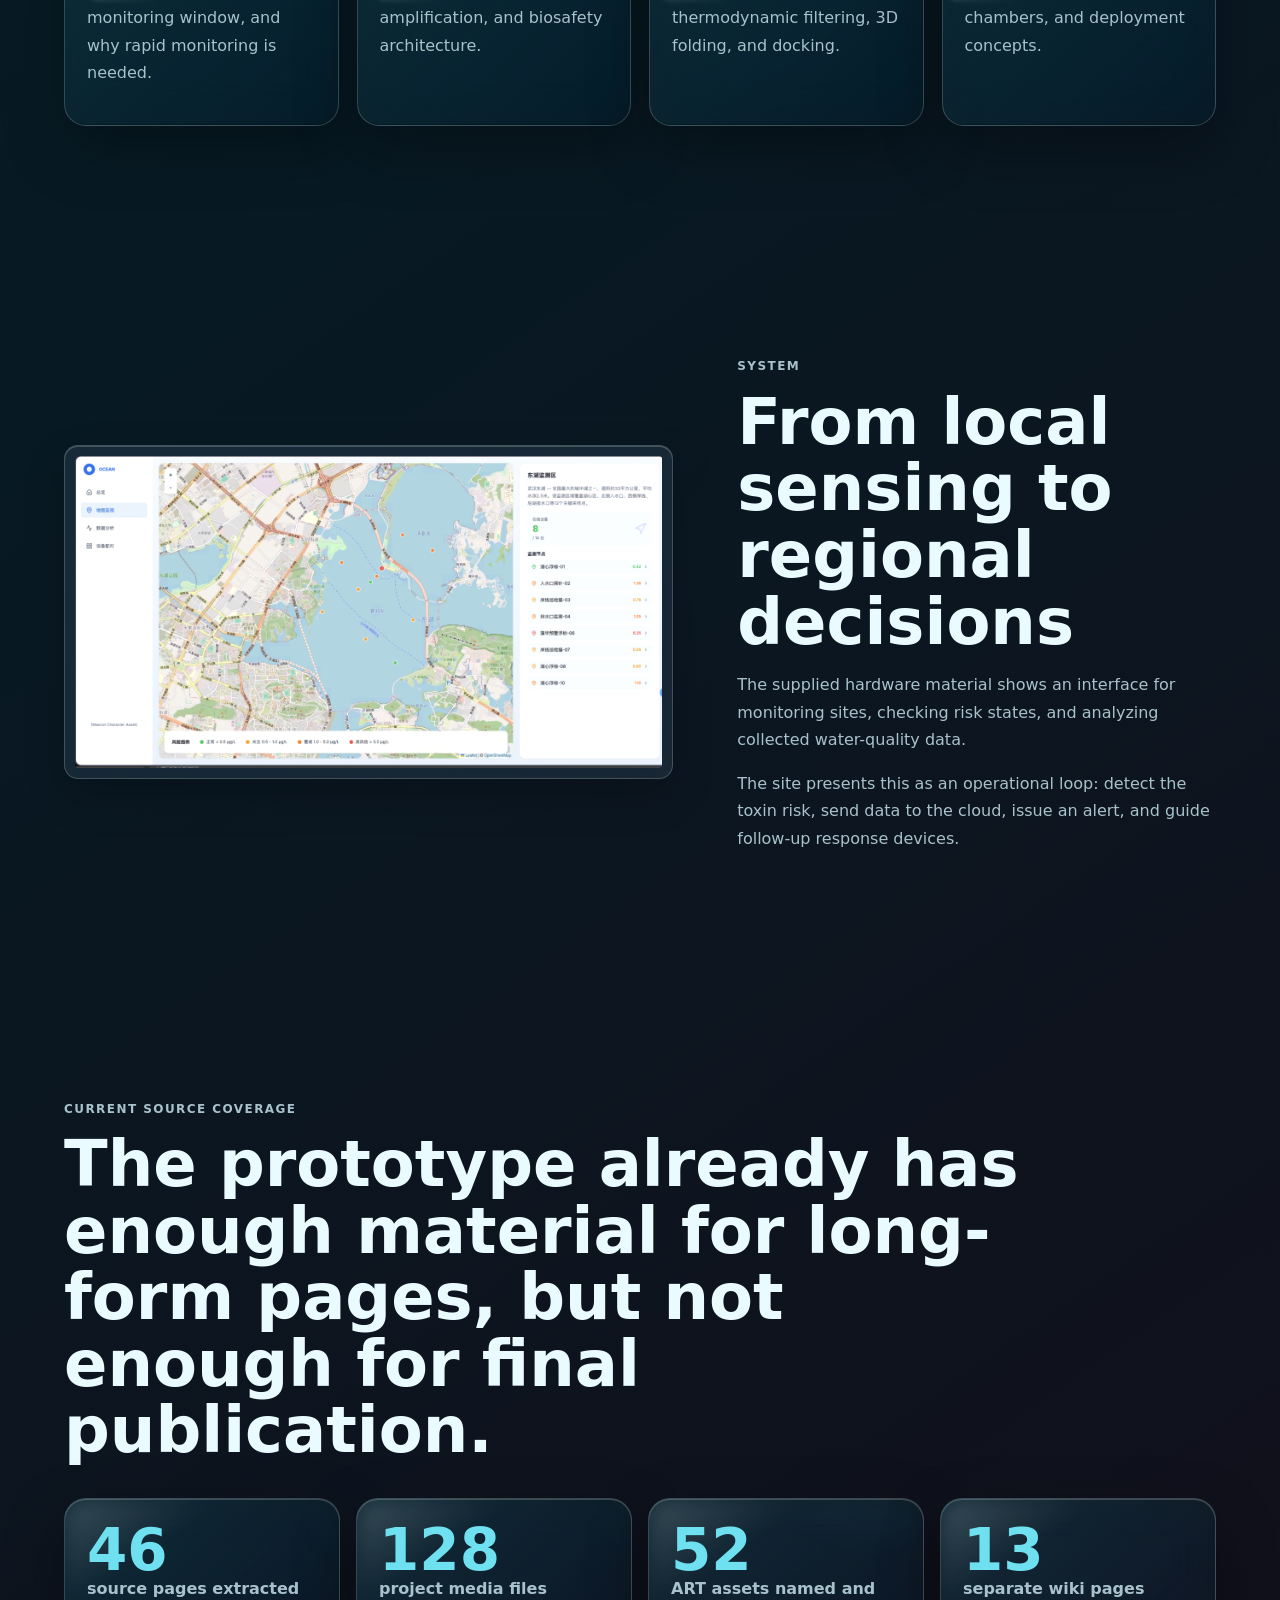
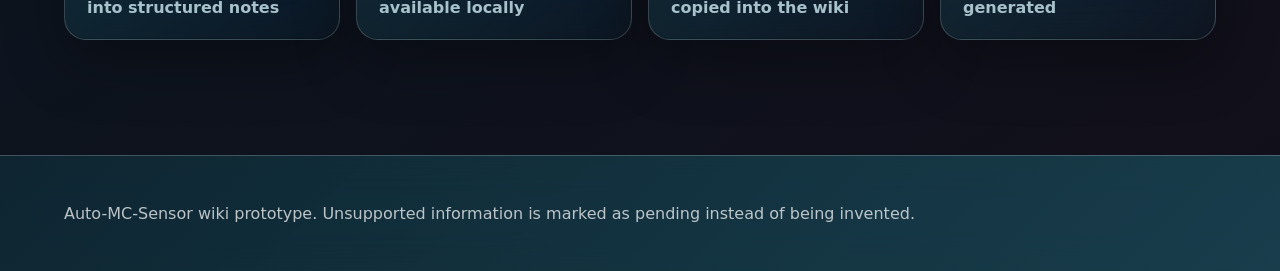
==== commit 1a3790a8: "Fix PDB viewer visibility and focus" ====
--- a/index.html
+++ b/index.html
@@ -27,10 +27,10 @@
       <div class="molecule-orbit molecule-orbit-a" aria-hidden="true"></div>
       <div class="molecule-orbit molecule-orbit-b" aria-hidden="true"></div>
     </div>
-    <div class="story-copy liquid-glass">
-      <p class="eyebrow">Scroll story</p>
-      <h2>From bloom signal to field decision</h2>
-      <p class="story-live">Cyanobacterial blooms are detected, translated into a biological signal, sent to the cloud, and turned into an early warning loop.</p>
+    <div class="story-copy molecule-copy">
+      <p class="eyebrow">PDB viewer</p>
+      <h2>Microcystin-LR appears from the void</h2>
+      <p class="story-live">The 1LCM structure is loaded from a local PDB file, rendered as a ball-and-stick molecular viewer, and rotated through one full turn as the page scrolls.</p>
     </div>
     <div class="story-progress" aria-hidden="true"><span></span></div>
   </div>
--- a/styles.css
+++ b/styles.css
@@ -1446,6 +1446,7 @@
 }
 .story-stage{
   position:sticky;
+  z-index:4;
   top:88px;
   min-height:calc(100vh - 88px);
   display:grid;
@@ -1682,9 +1683,19 @@
 }
 .story-copy{
   position:relative;
-  z-index:2;
+  z-index:6;
   padding:clamp(24px,3vw,36px);
   align-self:center;
+}
+.molecule-copy{
+  border-radius:var(--liquid-radius);
+  background:linear-gradient(145deg, #051a22, #083d41);
+  border:1px solid rgba(103,232,216,.24);
+  box-shadow:0 28px 72px rgba(0,0,0,.34), inset 0 1px 0 rgba(255,255,255,.1);
+}
+html[data-theme="light"] .molecule-copy{
+  background:linear-gradient(145deg, #f0ffff, #dcf7f8);
+  box-shadow:0 24px 62px rgba(39,119,138,.16), inset 0 1px 0 rgba(255,255,255,.72);
 }
 .story-copy h2{
   margin:0;
@@ -1714,7 +1725,7 @@
 }
 .story-steps{
   position:relative;
-  z-index:3;
+  z-index:1;
   display:grid;
   gap:22vh;
   padding:12vh 0 18vh;
@@ -1802,9 +1813,6 @@
 
 /* PDB molecule reveal experiment */
 .molecule-stage{
-  --molecule-reveal:0;
-  --molecule-turn:0;
-  --molecule-depth:0;
   isolation:isolate;
   background:
     radial-gradient(circle at 50% 48%, rgba(103,232,216,.18), transparent 18%),
@@ -1858,6 +1866,7 @@
   z-index:3;
   width:100%;
   height:100%;
+  cursor:grab;
   opacity:var(--molecule-reveal);
   filter:
     drop-shadow(0 0 calc(8px + var(--molecule-reveal) * 22px) rgba(103,232,216,.5))
@@ -1865,6 +1874,9 @@
   transform:
     translateY(calc((1 - var(--molecule-reveal)) * 32px))
     scale(calc(.78 + var(--molecule-reveal) * .22));
+}
+.molecule-canvas.is-dragging{
+  cursor:grabbing;
 }
 .molecule-orbit{
   position:absolute;
@@ -1900,6 +1912,7 @@
   -webkit-backdrop-filter:none;
   backdrop-filter:none;
   box-shadow:none;
+  opacity:.08;
 }
 .scroll-story .story-step::before{
   content:"";
@@ -1916,6 +1929,9 @@
 .scroll-story .story-step.is-active::before{
   opacity:1;
 }
+.scroll-story .story-step.is-active{
+  opacity:.18;
+}
 .scroll-story .story-step h3{
   font-size:22px;
 }
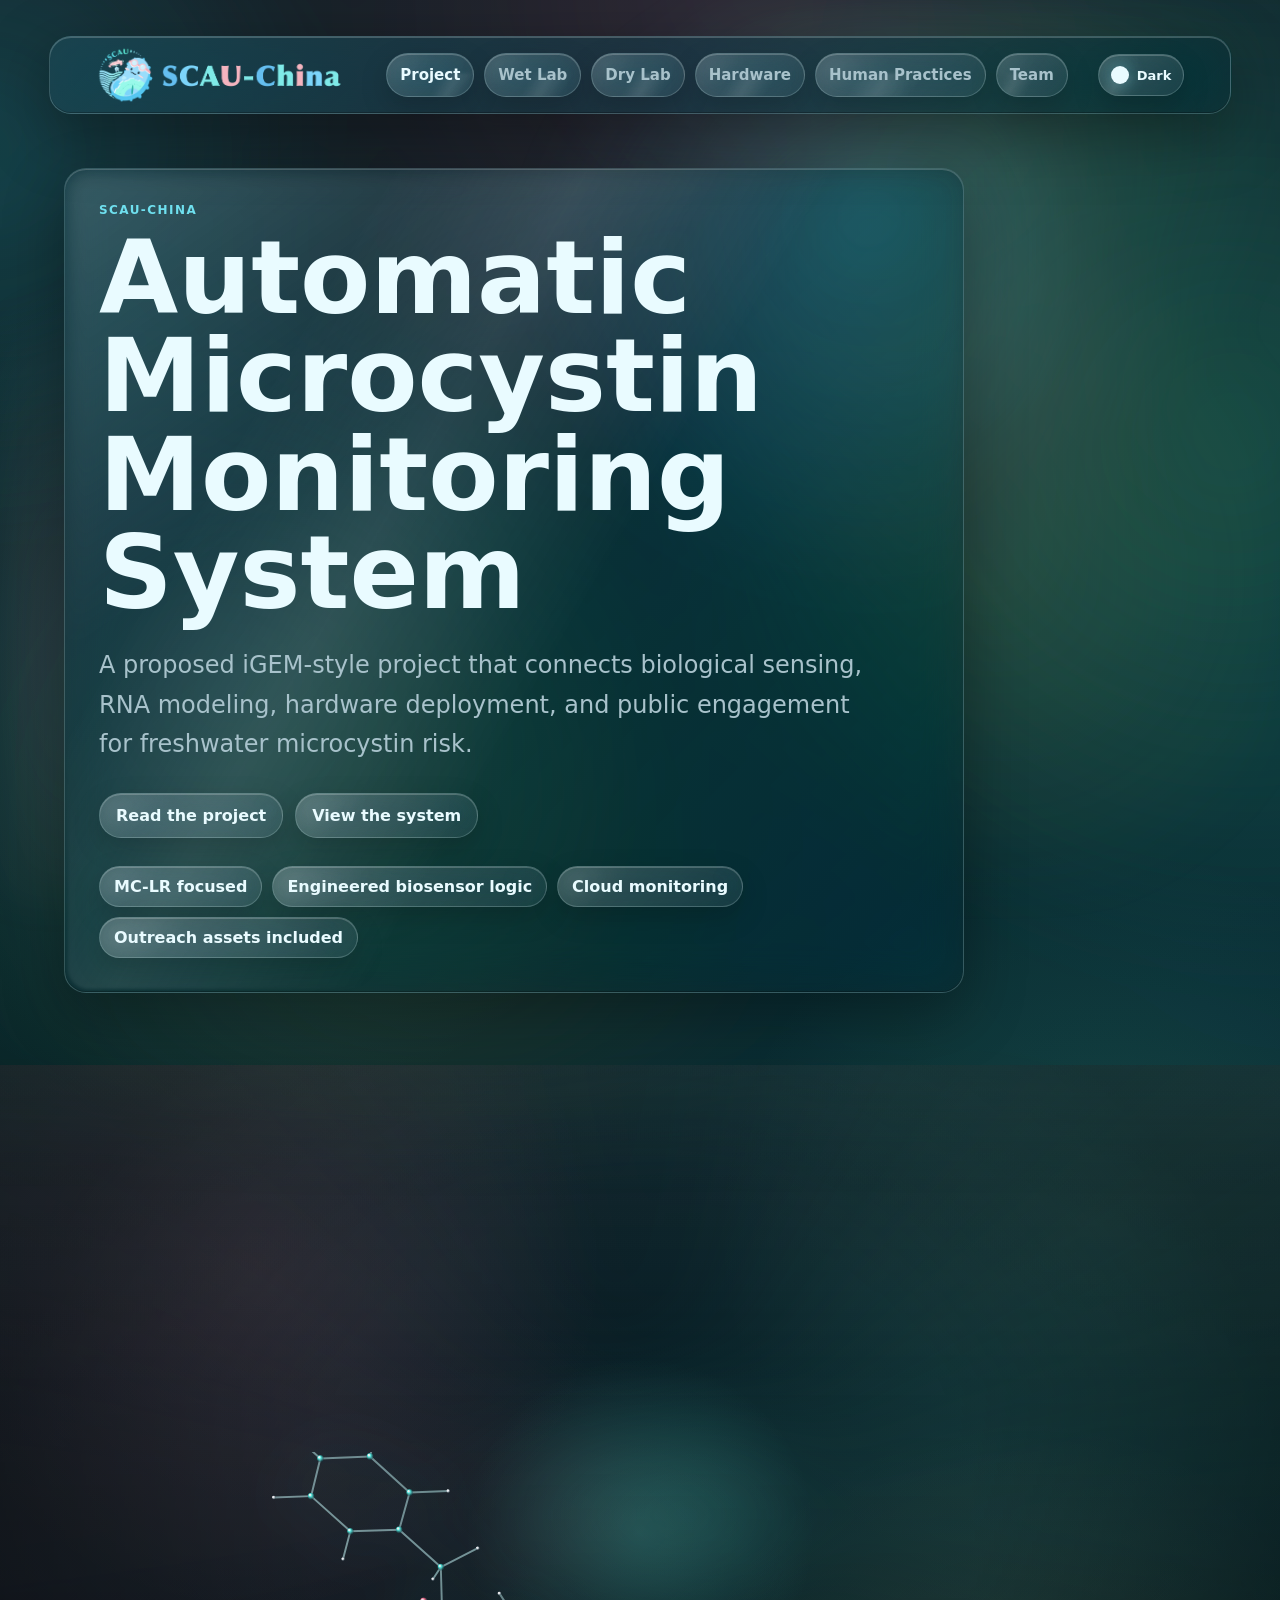
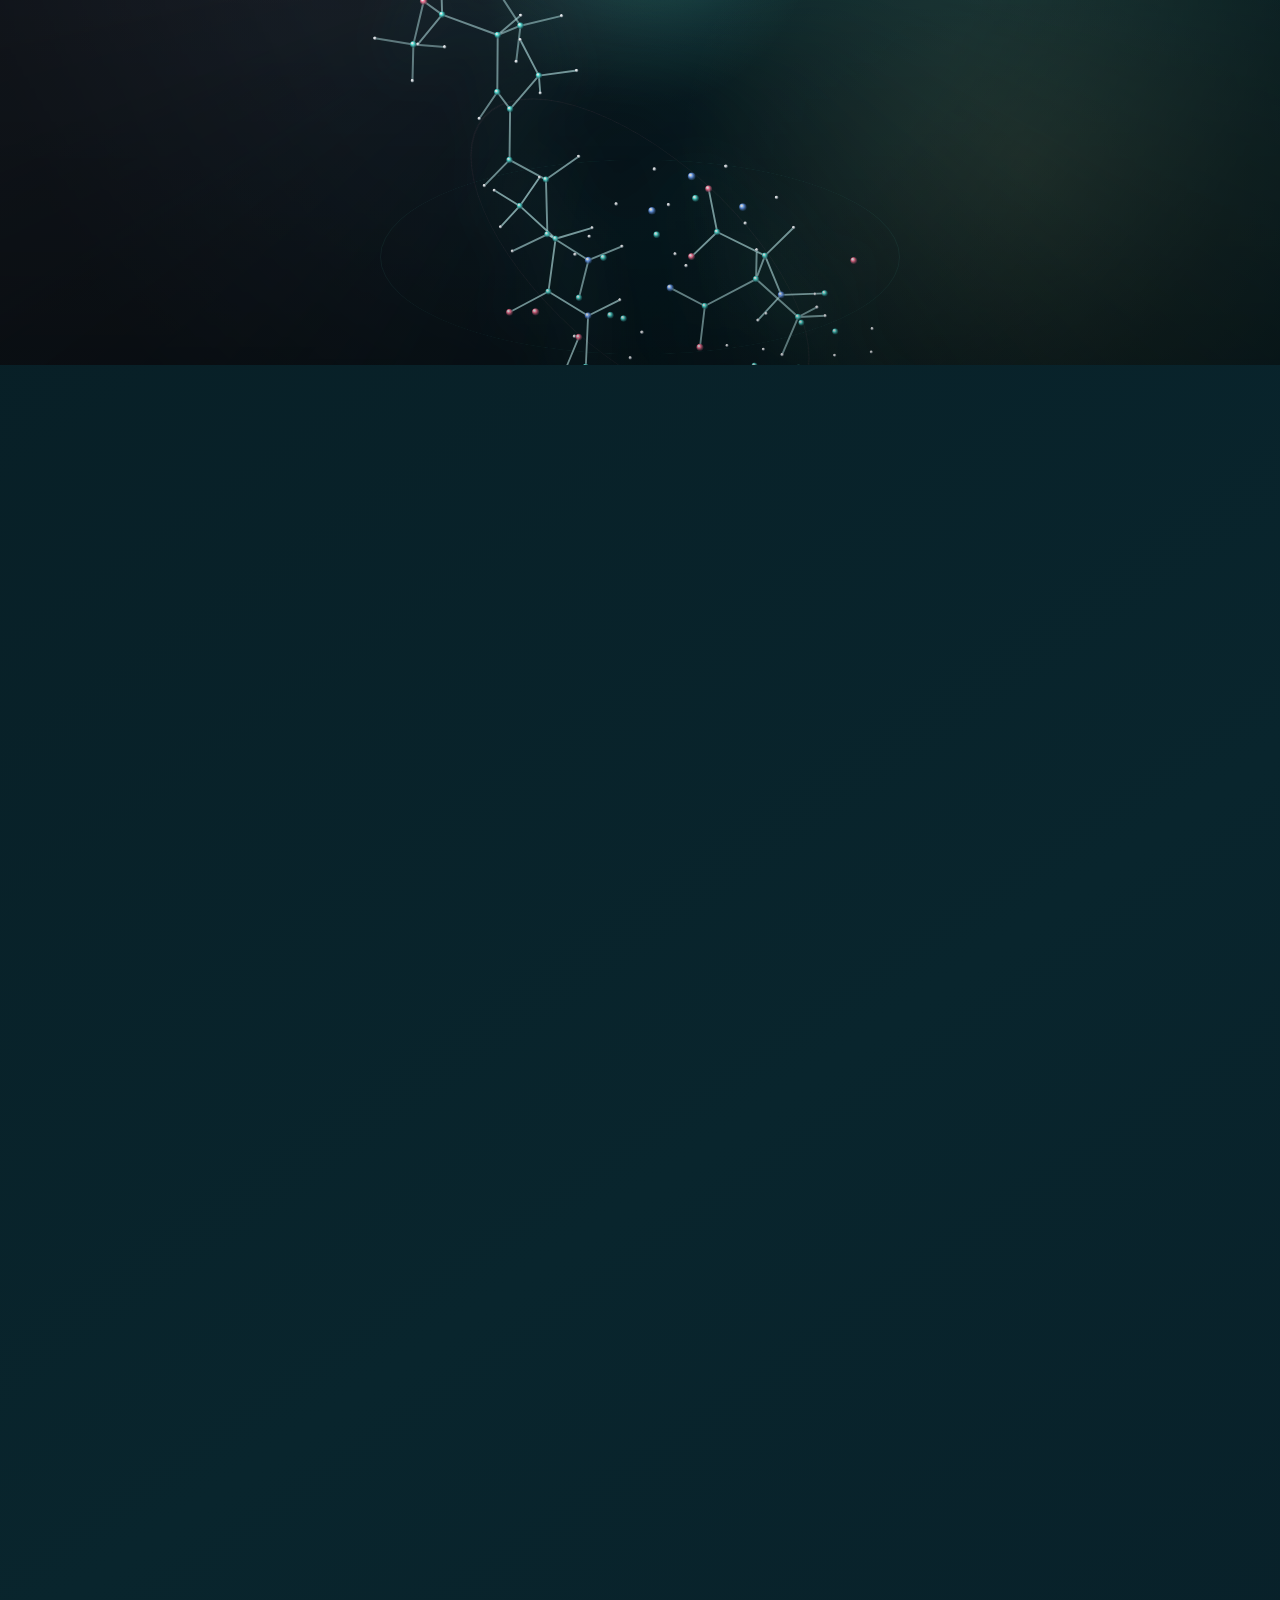
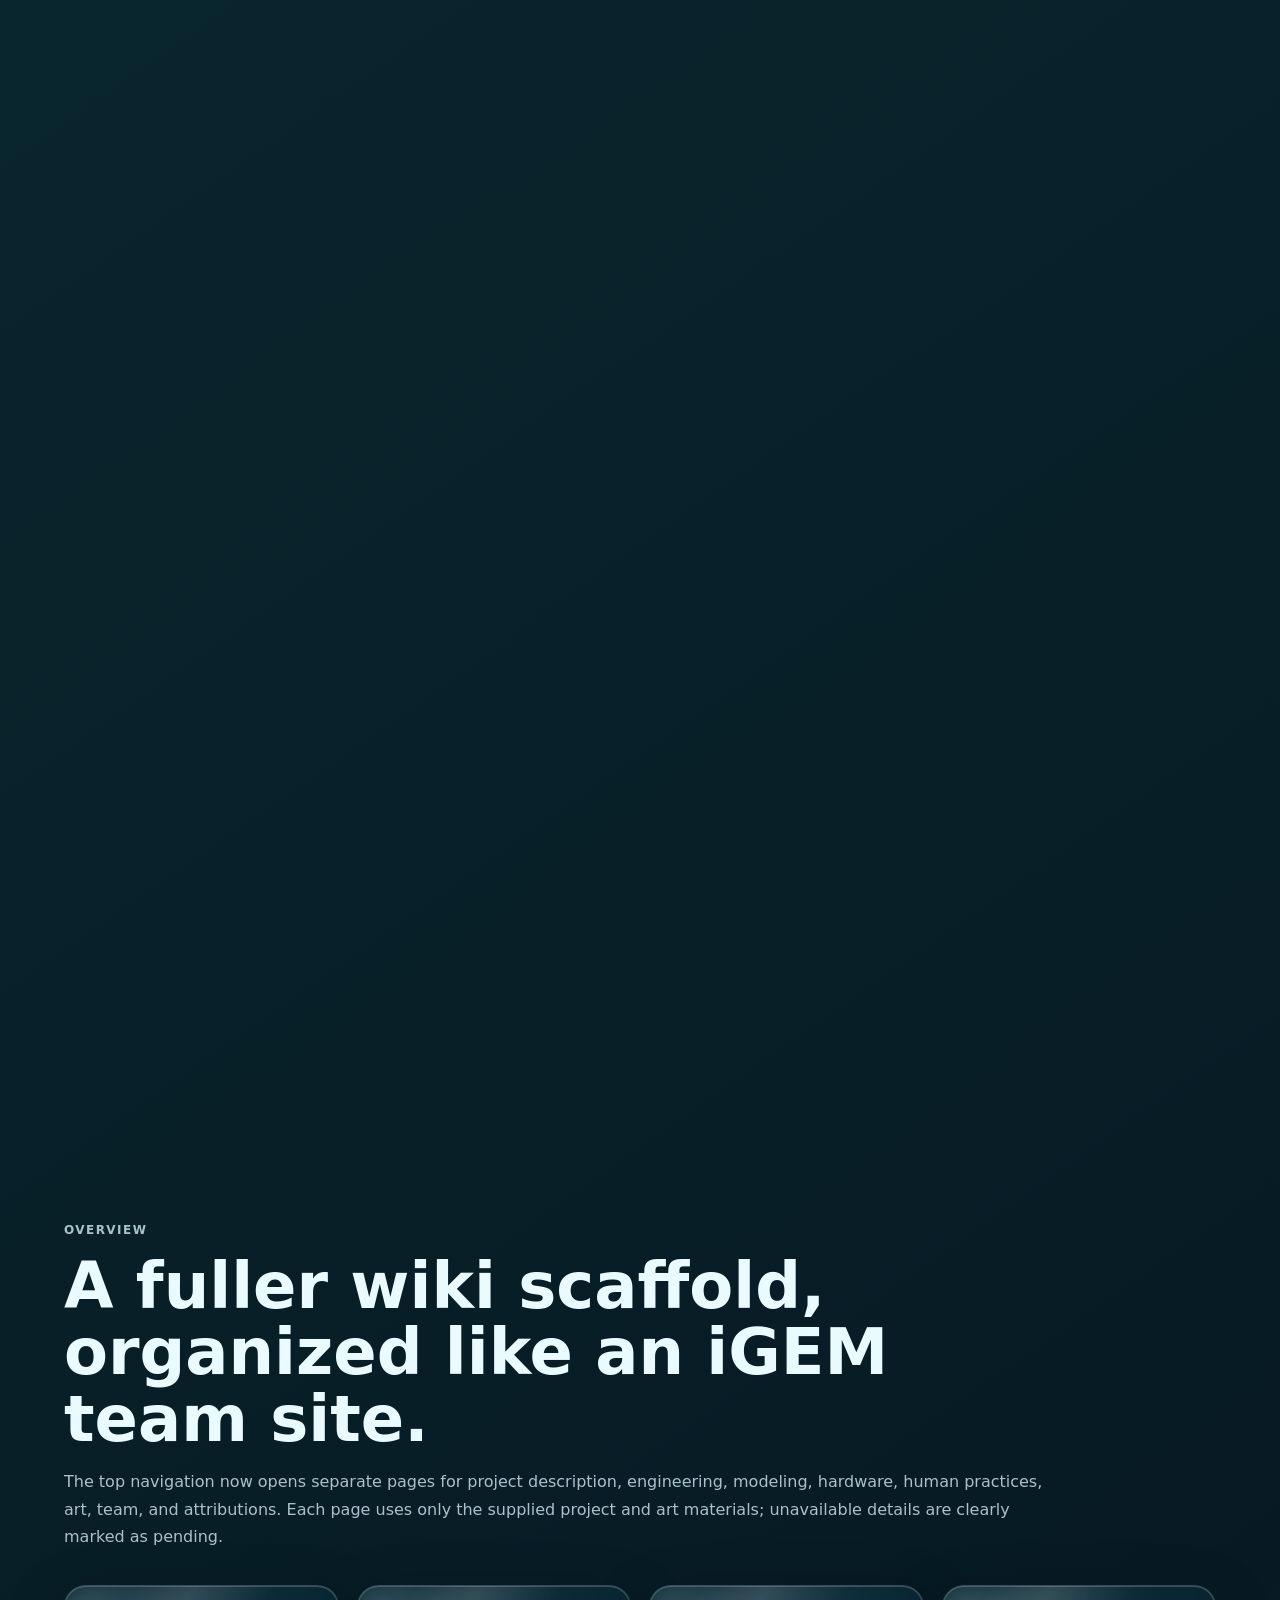
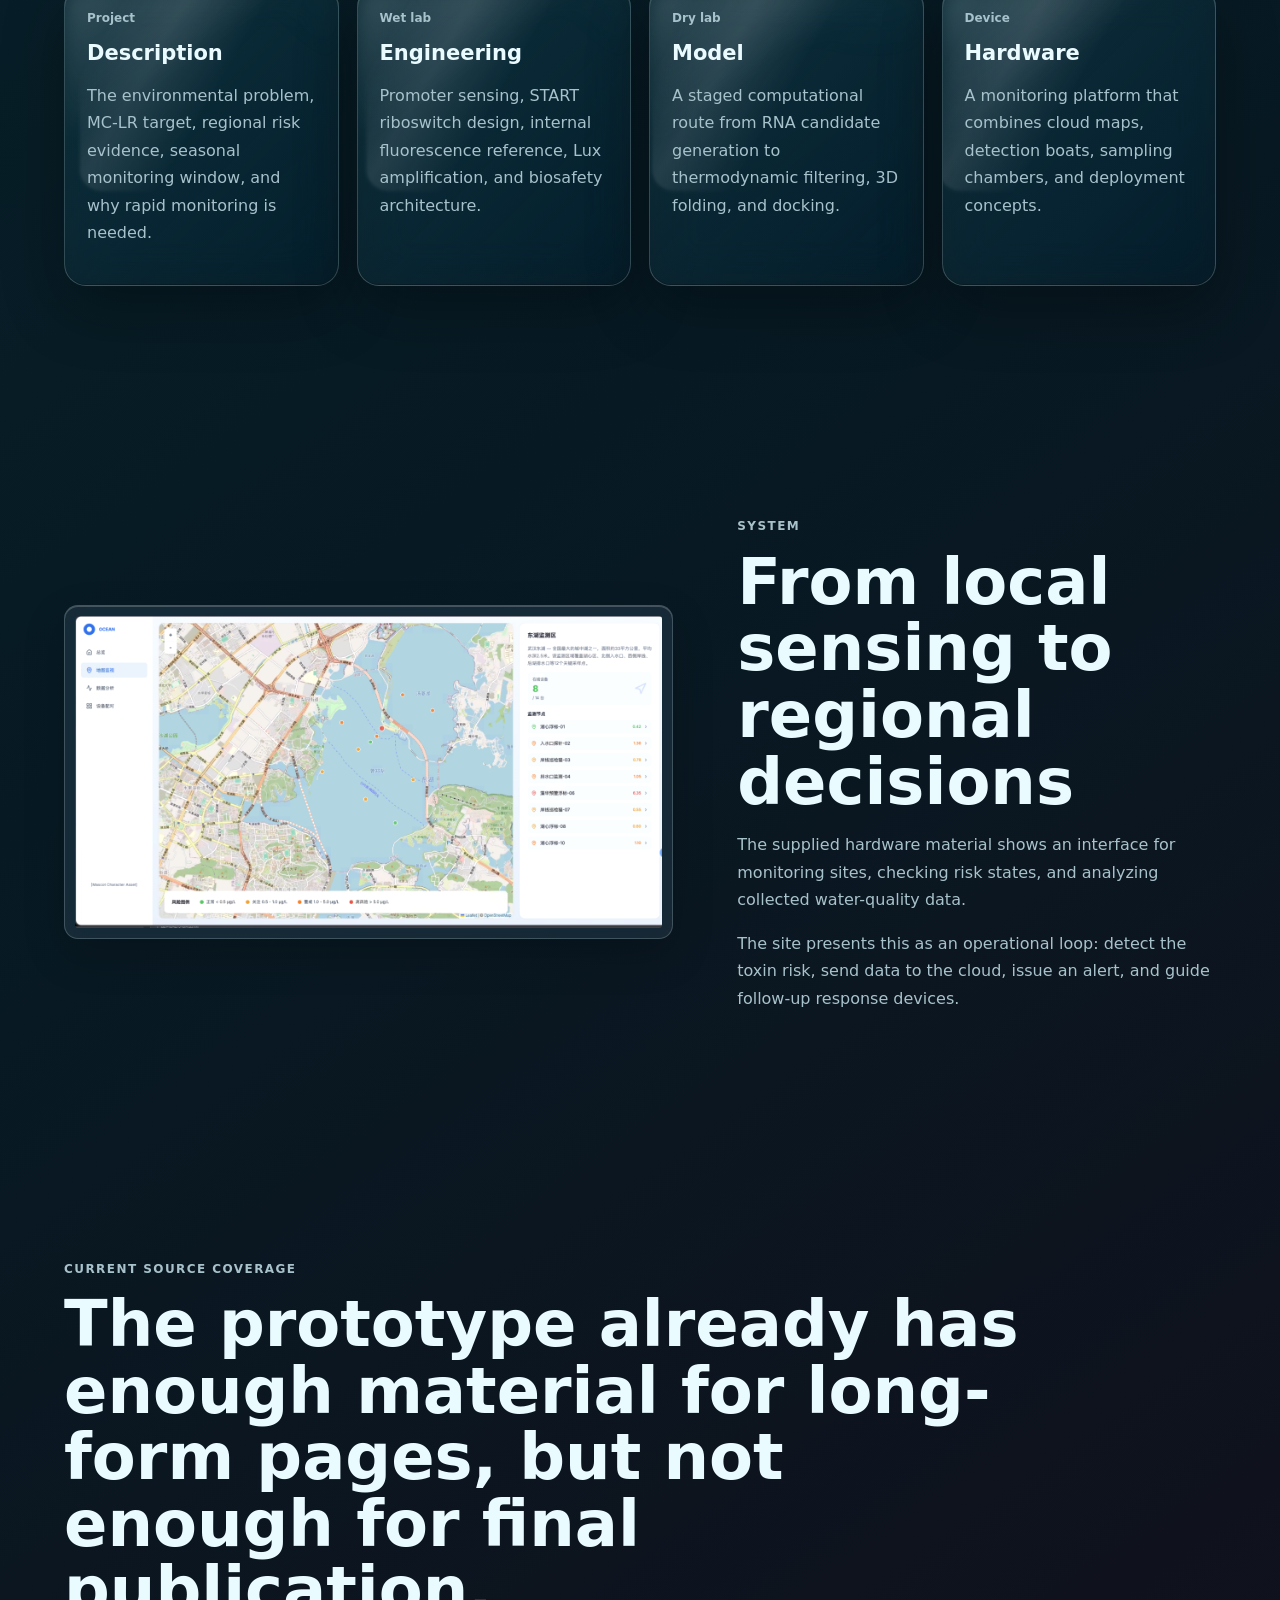
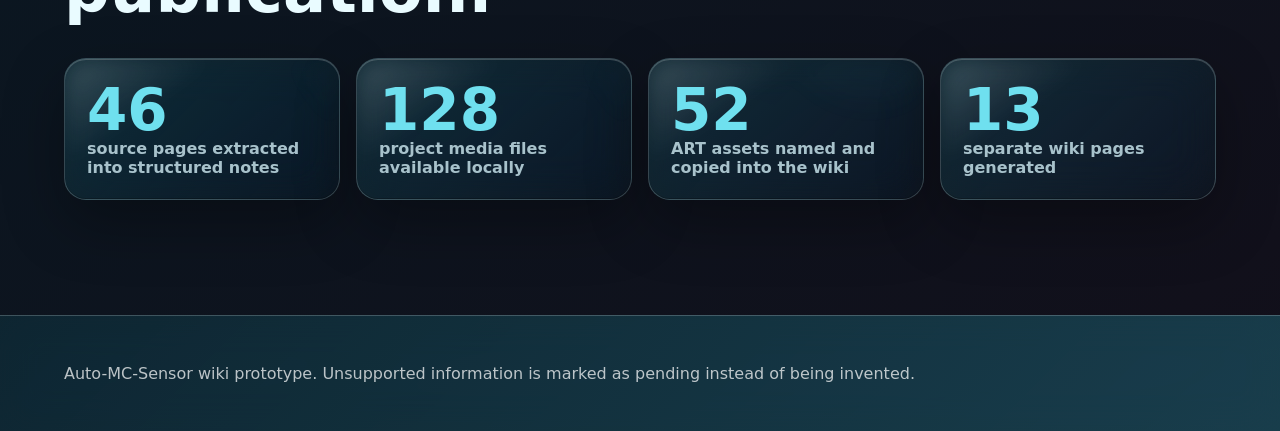
==== commit 05626bc5: "Make molecule scroll scene full-screen" ====
--- a/index.html
+++ b/index.html
@@ -19,37 +19,13 @@
     <div class="hero-metrics"><span>MC-LR focused</span><span>Engineered biosensor logic</span><span>Cloud monitoring</span><span>Outreach assets included</span></div>
   </div>
 </header>
-<section class="scroll-story" id="system-story" aria-label="Auto-MC-Sensor scroll story">
+<section class="scroll-story molecule-scroll" id="system-story" aria-label="Microcystin-LR molecular scroll scene">
   <div class="story-stage">
     <div class="story-visual molecule-stage" aria-label="Three-dimensional Microcystin-LR structure from PDB 1LCM">
       <canvas class="molecule-canvas" data-pdb-src="assets/structures/1LCM.pdb"></canvas>
-      <div class="molecule-void" aria-hidden="true"></div>
       <div class="molecule-orbit molecule-orbit-a" aria-hidden="true"></div>
       <div class="molecule-orbit molecule-orbit-b" aria-hidden="true"></div>
     </div>
-    <div class="story-copy molecule-copy">
-      <p class="eyebrow">PDB viewer</p>
-      <h2>Microcystin-LR appears from the void</h2>
-      <p class="story-live">The 1LCM structure is loaded from a local PDB file, rendered as a ball-and-stick molecular viewer, and rotated through one full turn as the page scrolls.</p>
-    </div>
-    <div class="story-progress" aria-hidden="true"><span></span></div>
-  </div>
-  <div class="story-steps">
-    <article class="story-step" data-story-title="Bloom risk" data-story-text="A lake surface can shift from normal monitoring to cyanobacterial bloom risk within a seasonal window.">
-      <span>01</span><h3>Bloom risk appears</h3><p>Visual water changes are only the surface of a toxin-monitoring problem.</p>
-    </article>
-    <article class="story-step" data-story-title="Capture" data-story-text="The hardware concept moves sensing closer to water, sampling locally instead of waiting for distant testing.">
-      <span>02</span><h3>Field sampling begins</h3><p>The detection platform becomes the first checkpoint in the monitoring loop.</p>
-    </article>
-    <article class="story-step" data-story-title="Biological signal" data-story-text="Engineered biosensor logic converts microcystin risk into a measurable fluorescence response.">
-      <span>03</span><h3>Signal is translated</h3><p>RNA design and reporter logic make the invisible toxin risk readable.</p>
-    </article>
-    <article class="story-step" data-story-title="Cloud monitoring" data-story-text="The platform uploads results so water-quality information can be compared across sites.">
-      <span>04</span><h3>Data reaches the cloud</h3><p>Local sensing becomes a regional picture through cloud records and dashboards.</p>
-    </article>
-    <article class="story-step" data-story-title="Early warning" data-story-text="The system closes the loop by turning detection into alerts and follow-up response decisions.">
-      <span>05</span><h3>Warning guides response</h3><p>The goal is not just measurement, but faster decisions around freshwater safety.</p>
-    </article>
   </div>
 </section>
 <section class="section" id="overview">
--- a/styles.css
+++ b/styles.css
@@ -1942,3 +1942,85 @@
   }
 }
 
+/* Full-section molecule scroll scene */
+.molecule-scroll{
+  --molecule-slide-y:38vh;
+  --molecule-scene-opacity:1;
+  min-height:360vh;
+  padding:0;
+  margin:0;
+}
+.molecule-scroll .story-stage{
+  top:0;
+  z-index:2;
+  min-height:100vh;
+  display:block;
+  overflow:hidden;
+}
+.molecule-scroll .molecule-stage{
+  position:absolute;
+  inset:0;
+  min-height:100vh;
+  border:0;
+  border-radius:0;
+  box-shadow:none;
+  background:
+    radial-gradient(circle at 50% 52%, rgba(103,232,216,.18), transparent 22%),
+    radial-gradient(circle at 20% 22%, rgba(255,138,164,.1), transparent 28%),
+    radial-gradient(circle at 80% 78%, rgba(247,216,117,.11), transparent 28%),
+    linear-gradient(180deg, rgba(7,30,38,.32), rgba(4,12,18,.62));
+  -webkit-backdrop-filter:none;
+  backdrop-filter:none;
+}
+html[data-theme="light"] .molecule-scroll .molecule-stage{
+  background:
+    radial-gradient(circle at 50% 52%, rgba(36,174,188,.2), transparent 22%),
+    radial-gradient(circle at 20% 22%, rgba(255,138,164,.1), transparent 28%),
+    radial-gradient(circle at 80% 78%, rgba(247,216,117,.15), transparent 28%),
+    linear-gradient(180deg, rgba(226,250,251,.2), rgba(192,232,236,.42));
+}
+.molecule-scroll .molecule-stage::before{
+  inset:-12%;
+  opacity:.7;
+  filter:blur(42px);
+}
+.molecule-scroll .molecule-stage::after{
+  background:
+    radial-gradient(circle at 50% 52%, transparent 0 42%, rgba(0,0,0,.28) 82%),
+    linear-gradient(180deg, rgba(255,255,255,.06), transparent 36%, rgba(0,0,0,.2));
+}
+.molecule-scroll .molecule-canvas{
+  opacity:var(--molecule-scene-opacity);
+  transform:
+    translateY(var(--molecule-slide-y))
+    scale(calc(.9 + var(--molecule-depth) * .1));
+  transition:filter .12s linear;
+}
+.molecule-scroll .molecule-orbit{
+  opacity:calc(var(--molecule-scene-opacity) * .42);
+  transform:
+    translate(-50%, calc(-50% + var(--molecule-slide-y)))
+    rotate(calc(var(--molecule-turn) * 360deg))
+    rotateX(68deg);
+}
+.molecule-scroll .molecule-orbit-b{
+  transform:
+    translate(-50%, calc(-50% + var(--molecule-slide-y)))
+    rotate(calc(var(--molecule-turn) * -300deg + 42deg))
+    rotateX(62deg);
+}
+@media(max-width:980px){
+  .molecule-scroll{
+    min-height:280vh;
+    padding:0;
+  }
+  .molecule-scroll .story-stage{
+    position:sticky;
+    top:0;
+    min-height:100vh;
+  }
+  .molecule-scroll .molecule-stage{
+    min-height:100vh;
+  }
+}
+
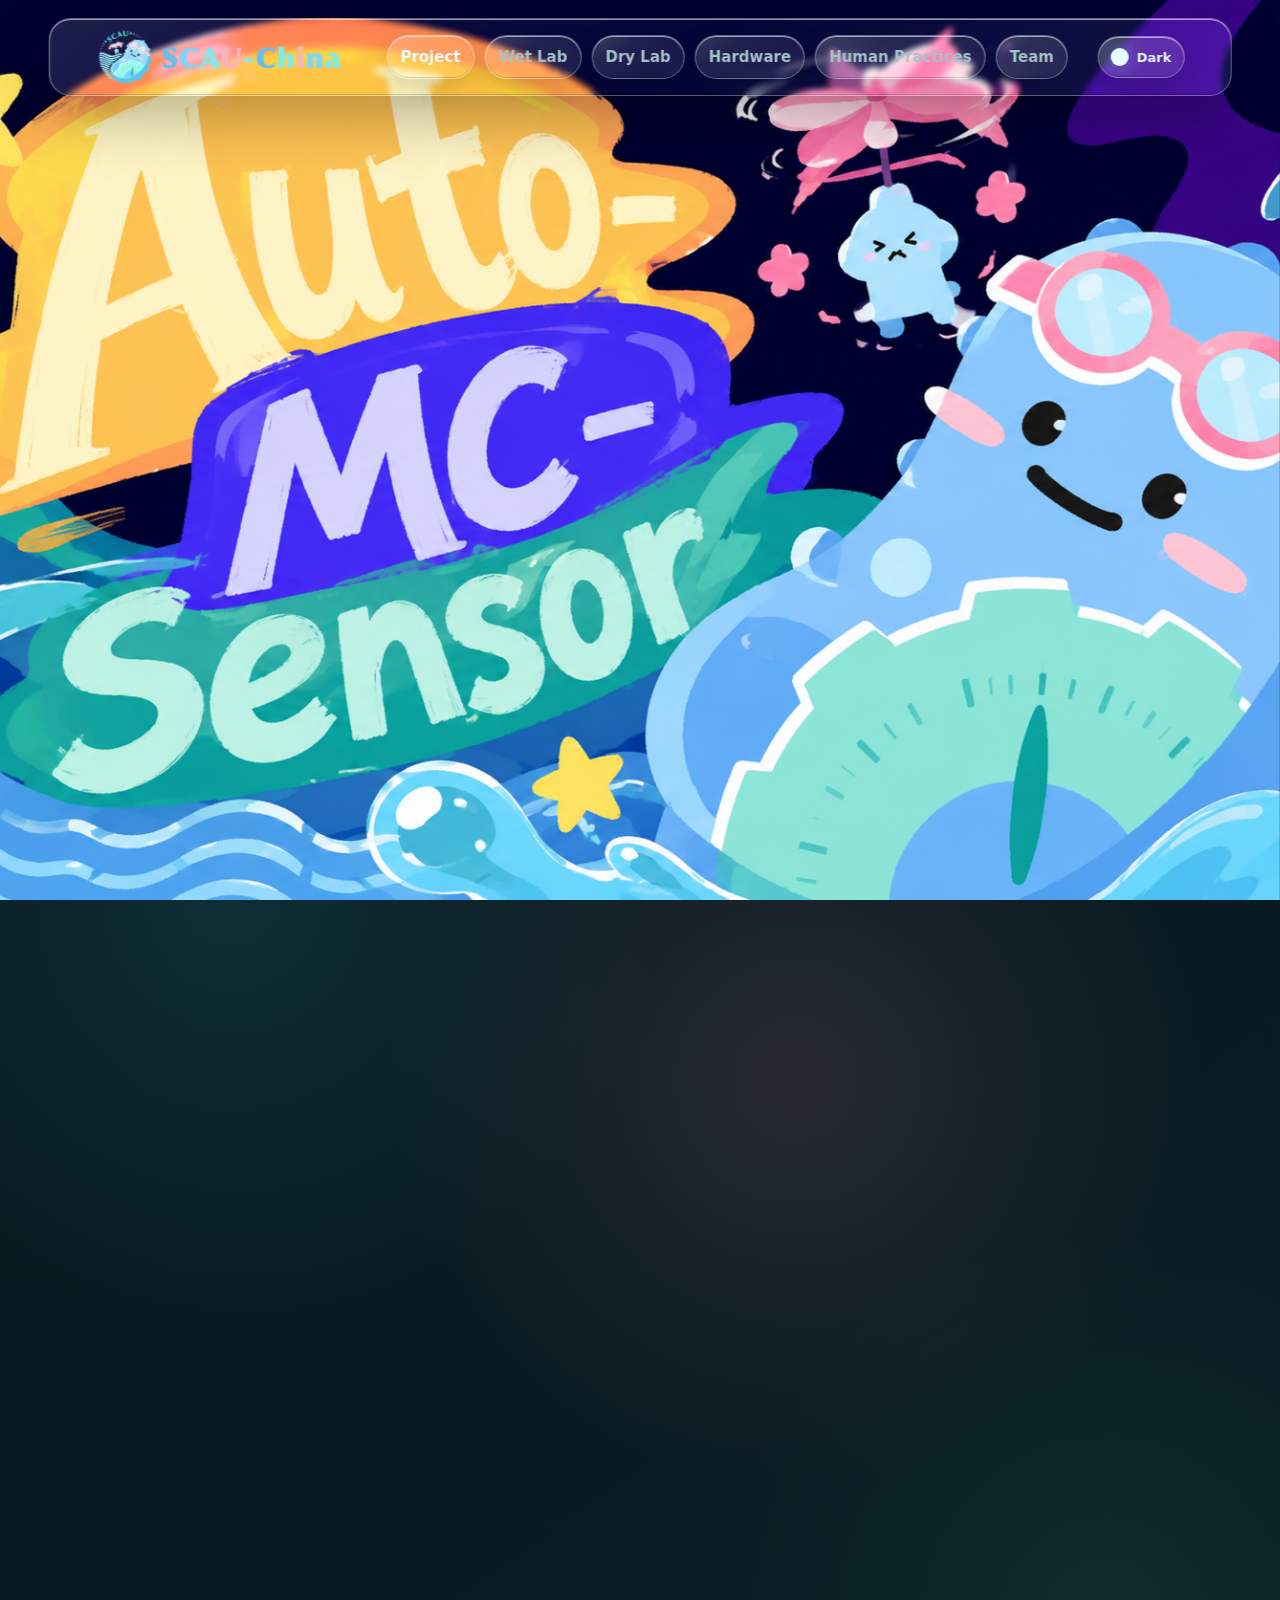
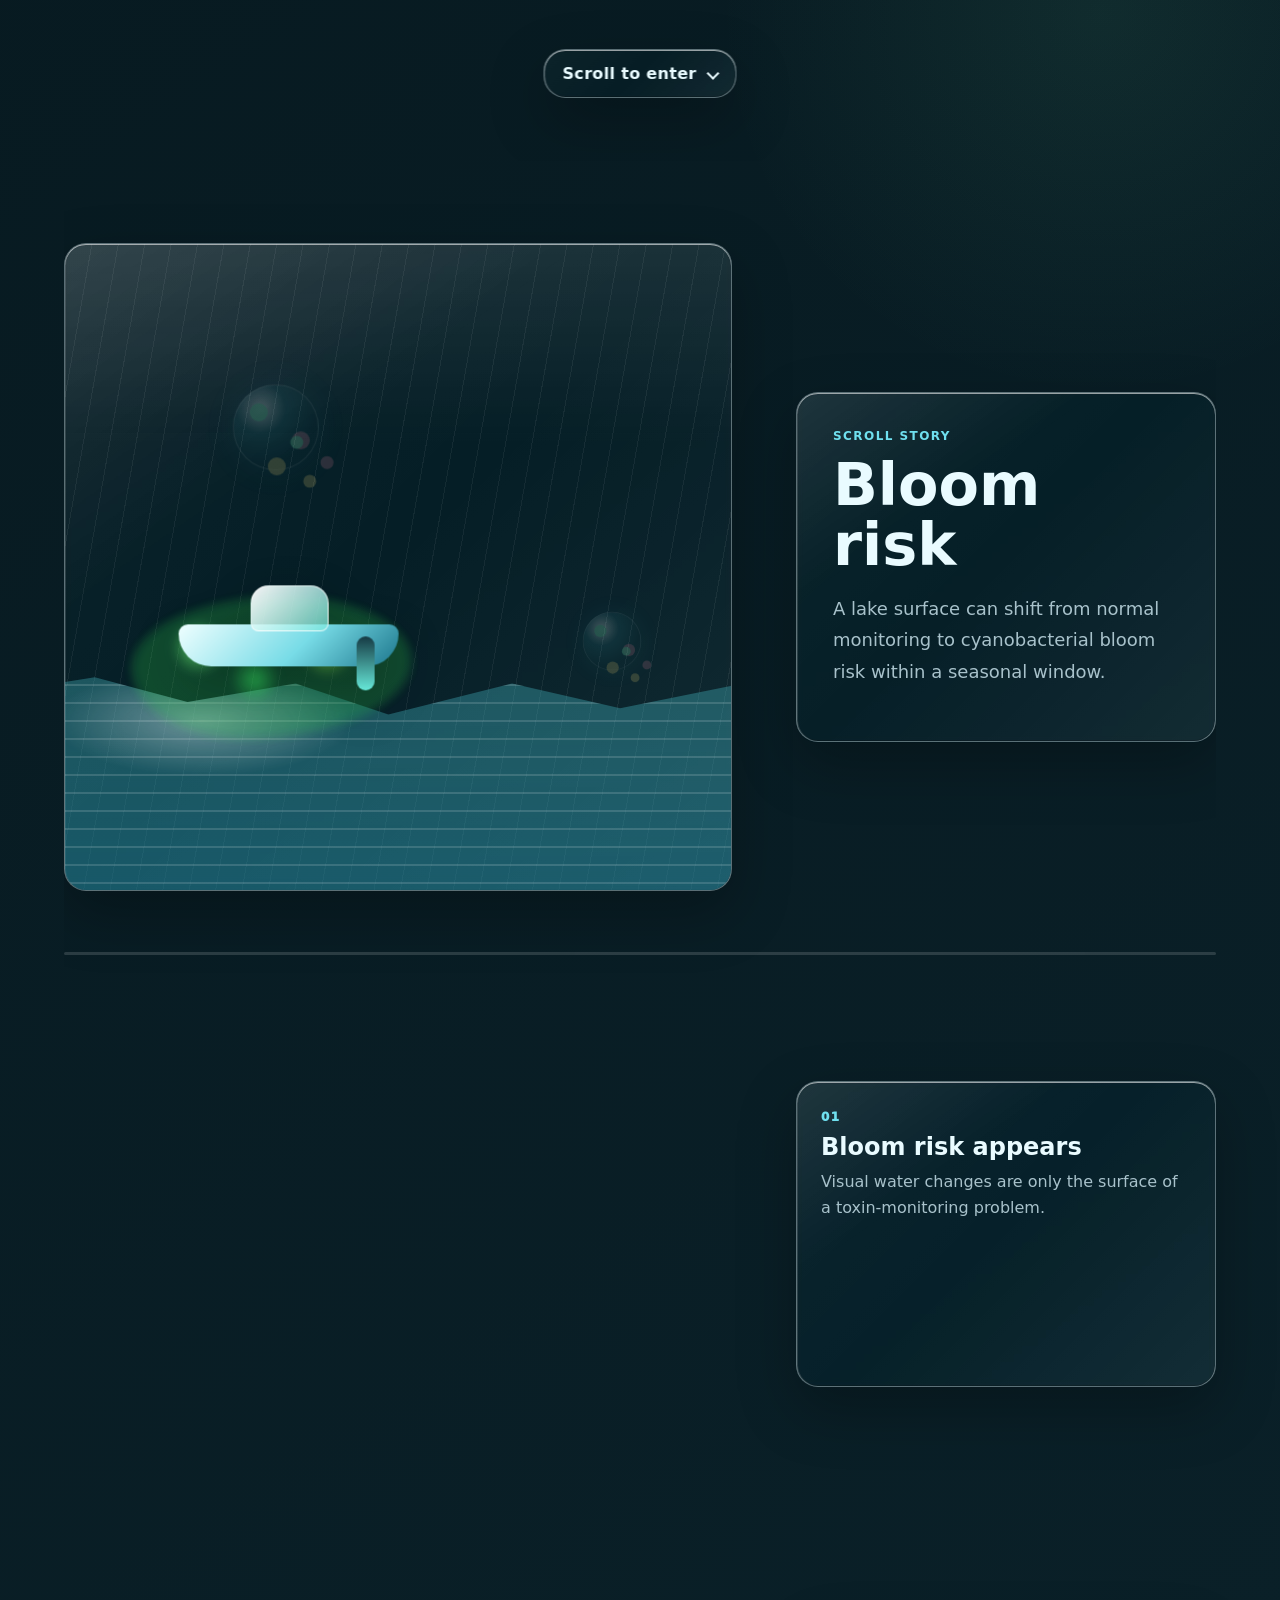
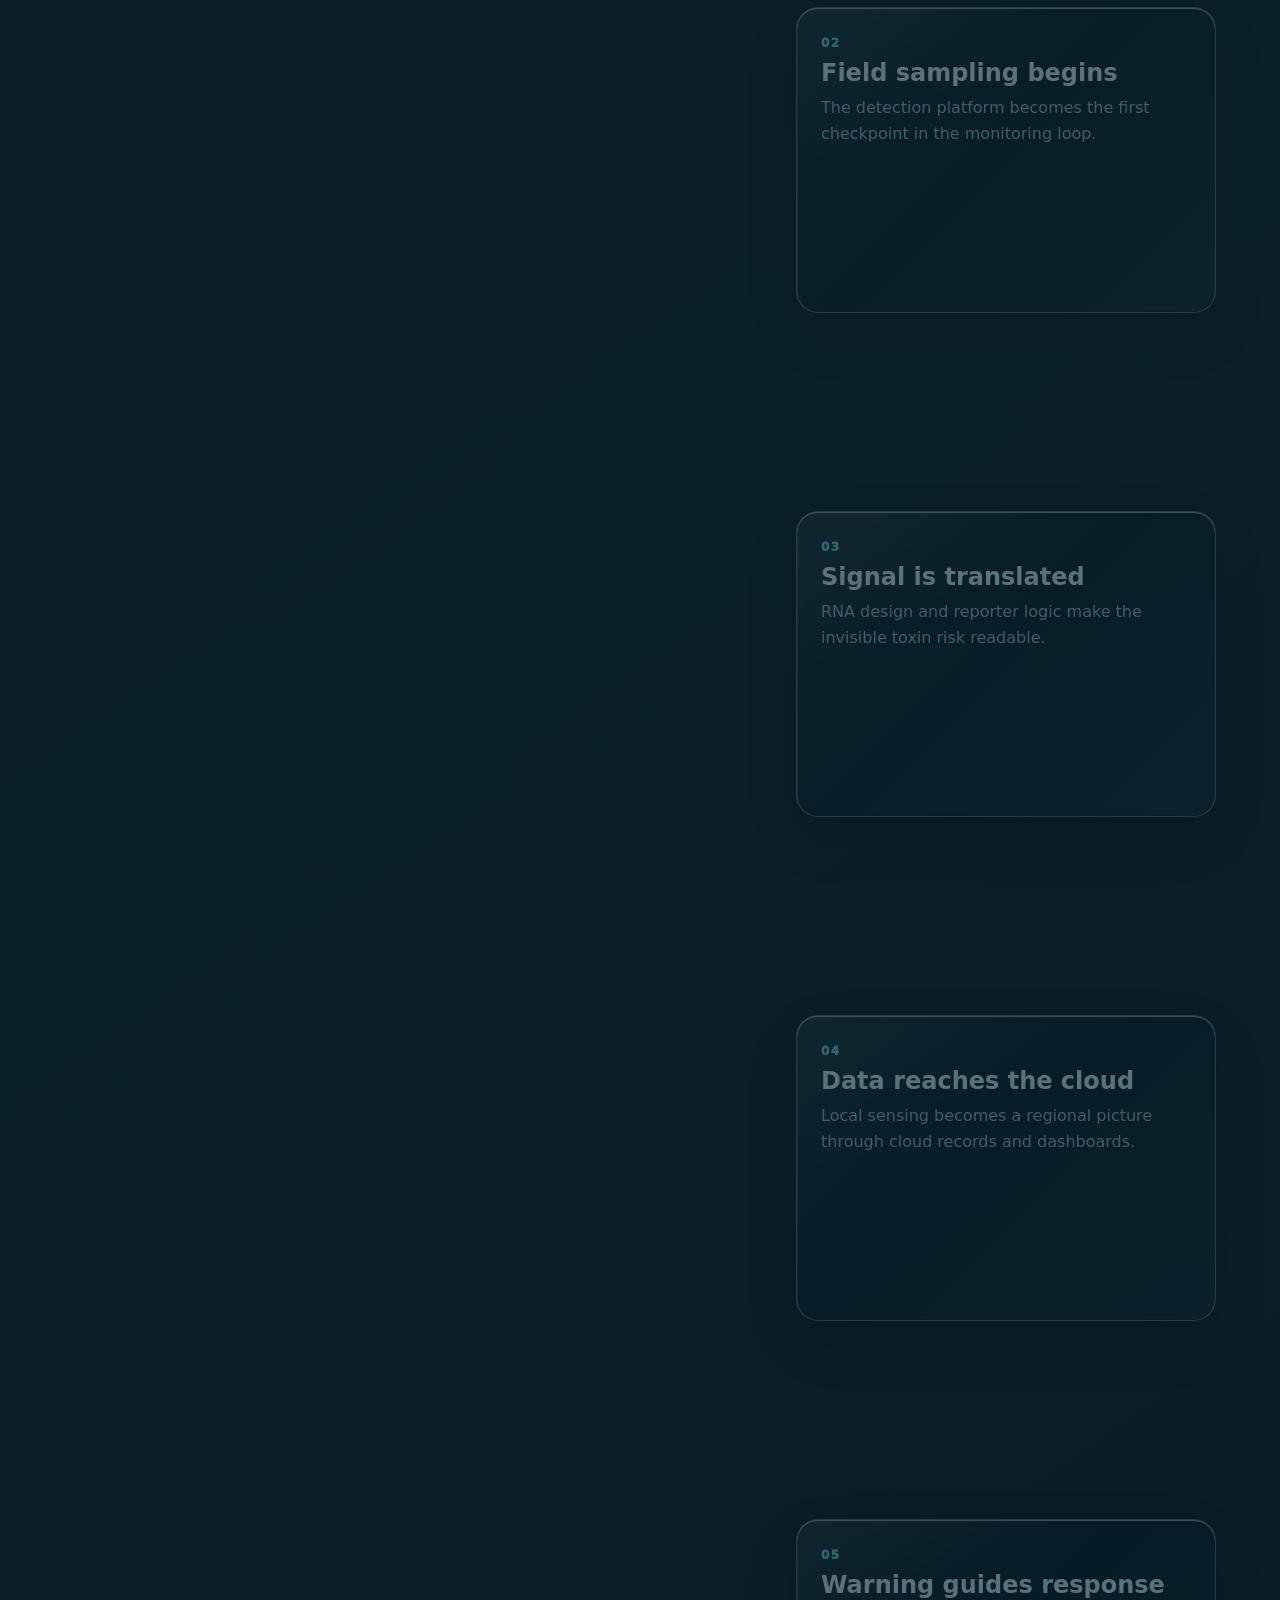
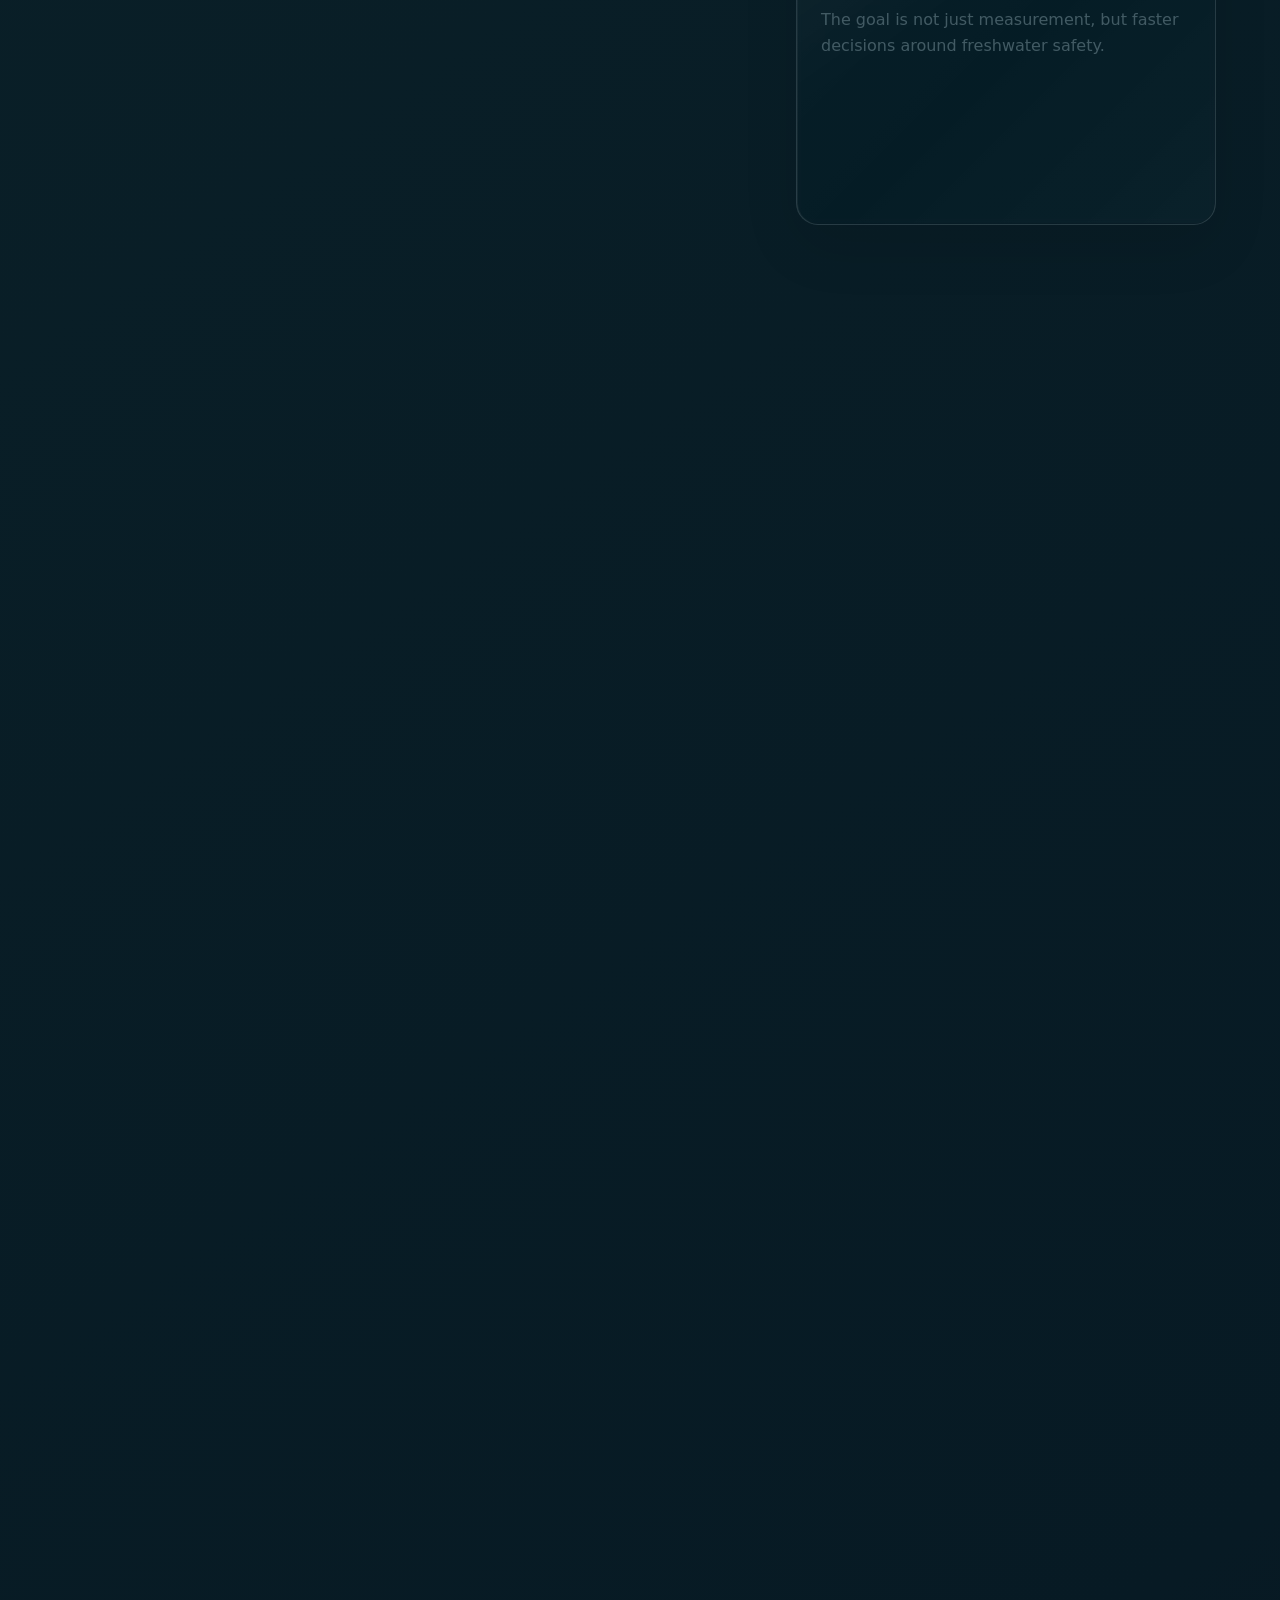
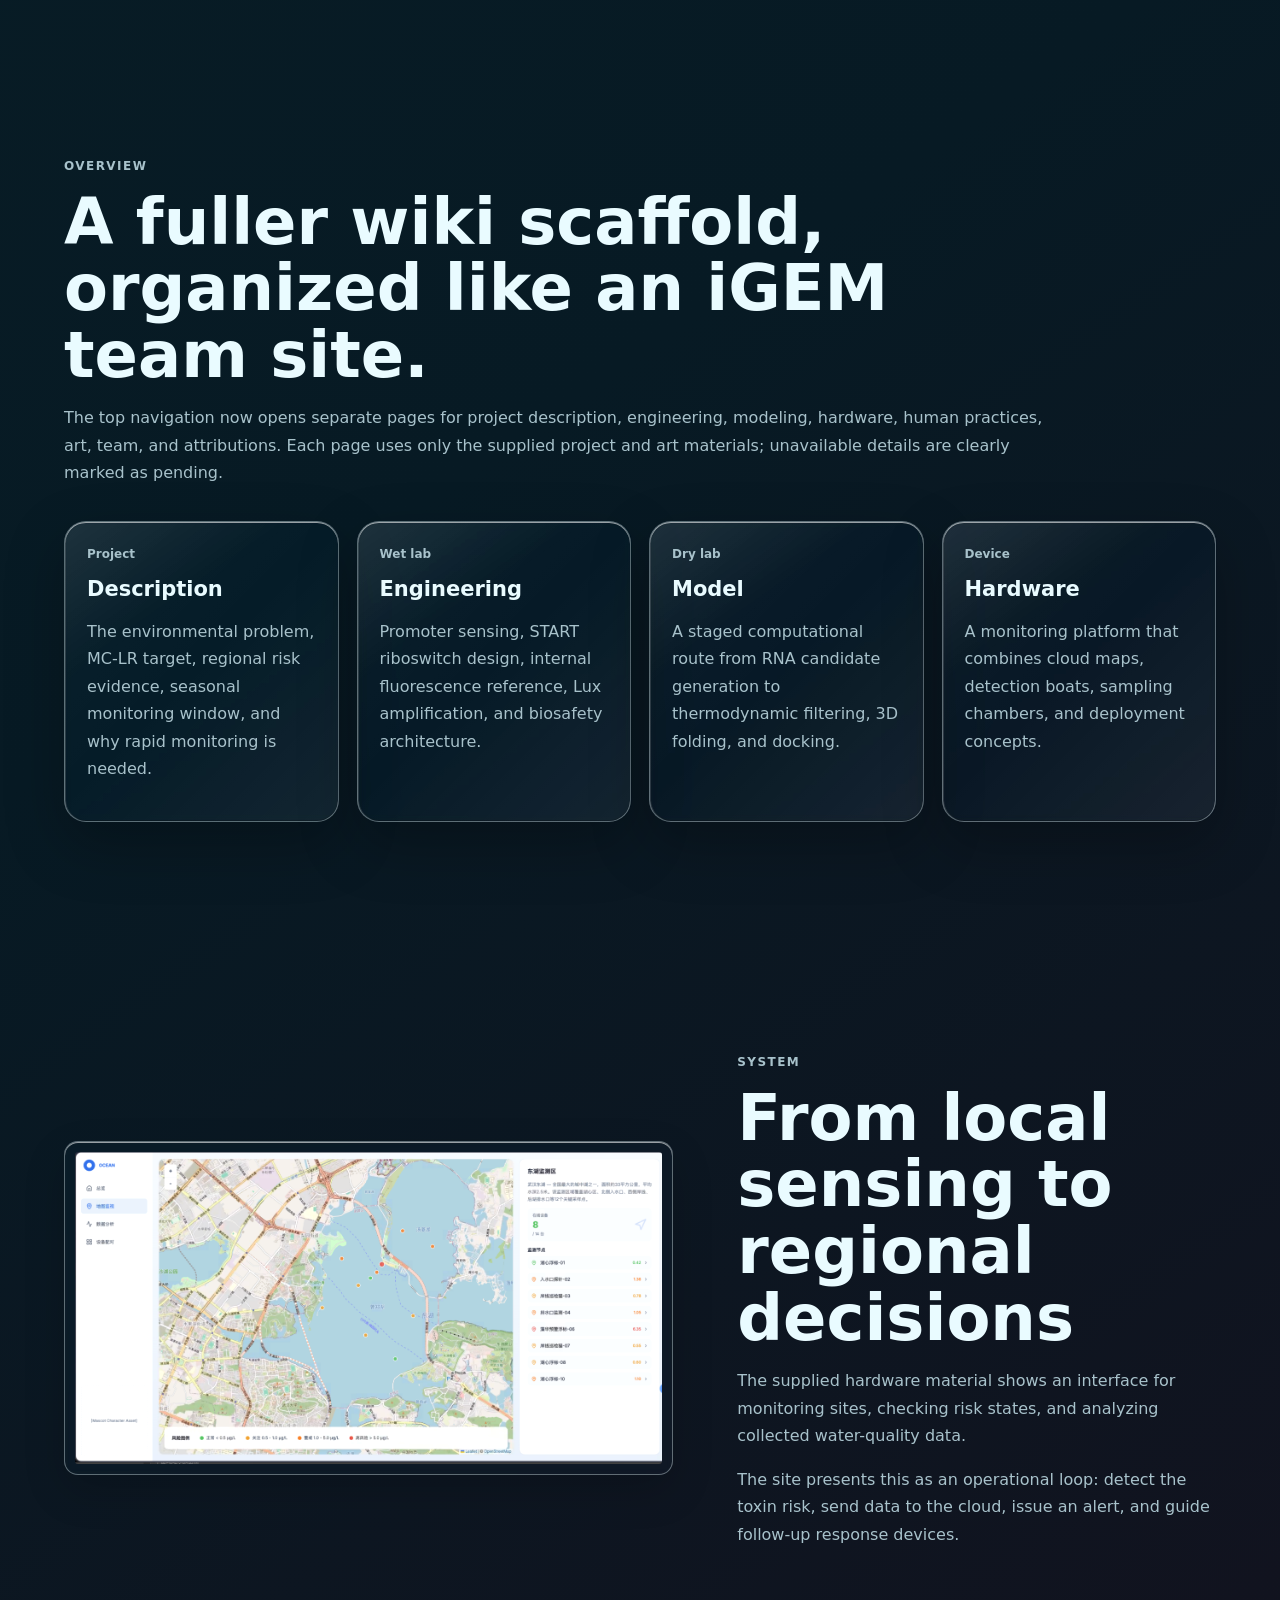
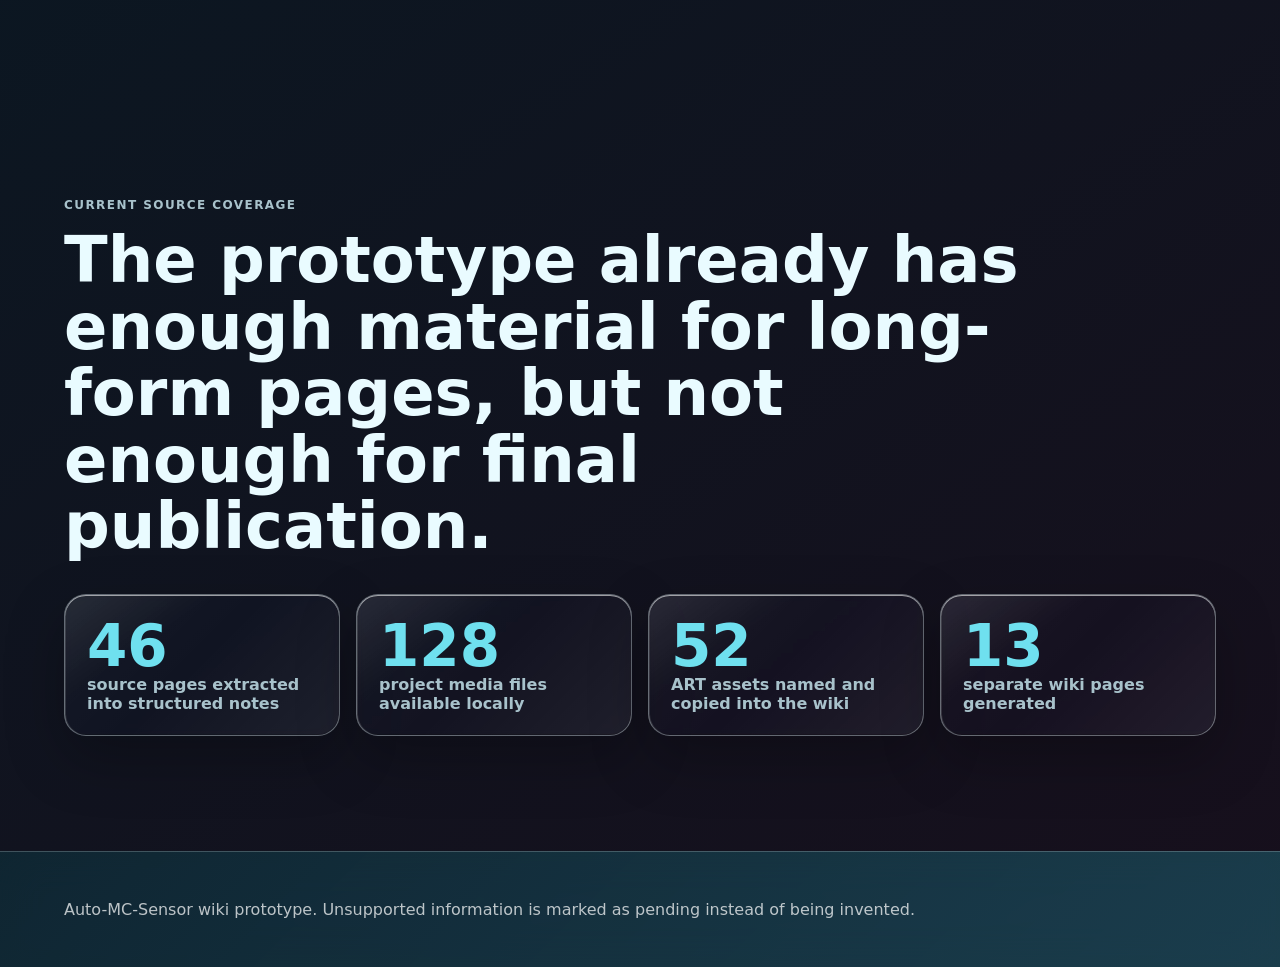
==== commit f37fabd1: "Refine hero scroll transition" ====
--- a/index.html
+++ b/index.html
@@ -11,6 +11,12 @@
   <nav class="topbar"><a class="brand" href="index.html"><img class="brand-logo" src="assets/art/LOGO%E6%B7%B1%E8%89%B2%E7%89%88_%E9%80%82%E7%94%A8%E4%BA%8E%E6%B5%85%E8%89%B2%E8%83%8C%E6%99%AF_01.png" alt="Auto-MC-Sensor logo"></a><div class="navlinks"><div class="nav-group"><a class="nav-parent active" href="index.html">Project</a><div class="nav-menu"><a class="active" href="index.html">Home</a><a class="" href="description/index.html">Description</a><a class="" href="results/index.html">Results</a><a class="" href="contribution/index.html">Contribution</a></div></div><div class="nav-group"><a class="nav-parent " href="engineering/index.html">Wet Lab</a><div class="nav-menu"><a class="" href="engineering/index.html">Engineering</a><a class="" href="safety/index.html">Safety</a><a class="" href="parts/index.html">Parts</a></div></div><div class="nav-group"><a class="nav-parent " href="model/index.html">Dry Lab</a><div class="nav-menu"><a class="" href="model/index.html">Model</a></div></div><div class="nav-group"><a class="nav-parent " href="hardware/index.html">Hardware</a><div class="nav-menu"><a class="" href="hardware/index.html">Hardware</a></div></div><div class="nav-group"><a class="nav-parent " href="human-practices/index.html">Human Practices</a><div class="nav-menu"><a class="" href="human-practices/index.html">Human Practices</a><a class="" href="art/index.html">Art</a></div></div><div class="nav-group"><a class="nav-parent " href="team/index.html">Team</a><div class="nav-menu"><a class="" href="team/index.html">Team</a><a class="" href="notebook/index.html">Notebook</a><a class="" href="attributions/index.html">Attributions</a></div></div></div></nav>
   <main>
 <header class="hero">
+  <div class="hero-bg hero-bg-clear" aria-hidden="true"></div>
+  <div class="hero-bg hero-bg-blur" aria-hidden="true"></div>
+  <div class="hero-scroll-cue" aria-hidden="true">
+    <span>Scroll to enter</span>
+    <b></b>
+  </div>
   <div class="hero-copy">
     <p class="eyebrow">SCAU-China</p>
     <h1>Automatic Microcystin Monitoring System</h1>
@@ -19,13 +25,57 @@
     <div class="hero-metrics"><span>MC-LR focused</span><span>Engineered biosensor logic</span><span>Cloud monitoring</span><span>Outreach assets included</span></div>
   </div>
 </header>
-<section class="scroll-story molecule-scroll" id="system-story" aria-label="Microcystin-LR molecular scroll scene">
+<section class="scroll-story" id="system-story" aria-label="Auto-MC-Sensor scroll story">
   <div class="story-stage">
-    <div class="story-visual molecule-stage" aria-label="Three-dimensional Microcystin-LR structure from PDB 1LCM">
-      <canvas class="molecule-canvas" data-pdb-src="assets/structures/1LCM.pdb"></canvas>
-      <div class="molecule-orbit molecule-orbit-a" aria-hidden="true"></div>
-      <div class="molecule-orbit molecule-orbit-b" aria-hidden="true"></div>
+    <div class="story-visual" aria-hidden="true">
+      <div class="story-sky"></div>
+      <div class="story-lake story-layer" data-depth="0.18"></div>
+      <div class="story-bloom story-layer" data-depth="0.42"></div>
+      <div class="story-molecule story-molecule-a story-layer" data-depth="0.65"></div>
+      <div class="story-molecule story-molecule-b story-layer" data-depth="0.78"></div>
+      <div class="story-boat story-layer" data-depth="1.05">
+        <div class="boat-hull"></div>
+        <div class="boat-cabin"></div>
+        <div class="boat-sensor"></div>
+      </div>
+      <div class="story-signal story-layer" data-depth="1.22">
+        <span></span><span></span><span></span>
+      </div>
+      <div class="story-cloud story-layer" data-depth="0.92">
+        <div class="cloud-node cloud-node-a"></div>
+        <div class="cloud-node cloud-node-b"></div>
+        <div class="cloud-node cloud-node-c"></div>
+      </div>
+      <div class="story-dashboard story-layer" data-depth="0.7">
+        <div class="dash-map"></div>
+        <div class="dash-list"></div>
+        <div class="dash-pulse"></div>
+      </div>
+      <div class="story-alert story-layer" data-depth="1.35">MC-LR</div>
     </div>
+    <div class="story-copy liquid-glass">
+      <p class="eyebrow">Scroll story</p>
+      <h2>From bloom signal to field decision</h2>
+      <p class="story-live">Cyanobacterial blooms are detected, translated into a biological signal, sent to the cloud, and turned into an early warning loop.</p>
+    </div>
+    <div class="story-progress" aria-hidden="true"><span></span></div>
+  </div>
+  <div class="story-steps">
+    <article class="story-step" data-story-title="Bloom risk" data-story-text="A lake surface can shift from normal monitoring to cyanobacterial bloom risk within a seasonal window.">
+      <span>01</span><h3>Bloom risk appears</h3><p>Visual water changes are only the surface of a toxin-monitoring problem.</p>
+    </article>
+    <article class="story-step" data-story-title="Capture" data-story-text="The hardware concept moves sensing closer to water, sampling locally instead of waiting for distant testing.">
+      <span>02</span><h3>Field sampling begins</h3><p>The detection platform becomes the first checkpoint in the monitoring loop.</p>
+    </article>
+    <article class="story-step" data-story-title="Biological signal" data-story-text="Engineered biosensor logic converts microcystin risk into a measurable fluorescence response.">
+      <span>03</span><h3>Signal is translated</h3><p>RNA design and reporter logic make the invisible toxin risk readable.</p>
+    </article>
+    <article class="story-step" data-story-title="Cloud monitoring" data-story-text="The platform uploads results so water-quality information can be compared across sites.">
+      <span>04</span><h3>Data reaches the cloud</h3><p>Local sensing becomes a regional picture through cloud records and dashboards.</p>
+    </article>
+    <article class="story-step" data-story-title="Early warning" data-story-text="The system closes the loop by turning detection into alerts and follow-up response decisions.">
+      <span>05</span><h3>Warning guides response</h3><p>The goal is not just measurement, but faster decisions around freshwater safety.</p>
+    </article>
   </div>
 </section>
 <section class="section" id="overview">
--- a/styles.css
+++ b/styles.css
@@ -93,6 +93,7 @@
   --rose:#ff8aa4;
   --mx:70vw;
   --my:24vh;
+  --page-bg-opacity:1;
 }
 body{
   position:relative;
@@ -102,6 +103,9 @@
     radial-gradient(circle at 18% 10%, rgba(81,215,229,.38), transparent 32vw),
     radial-gradient(circle at 86% 18%, rgba(121,239,178,.24), transparent 30vw),
     linear-gradient(145deg,#f8ffff 0%,#edfdf8 38%,#f3f8ff 73%,#fff8fb 100%);
+}
+body:has(.hero){
+  --page-bg-opacity:0;
 }
 body::before,
 body::after{
@@ -113,6 +117,7 @@
 }
 body::before{
   inset:0;
+  opacity:var(--page-bg-opacity);
   background:
     radial-gradient(circle at var(--mx) var(--my), rgba(255,255,255,.56), transparent 4.5rem),
     radial-gradient(circle at calc(var(--mx) - 4rem) calc(var(--my) + 3rem), rgba(81,215,229,.36), transparent 18rem),
@@ -125,7 +130,7 @@
 }
 body::after{
   z-index:-3;
-  opacity:.72;
+  opacity:calc(.72 * var(--page-bg-opacity));
   background:
     conic-gradient(from 110deg at 50% 50%, rgba(81,215,229,.16), rgba(121,239,178,.1), rgba(255,138,164,.13), rgba(81,215,229,.16));
   filter:blur(44px) saturate(135%);
@@ -463,7 +468,7 @@
     radial-gradient(circle at 36% 78%, rgba(247,216,117,.2), transparent 26rem),
     conic-gradient(from 110deg at 50% 50%, rgba(81,215,229,.12), rgba(121,239,178,.08), rgba(255,138,164,.1), rgba(81,215,229,.12));
   filter:blur(44px) saturate(145%);
-  animation:unifiedAura 24s ease-in-out infinite alternate;
+  animation:unifiedAura 10s cubic-bezier(.45,0,.2,1) infinite alternate;
 }
 body::before{
   z-index:0;
@@ -475,9 +480,9 @@
   z-index:1;
 }
 @keyframes unifiedAura{
-  0%{transform:translate3d(-3vw,-2vh,0) scale(1) rotate(0deg)}
-  50%{transform:translate3d(4vw,3vh,0) scale(1.05) rotate(8deg)}
-  100%{transform:translate3d(-1vw,5vh,0) scale(1.02) rotate(-6deg)}
+  0%{transform:translate3d(-5vw,-3vh,0) scale(1) rotate(0deg)}
+  50%{transform:translate3d(6vw,4vh,0) scale(1.07) rotate(10deg)}
+  100%{transform:translate3d(-2vw,7vh,0) scale(1.03) rotate(-8deg)}
 }
 .topbar{
   min-height:88px;
@@ -1112,24 +1117,26 @@
 }
 body{
   background:
+    radial-gradient(circle at 18% 10%, rgba(81,215,229,.11), transparent 34vw),
+    radial-gradient(circle at 86% 18%, rgba(121,239,178,.075), transparent 30vw),
+    radial-gradient(circle at 62% 12%, rgba(255,138,164,.13), transparent 32vw),
+    linear-gradient(145deg,#06171d 0%,#0a2028 42%,#071a24 73%,#170f1c 100%);
+}
+html[data-theme="light"] body{
+  background:
     radial-gradient(circle at 18% 10%, rgba(81,215,229,.18), transparent 34vw),
-    radial-gradient(circle at 86% 18%, rgba(121,239,178,.12), transparent 30vw),
-    linear-gradient(145deg,#06171d 0%,#09252d 42%,#071a24 73%,#120f1a 100%);
-}
-html[data-theme="light"] body{
-  background:
-    radial-gradient(circle at 18% 10%, rgba(81,215,229,.26), transparent 34vw),
-    radial-gradient(circle at 86% 18%, rgba(121,239,178,.2), transparent 30vw),
-    linear-gradient(145deg,#f8ffff 0%,#edfdf8 38%,#f3f8ff 73%,#fff8fb 100%);
+    radial-gradient(circle at 86% 18%, rgba(121,239,178,.13), transparent 30vw),
+    radial-gradient(circle at 60% 12%, rgba(255,138,164,.22), transparent 34vw),
+    linear-gradient(145deg,#f8ffff 0%,#f2fbf8 38%,#f7f8ff 68%,#fff3f8 100%);
 }
 body::before{
   background:
-    radial-gradient(circle at var(--mx) var(--my), rgba(111,224,239,.16), transparent 4.5rem),
-    radial-gradient(circle at calc(var(--mx) - 4rem) calc(var(--my) + 3rem), rgba(81,215,229,.2), transparent 18rem),
-    radial-gradient(circle at calc(var(--mx) + 7rem) calc(var(--my) - 5rem), rgba(121,239,178,.14), transparent 20rem),
-    radial-gradient(circle at calc(var(--mx) + 2rem) calc(var(--my) + 8rem), rgba(255,138,164,.1), transparent 18rem),
-    radial-gradient(circle at 12% 72%, rgba(255,138,164,.1), transparent 24rem),
-    radial-gradient(circle at 78% 64%, rgba(247,216,117,.1), transparent 22rem);
+    radial-gradient(circle at var(--mx) var(--my), rgba(255,138,164,.13), transparent 5rem),
+    radial-gradient(circle at calc(var(--mx) - 4rem) calc(var(--my) + 3rem), rgba(81,215,229,.11), transparent 18rem),
+    radial-gradient(circle at calc(var(--mx) + 7rem) calc(var(--my) - 5rem), rgba(121,239,178,.08), transparent 20rem),
+    radial-gradient(circle at calc(var(--mx) + 2rem) calc(var(--my) + 8rem), rgba(255,138,164,.16), transparent 18rem),
+    radial-gradient(circle at 12% 72%, rgba(255,138,164,.16), transparent 24rem),
+    radial-gradient(circle at 78% 64%, rgba(247,216,117,.08), transparent 22rem);
 }
 body::after{
   opacity:.9;
@@ -1143,11 +1150,11 @@
 html[data-theme="light"] body::before{
   background:
     radial-gradient(circle at var(--mx) var(--my), rgba(255,255,255,.56), transparent 4.5rem),
-    radial-gradient(circle at calc(var(--mx) - 4rem) calc(var(--my) + 3rem), rgba(81,215,229,.36), transparent 18rem),
-    radial-gradient(circle at calc(var(--mx) + 7rem) calc(var(--my) - 5rem), rgba(121,239,178,.26), transparent 20rem),
-    radial-gradient(circle at calc(var(--mx) + 2rem) calc(var(--my) + 8rem), rgba(255,138,164,.18), transparent 18rem),
-    radial-gradient(circle at 12% 72%, rgba(255,138,164,.18), transparent 24rem),
-    radial-gradient(circle at 78% 64%, rgba(247,216,117,.2), transparent 22rem);
+    radial-gradient(circle at calc(var(--mx) - 4rem) calc(var(--my) + 3rem), rgba(81,215,229,.24), transparent 18rem),
+    radial-gradient(circle at calc(var(--mx) + 7rem) calc(var(--my) - 5rem), rgba(121,239,178,.17), transparent 20rem),
+    radial-gradient(circle at calc(var(--mx) + 2rem) calc(var(--my) + 8rem), rgba(255,138,164,.28), transparent 18rem),
+    radial-gradient(circle at 12% 72%, rgba(255,138,164,.28), transparent 24rem),
+    radial-gradient(circle at 78% 64%, rgba(247,216,117,.17), transparent 22rem);
 }
 html[data-theme="light"] body::after{
   opacity:.78;
@@ -1431,6 +1438,164 @@
   opacity:.22;
 }
 
+/* Soft dropdown emergence from the parent nav item */
+.nav-menu{
+  --menu-open-ease:cubic-bezier(.16,1,.3,1);
+  transform-origin:top center;
+  opacity:0;
+  visibility:hidden;
+  pointer-events:none;
+  transform:translateX(-50%) translateY(-6px) scale(.72);
+  transition:
+    opacity .18s linear,
+    visibility 0s linear .24s,
+    transform .34s var(--menu-open-ease);
+  will-change:opacity, transform;
+}
+.nav-group:hover .nav-menu,
+.nav-group:focus-within .nav-menu{
+  opacity:1;
+  visibility:visible;
+  pointer-events:auto;
+  transform:translateX(-50%) translateY(0) scale(1);
+  transition:
+    opacity .18s linear,
+    visibility 0s,
+    transform .34s var(--menu-open-ease);
+}
+.nav-group:last-child .nav-menu{
+  transform-origin:top right;
+  transform:translateY(-6px) scale(.72);
+}
+.nav-group:last-child:hover .nav-menu,
+.nav-group:last-child:focus-within .nav-menu{
+  transform:translateY(0) scale(1);
+}
+.nav-menu a{
+  opacity:0;
+  transform:translateY(-4px) scale(.96);
+  transition:
+    opacity .2s linear,
+    transform .32s cubic-bezier(.22,1,.36,1),
+    background-color .18s ease,
+    color .18s ease;
+}
+.nav-group:hover .nav-menu a,
+.nav-group:focus-within .nav-menu a{
+  opacity:1;
+  transform:translateY(0) scale(1);
+}
+.nav-group:hover .nav-menu a:nth-child(2),
+.nav-group:focus-within .nav-menu a:nth-child(2){
+  transition-delay:.025s;
+}
+.nav-group:hover .nav-menu a:nth-child(3),
+.nav-group:focus-within .nav-menu a:nth-child(3){
+  transition-delay:.05s;
+}
+.nav-group:hover .nav-menu a:nth-child(4),
+.nav-group:focus-within .nav-menu a:nth-child(4){
+  transition-delay:.075s;
+}
+@media(max-width:980px){
+  .nav-menu,
+  .nav-group:last-child .nav-menu,
+  .nav-group:hover .nav-menu,
+  .nav-group:focus-within .nav-menu,
+  .nav-group:last-child:hover .nav-menu,
+  .nav-group:last-child:focus-within .nav-menu{
+    visibility:visible;
+    transform:none;
+    transition:none;
+    will-change:auto;
+  }
+  .nav-menu a,
+  .nav-group:hover .nav-menu a,
+  .nav-group:focus-within .nav-menu a{
+    opacity:1;
+    transform:none;
+    transition:background-color .18s ease,color .18s ease;
+  }
+}
+@media(prefers-reduced-motion:reduce){
+  .nav-menu,
+  .nav-menu a{
+    transition:none!important;
+    transform:none!important;
+  }
+}
+
+/* Wider separated aura travel */
+body::after{
+  background-image:
+    radial-gradient(circle, rgba(81,215,229,.14), transparent 22rem),
+    radial-gradient(circle, rgba(255,138,164,.24), transparent 28rem),
+    radial-gradient(circle, rgba(121,239,178,.11), transparent 28rem),
+    radial-gradient(circle, rgba(247,216,117,.09), transparent 24rem),
+    conic-gradient(from 110deg at 50% 50%, rgba(81,215,229,.055), rgba(121,239,178,.035), rgba(255,138,164,.115), rgba(81,215,229,.055));
+  background-size:
+    44rem 44rem,
+    58rem 58rem,
+    56rem 56rem,
+    50rem 50rem,
+    120% 120%;
+  background-position:
+    4% 18%,
+    62% 8%,
+    88% 64%,
+    24% 88%,
+    50% 50%;
+  background-repeat:no-repeat;
+  animation:separatedAura 8.5s cubic-bezier(.45,0,.2,1) infinite alternate;
+}
+html[data-theme="light"] body::after{
+  background-image:
+    radial-gradient(circle, rgba(81,215,229,.22), transparent 22rem),
+    radial-gradient(circle, rgba(255,138,164,.34), transparent 28rem),
+    radial-gradient(circle, rgba(121,239,178,.18), transparent 28rem),
+    radial-gradient(circle, rgba(247,216,117,.16), transparent 24rem),
+    conic-gradient(from 110deg at 50% 50%, rgba(81,215,229,.07), rgba(121,239,178,.045), rgba(255,138,164,.13), rgba(81,215,229,.07));
+}
+@keyframes separatedAura{
+  0%{
+    background-position:
+      2% 16%,
+      64% 6%,
+      90% 68%,
+      22% 90%,
+      44% 46%;
+  }
+  35%{
+    background-position:
+      30% 28%,
+      78% 24%,
+      68% 82%,
+      10% 58%,
+      58% 52%;
+  }
+  70%{
+    background-position:
+      46% 10%,
+      54% 42%,
+      96% 36%,
+      36% 74%,
+      48% 60%;
+  }
+  100%{
+    background-position:
+      14% 52%,
+      86% 14%,
+      62% 88%,
+      6% 76%,
+      62% 44%;
+  }
+}
+@media(prefers-reduced-motion:reduce){
+  body::after{
+    animation:none!important;
+  }
+}
+
 /* Homepage scrollytelling stage */
 .scroll-story{
   --story-progress:0;
@@ -1446,7 +1611,6 @@
 }
 .story-stage{
   position:sticky;
-  z-index:4;
   top:88px;
   min-height:calc(100vh - 88px);
   display:grid;
@@ -1683,19 +1847,9 @@
 }
 .story-copy{
   position:relative;
-  z-index:6;
+  z-index:2;
   padding:clamp(24px,3vw,36px);
   align-self:center;
-}
-.molecule-copy{
-  border-radius:var(--liquid-radius);
-  background:linear-gradient(145deg, #051a22, #083d41);
-  border:1px solid rgba(103,232,216,.24);
-  box-shadow:0 28px 72px rgba(0,0,0,.34), inset 0 1px 0 rgba(255,255,255,.1);
-}
-html[data-theme="light"] .molecule-copy{
-  background:linear-gradient(145deg, #f0ffff, #dcf7f8);
-  box-shadow:0 24px 62px rgba(39,119,138,.16), inset 0 1px 0 rgba(255,255,255,.72);
 }
 .story-copy h2{
   margin:0;
@@ -1725,7 +1879,7 @@
 }
 .story-steps{
   position:relative;
-  z-index:1;
+  z-index:3;
   display:grid;
   gap:22vh;
   padding:12vh 0 18vh;
@@ -1811,216 +1965,366 @@
   }
 }
 
-/* PDB molecule reveal experiment */
-.molecule-stage{
+/* Keep the floating navbar fixed in the same viewport position */
+:root{
+  --topbar-height:78px;
+}
+body{
+  padding-top:calc(var(--topbar-offset) + var(--topbar-height));
+}
+.topbar,
+.topbar.liquid-glass,
+.topbar.liquid-glass.is-pressing{
+  position:fixed;
+  top:var(--topbar-offset);
+  left:50%;
+  right:auto;
+  width:calc(100% - (var(--topbar-x) * 2));
+  max-width:1320px;
+  margin:0;
+  min-height:var(--topbar-height);
+  transform:translateX(-50%) translateZ(0);
+}
+@media(max-width:980px){
+  :root{
+    --topbar-height:92px;
+  }
+  body{
+    padding-top:calc(var(--topbar-offset) + var(--topbar-height));
+  }
+  .topbar,
+  .topbar.liquid-glass,
+  .topbar.liquid-glass.is-pressing{
+    width:calc(100% - (var(--topbar-x) * 2));
+    min-height:var(--topbar-height);
+    transform:translateX(-50%) translateZ(0);
+  }
+}
+
+/* Clearer liquid-glass topbar */
+.topbar,
+.topbar.liquid-glass,
+.topbar.liquid-glass.is-pressing{
+  background:
+    linear-gradient(120deg,rgba(16,44,54,.24),rgba(11,31,39,.075)),
+    radial-gradient(circle at 18% 18%,rgba(255,255,255,.08),transparent 34%),
+    radial-gradient(circle at 82% 22%,rgba(255,138,164,.075),transparent 38%);
+  border-color:rgba(226,252,255,.18);
+  box-shadow:
+    0 18px 54px rgba(0,0,0,.22),
+    inset 0 1px 0 rgba(255,255,255,.2),
+    inset 0 -1px 0 rgba(255,255,255,.05);
+  -webkit-backdrop-filter:blur(4px) saturate(128%) contrast(101%);
+  backdrop-filter:blur(4px) saturate(128%) contrast(101%);
+}
+html[data-theme="light"] .topbar,
+html[data-theme="light"] .topbar.liquid-glass,
+html[data-theme="light"] .topbar.liquid-glass.is-pressing{
+  background:
+    linear-gradient(120deg,rgba(255,255,255,.34),rgba(255,255,255,.1)),
+    radial-gradient(circle at 18% 18%,rgba(255,255,255,.24),transparent 34%),
+    radial-gradient(circle at 82% 22%,rgba(255,138,164,.1),transparent 38%);
+  border-color:rgba(255,255,255,.48);
+  box-shadow:
+    0 18px 48px rgba(39,119,138,.1),
+    inset 0 1px 0 rgba(255,255,255,.58),
+    inset 0 -1px 0 rgba(255,255,255,.1);
+  -webkit-backdrop-filter:blur(4px) saturate(122%) contrast(101%);
+  backdrop-filter:blur(4px) saturate(122%) contrast(101%);
+}
+
+/* Low-blur glass across all panels */
+:root{
+  --lg-blur:4px;
+}
+.liquid-glass,
+.card.liquid-glass,
+.stat.liquid-glass,
+.hero-copy.liquid-glass,
+.page-hero.liquid-glass,
+.figure.liquid-glass,
+.gallery figure.liquid-glass,
+.pending.liquid-glass,
+.button.liquid-glass,
+.button.ghost.liquid-glass,
+.nav-parent.liquid-glass,
+.nav-menu.liquid-glass,
+.nav-menu a.liquid-glass,
+.toc a.liquid-glass,
+.hero-metrics span.liquid-glass,
+.theme-toggle.liquid-glass,
+.media-feature img.liquid-glass,
+.wide.liquid-glass,
+.panel-img.liquid-glass,
+.art-strip img.liquid-glass,
+.story-step,
+.story-panel,
+.story-dashboard{
+  -webkit-backdrop-filter:blur(4px) saturate(128%) contrast(101%)!important;
+  backdrop-filter:blur(4px) saturate(128%) contrast(101%)!important;
+}
+.liquid-glass::before{
+  filter:blur(3px);
+  opacity:.28;
+}
+.liquid-glass::after{
+  filter:blur(.5px) saturate(112%);
+  opacity:.38;
+}
+html[data-theme="light"] .liquid-glass::before{
+  opacity:.22;
+}
+html[data-theme="light"] .liquid-glass::after{
+  opacity:.34;
+}
+
+/* True clear-glass pass: transparent body, light, and edge refraction */
+:root{
+  --glass-clear-fill:rgba(255,255,255,.045);
+  --glass-clear-fill-2:rgba(255,255,255,.018);
+  --glass-clear-edge:rgba(236,252,255,.36);
+  --glass-clear-edge-strong:rgba(255,255,255,.58);
+  --glass-clear-shadow:0 22px 58px rgba(0,0,0,.26);
+  --glass-clear-inner:rgba(255,255,255,.2);
+  --glass-clear-dark-edge:rgba(0,0,0,.18);
+}
+html[data-theme="light"]{
+  --glass-clear-fill:rgba(255,255,255,.16);
+  --glass-clear-fill-2:rgba(255,255,255,.055);
+  --glass-clear-edge:rgba(255,255,255,.58);
+  --glass-clear-edge-strong:rgba(255,255,255,.86);
+  --glass-clear-shadow:0 22px 54px rgba(39,119,138,.12);
+  --glass-clear-inner:rgba(255,255,255,.66);
+  --glass-clear-dark-edge:rgba(37,103,121,.08);
+}
+.liquid-glass,
+.topbar.liquid-glass,
+.card.liquid-glass,
+.stat.liquid-glass,
+.hero-copy.liquid-glass,
+.page-hero.liquid-glass,
+.figure.liquid-glass,
+.gallery figure.liquid-glass,
+.pending.liquid-glass,
+.nav-menu.liquid-glass,
+.story-step,
+.story-panel,
+.story-dashboard{
+  background:
+    linear-gradient(135deg,var(--glass-clear-fill),var(--glass-clear-fill-2) 48%,rgba(255,255,255,.07))!important;
+  border:1px solid var(--glass-clear-edge)!important;
+  box-shadow:
+    var(--glass-clear-shadow),
+    inset 0 1px 0 var(--glass-clear-edge-strong),
+    inset 1px 0 0 rgba(255,255,255,.14),
+    inset 0 -1px 0 var(--glass-clear-dark-edge)!important;
+  -webkit-backdrop-filter:blur(3px) saturate(118%) contrast(103%)!important;
+  backdrop-filter:blur(3px) saturate(118%) contrast(103%)!important;
+}
+.button.liquid-glass,
+.button.ghost.liquid-glass,
+.nav-parent.liquid-glass,
+.nav-menu a.liquid-glass,
+.toc a.liquid-glass,
+.hero-metrics span.liquid-glass,
+.theme-toggle.liquid-glass{
+  background:
+    linear-gradient(135deg,rgba(255,255,255,.12),rgba(255,255,255,.035))!important;
+  border:1px solid var(--glass-clear-edge)!important;
+  box-shadow:
+    0 10px 28px rgba(0,0,0,.16),
+    inset 0 1px 0 var(--glass-clear-edge-strong),
+    inset 0 -1px 0 var(--glass-clear-dark-edge)!important;
+  -webkit-backdrop-filter:blur(3px) saturate(118%) contrast(103%)!important;
+  backdrop-filter:blur(3px) saturate(118%) contrast(103%)!important;
+}
+html[data-theme="light"] .button.liquid-glass,
+html[data-theme="light"] .button.ghost.liquid-glass,
+html[data-theme="light"] .nav-parent.liquid-glass,
+html[data-theme="light"] .nav-menu a.liquid-glass,
+html[data-theme="light"] .toc a.liquid-glass,
+html[data-theme="light"] .hero-metrics span.liquid-glass,
+html[data-theme="light"] .theme-toggle.liquid-glass{
+  background:
+    linear-gradient(135deg,rgba(255,255,255,.28),rgba(255,255,255,.08))!important;
+}
+.topbar.liquid-glass,
+.topbar.liquid-glass.is-pressing{
+  background:
+    linear-gradient(135deg,rgba(255,255,255,.075),rgba(255,255,255,.018) 54%,rgba(255,255,255,.08))!important;
+}
+html[data-theme="light"] .topbar.liquid-glass,
+html[data-theme="light"] .topbar.liquid-glass.is-pressing{
+  background:
+    linear-gradient(135deg,rgba(255,255,255,.24),rgba(255,255,255,.07) 54%,rgba(255,255,255,.2))!important;
+}
+.media-feature img.liquid-glass,
+.wide.liquid-glass,
+.panel-img.liquid-glass,
+.art-strip img.liquid-glass,
+.image-row .figure img,
+.gallery img{
+  background:rgba(255,255,255,.035)!important;
+  border:1px solid var(--glass-clear-edge)!important;
+  box-shadow:
+    0 16px 42px rgba(0,0,0,.16),
+    inset 0 1px 0 var(--glass-clear-edge-strong)!important;
+  -webkit-backdrop-filter:blur(3px) saturate(112%) contrast(102%)!important;
+  backdrop-filter:blur(3px) saturate(112%) contrast(102%)!important;
+}
+.liquid-glass::before{
+  background:
+    radial-gradient(110px 84px at calc(var(--lgx) - 8%) calc(var(--lgy) - 12%), rgba(255,255,255,.42), rgba(255,255,255,.09) 36%, transparent 68%),
+    linear-gradient(145deg, rgba(255,255,255,.24), transparent 34% 100%)!important;
+  filter:blur(1.2px)!important;
+  opacity:.34!important;
+}
+.liquid-glass::after{
+  background:
+    radial-gradient(20px 14px at calc(var(--lgx) - 10%) calc(var(--lgy) - 16%), rgba(255,255,255,.8), transparent 72%)!important;
+  opacity:.3!important;
+  filter:none!important;
+  mix-blend-mode:screen;
+}
+.topbar.liquid-glass::before,
+.topbar.liquid-glass::after{
+  opacity:.22!important;
+}
+html[data-theme="light"] .topbar.liquid-glass::before,
+html[data-theme="light"] .topbar.liquid-glass::after{
+  opacity:.34!important;
+}
+
+/* Homepage image reveal: clear first, then blurred background with glass copy */
+.hero{
+  --hero-reveal:0;
+  --hero-copy-opacity:0;
+  --hero-copy-y:calc(100vh + 56px);
+  --hero-copy-scale:.985;
+  --hero-exit:0;
+  --hero-clear-opacity:1;
+  --hero-blur-opacity:0;
+  --hero-cue-opacity:1;
+  --hero-cue-y:0px;
+  min-height:185vh;
+  padding:0 clamp(20px,5vw,80px);
   isolation:isolate;
-  background:
-    radial-gradient(circle at 50% 48%, rgba(103,232,216,.18), transparent 18%),
-    radial-gradient(circle at 26% 24%, rgba(255,138,164,.12), transparent 26%),
-    radial-gradient(circle at 76% 78%, rgba(247,216,117,.13), transparent 26%),
-    linear-gradient(180deg, rgba(2,8,14,.9), rgba(7,30,38,.8) 48%, rgba(4,12,18,.92));
-}
-html[data-theme="light"] .molecule-stage{
-  background:
-    radial-gradient(circle at 50% 48%, rgba(36,174,188,.2), transparent 18%),
-    radial-gradient(circle at 26% 24%, rgba(255,138,164,.13), transparent 26%),
-    radial-gradient(circle at 76% 78%, rgba(247,216,117,.16), transparent 26%),
-    linear-gradient(180deg, rgba(234,255,255,.86), rgba(210,244,246,.72) 48%, rgba(232,249,250,.88));
-}
-.molecule-stage::before{
-  content:"";
-  position:absolute;
-  inset:-18%;
+  background:transparent!important;
   z-index:1;
-  background:
-    radial-gradient(circle at 50% 50%, rgba(103,232,216,.24), transparent 18%),
-    conic-gradient(from calc(var(--molecule-turn) * 1turn), transparent, rgba(103,232,216,.18), transparent, rgba(255,138,164,.13), transparent);
-  filter:blur(34px);
-  opacity:calc(.22 + var(--molecule-reveal) * .62);
-  transform:scale(calc(1.18 - var(--molecule-reveal) * .18));
-}
-.molecule-stage::after{
-  content:"";
-  position:absolute;
+}
+.hero::before,
+.hero::after{
+  content:none!important;
+  display:none!important;
+}
+.hero-bg{
+  position:fixed;
   inset:0;
-  z-index:5;
   pointer-events:none;
-  background:
-    radial-gradient(circle at 50% 50%, transparent 0 38%, rgba(0,0,0,calc(.64 - var(--molecule-reveal) * .54)) 76%),
-    linear-gradient(180deg, rgba(255,255,255,.08), transparent 24%, rgba(0,0,0,.12));
-}
-.molecule-void{
-  position:absolute;
-  inset:0;
-  z-index:2;
+  background-image:url("assets/hero/microcystin-hero.png");
+  background-size:cover;
+  background-position:center;
+  background-repeat:no-repeat;
+  transform:none;
+  transition:none;
+}
+.hero-bg-clear{
+  z-index:0;
+  opacity:var(--hero-clear-opacity);
+  filter:none;
+  background-color:transparent;
+}
+.hero-bg-blur{
+  z-index:0;
+  opacity:var(--hero-blur-opacity);
+  filter:blur(16px) saturate(112%) brightness(.96);
+  transform:none;
+}
+.hero.hero-passed .hero-bg-clear,
+.hero.hero-passed .hero-bg-blur{
   pointer-events:none;
-  background:
-    repeating-radial-gradient(circle at 50% 50%, rgba(255,255,255,.08) 0 1px, transparent 1px 34px),
-    radial-gradient(circle at 50% 50%, rgba(0,0,0,0), rgba(0,0,0,.42) 72%);
-  opacity:calc(.82 - var(--molecule-reveal) * .45);
-  transform:scale(calc(1 + var(--molecule-depth) * .16));
-}
-.molecule-canvas{
-  position:absolute;
-  inset:0;
+}
+html[data-theme="light"] .hero-bg-clear{
+  filter:none;
+}
+html[data-theme="light"] .hero-bg-blur{
+  filter:blur(16px) saturate(108%) brightness(1);
+}
+.hero .hero-copy,
+.hero .hero-copy.liquid-glass{
+  position:fixed;
+  top:0;
+  left:clamp(20px,7vw,112px);
+  right:clamp(20px,18vw,320px);
+  max-width:900px;
   z-index:3;
-  width:100%;
-  height:100%;
-  cursor:grab;
-  opacity:var(--molecule-reveal);
-  filter:
-    drop-shadow(0 0 calc(8px + var(--molecule-reveal) * 22px) rgba(103,232,216,.5))
-    saturate(calc(92% + var(--molecule-reveal) * 45%));
-  transform:
-    translateY(calc((1 - var(--molecule-reveal)) * 32px))
-    scale(calc(.78 + var(--molecule-reveal) * .22));
-}
-.molecule-canvas.is-dragging{
-  cursor:grabbing;
-}
-.molecule-orbit{
-  position:absolute;
-  z-index:2;
+  opacity:var(--hero-copy-opacity);
+  transform:translateY(var(--hero-copy-y)) scale(var(--hero-copy-scale));
+  transform-origin:center bottom;
+  pointer-events:none;
+  transition:none;
+}
+.hero .hero-copy.liquid-glass.is-pressing{
+  transform:translateY(var(--hero-copy-y)) scale(var(--hero-copy-scale));
+}
+.hero.hero-revealed .hero-copy,
+.hero.hero-revealed .hero-copy.liquid-glass{
+  pointer-events:auto;
+}
+.hero.hero-passed .hero-copy,
+.hero.hero-passed .hero-copy.liquid-glass{
+  pointer-events:none;
+}
+.hero-scroll-cue{
+  position:absolute;
   left:50%;
-  top:50%;
-  width:min(52vw,520px);
-  aspect-ratio:1;
-  border:1px solid rgba(103,232,216,.2);
-  border-radius:50%;
-  opacity:calc(var(--molecule-reveal) * .72);
-  transform:
-    translate(-50%,-50%)
-    rotate(calc(var(--molecule-turn) * 360deg))
-    rotateX(68deg);
-}
-.molecule-orbit-b{
-  width:min(42vw,420px);
-  border-color:rgba(255,138,164,.22);
-  transform:
-    translate(-50%,-50%)
-    rotate(calc(var(--molecule-turn) * -300deg + 42deg))
-    rotateX(62deg);
-}
-.scroll-story .story-step{
-  position:relative;
-  min-height:30vh;
-  padding:4px 0 4px 28px;
-  border:0;
-  border-left:1px solid rgba(103,232,216,.28);
-  border-radius:0;
-  background:transparent;
-  -webkit-backdrop-filter:none;
-  backdrop-filter:none;
-  box-shadow:none;
-  opacity:.08;
-}
-.scroll-story .story-step::before{
-  content:"";
-  position:absolute;
-  left:-5px;
-  top:10px;
+  bottom:clamp(36px,7vh,72px);
+  z-index:4;
+  display:inline-flex;
+  align-items:center;
+  gap:12px;
+  padding:14px 18px;
+  color:var(--ink);
+  font-weight:900;
+  letter-spacing:.02em;
+  opacity:var(--hero-cue-opacity);
+  transform:translateX(-50%) translateY(var(--hero-cue-y));
+  transition:none;
+}
+.hero-scroll-cue::before,
+.hero-scroll-cue::after{
+  background:none!important;
+  opacity:0!important;
+}
+.hero-scroll-cue b{
   width:9px;
-  aspect-ratio:1;
-  border-radius:50%;
-  background:var(--accent);
-  box-shadow:0 0 24px rgba(103,232,216,.55);
-  opacity:.42;
-}
-.scroll-story .story-step.is-active::before{
-  opacity:1;
-}
-.scroll-story .story-step.is-active{
-  opacity:.18;
-}
-.scroll-story .story-step h3{
-  font-size:22px;
-}
-@media(max-width:980px){
-  .scroll-story .story-step{
-    min-height:0;
-    padding:4px 0 18px 24px;
+  height:9px;
+  border-right:2px solid currentColor;
+  border-bottom:2px solid currentColor;
+  transform:rotate(45deg);
+  animation:scrollCuePulse 1.35s ease-in-out infinite;
+}
+.hero.hero-revealed .hero-scroll-cue{
+  pointer-events:none;
+}
+@keyframes scrollCuePulse{
+  0%,100%{transform:translateY(-3px) rotate(45deg);opacity:.55}
+  50%{transform:translateY(4px) rotate(45deg);opacity:1}
+}
+@media(max-width:680px){
+  .hero-scroll-cue{
+    width:calc(100% - 48px);
+    justify-content:center;
   }
 }
 
-/* Full-section molecule scroll scene */
-.molecule-scroll{
-  --molecule-slide-y:38vh;
-  --molecule-scene-opacity:1;
-  min-height:360vh;
-  padding:0;
-  margin:0;
-}
-.molecule-scroll .story-stage{
-  top:0;
-  z-index:2;
-  min-height:100vh;
-  display:block;
-  overflow:hidden;
-}
-.molecule-scroll .molecule-stage{
-  position:absolute;
-  inset:0;
-  min-height:100vh;
-  border:0;
-  border-radius:0;
-  box-shadow:none;
-  background:
-    radial-gradient(circle at 50% 52%, rgba(103,232,216,.18), transparent 22%),
-    radial-gradient(circle at 20% 22%, rgba(255,138,164,.1), transparent 28%),
-    radial-gradient(circle at 80% 78%, rgba(247,216,117,.11), transparent 28%),
-    linear-gradient(180deg, rgba(7,30,38,.32), rgba(4,12,18,.62));
-  -webkit-backdrop-filter:none;
-  backdrop-filter:none;
-}
-html[data-theme="light"] .molecule-scroll .molecule-stage{
-  background:
-    radial-gradient(circle at 50% 52%, rgba(36,174,188,.2), transparent 22%),
-    radial-gradient(circle at 20% 22%, rgba(255,138,164,.1), transparent 28%),
-    radial-gradient(circle at 80% 78%, rgba(247,216,117,.15), transparent 28%),
-    linear-gradient(180deg, rgba(226,250,251,.2), rgba(192,232,236,.42));
-}
-.molecule-scroll .molecule-stage::before{
-  inset:-12%;
-  opacity:.7;
-  filter:blur(42px);
-}
-.molecule-scroll .molecule-stage::after{
-  background:
-    radial-gradient(circle at 50% 52%, transparent 0 42%, rgba(0,0,0,.28) 82%),
-    linear-gradient(180deg, rgba(255,255,255,.06), transparent 36%, rgba(0,0,0,.2));
-}
-.molecule-scroll .molecule-canvas{
-  opacity:var(--molecule-scene-opacity);
-  transform:
-    translateY(var(--molecule-slide-y))
-    scale(calc(.9 + var(--molecule-depth) * .1));
-  transition:filter .12s linear;
-}
-.molecule-scroll .molecule-orbit{
-  opacity:calc(var(--molecule-scene-opacity) * .42);
-  transform:
-    translate(-50%, calc(-50% + var(--molecule-slide-y)))
-    rotate(calc(var(--molecule-turn) * 360deg))
-    rotateX(68deg);
-}
-.molecule-scroll .molecule-orbit-b{
-  transform:
-    translate(-50%, calc(-50% + var(--molecule-slide-y)))
-    rotate(calc(var(--molecule-turn) * -300deg + 42deg))
-    rotateX(62deg);
-}
-@media(max-width:980px){
-  .molecule-scroll{
-    min-height:280vh;
-    padding:0;
-  }
-  .molecule-scroll .story-stage{
-    position:sticky;
-    top:0;
-    min-height:100vh;
-  }
-  .molecule-scroll .molecule-stage{
-    min-height:100vh;
-  }
+body:has(.hero)::before{
+  opacity:var(--page-bg-opacity)!important;
+}
+body:has(.hero)::after{
+  opacity:calc(.72 * var(--page-bg-opacity))!important;
+}
+body:has(.hero) .hero{
+  background:transparent!important;
 }
 
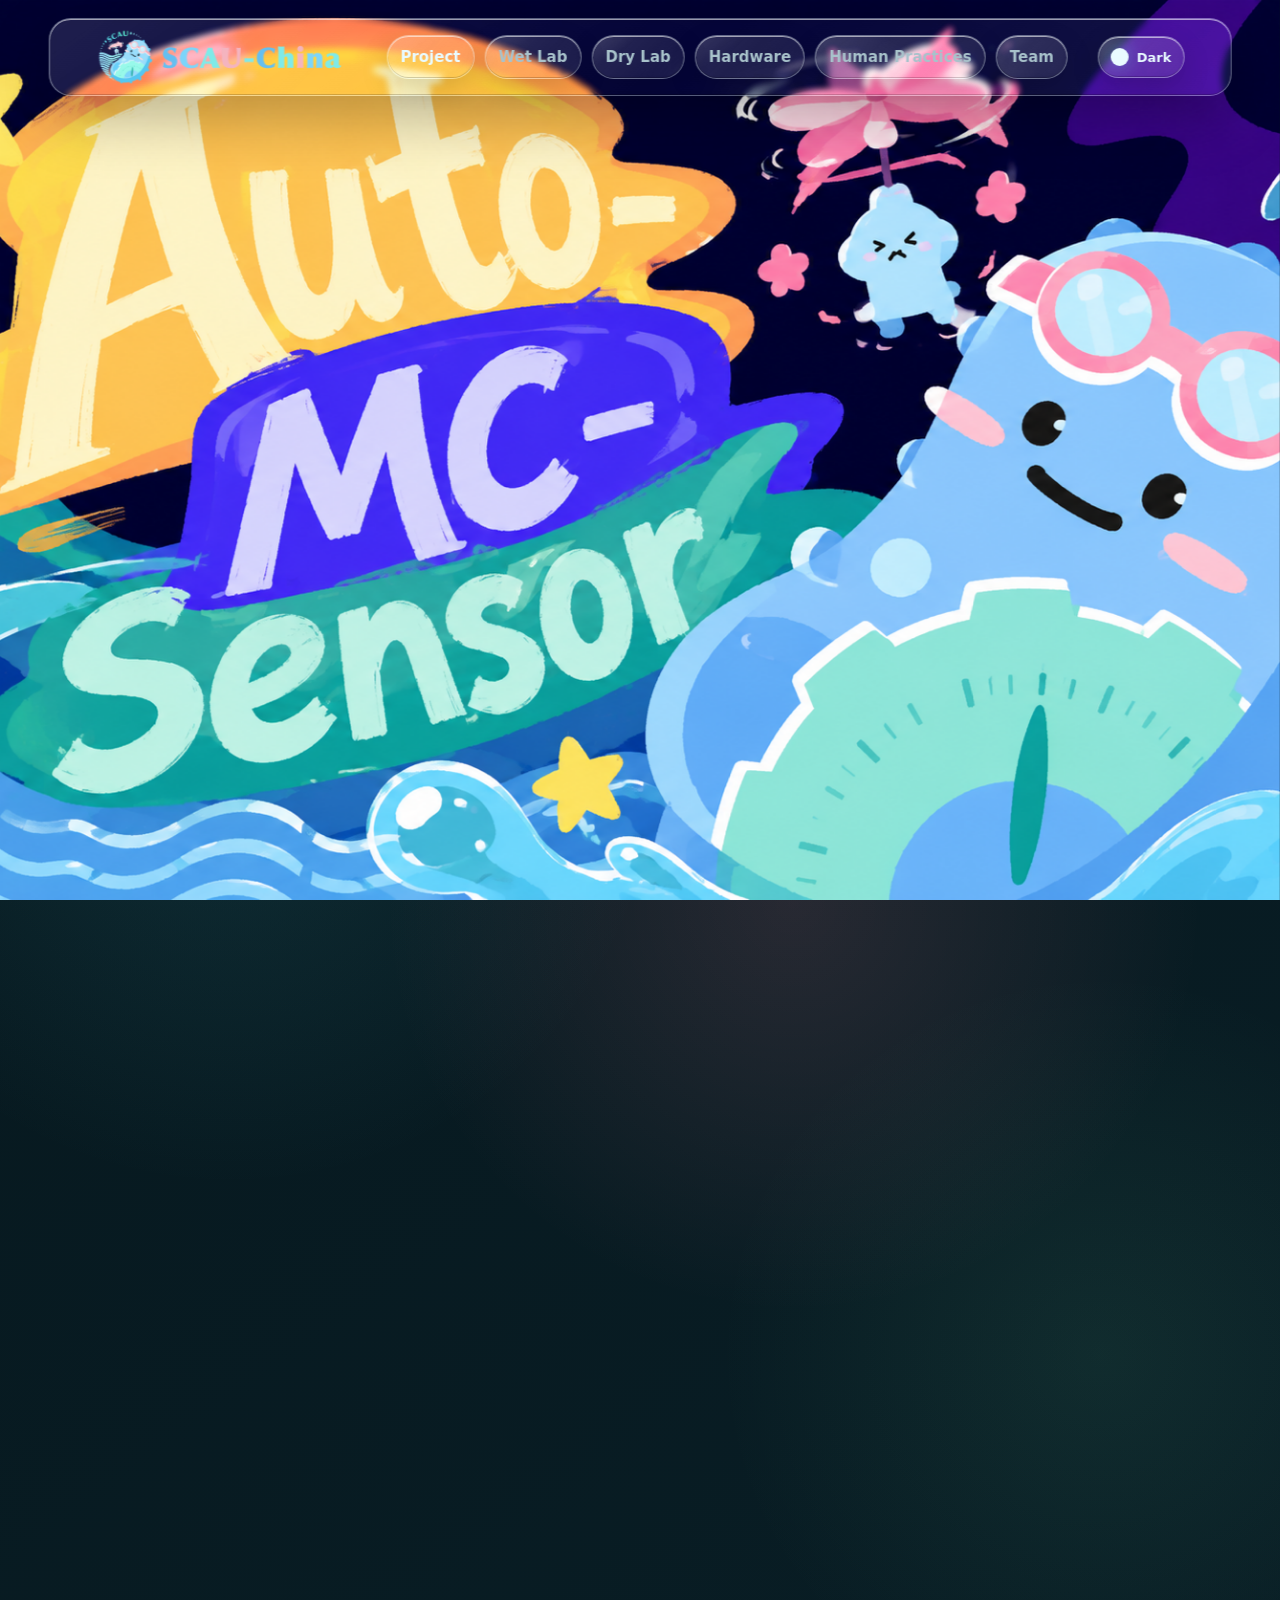
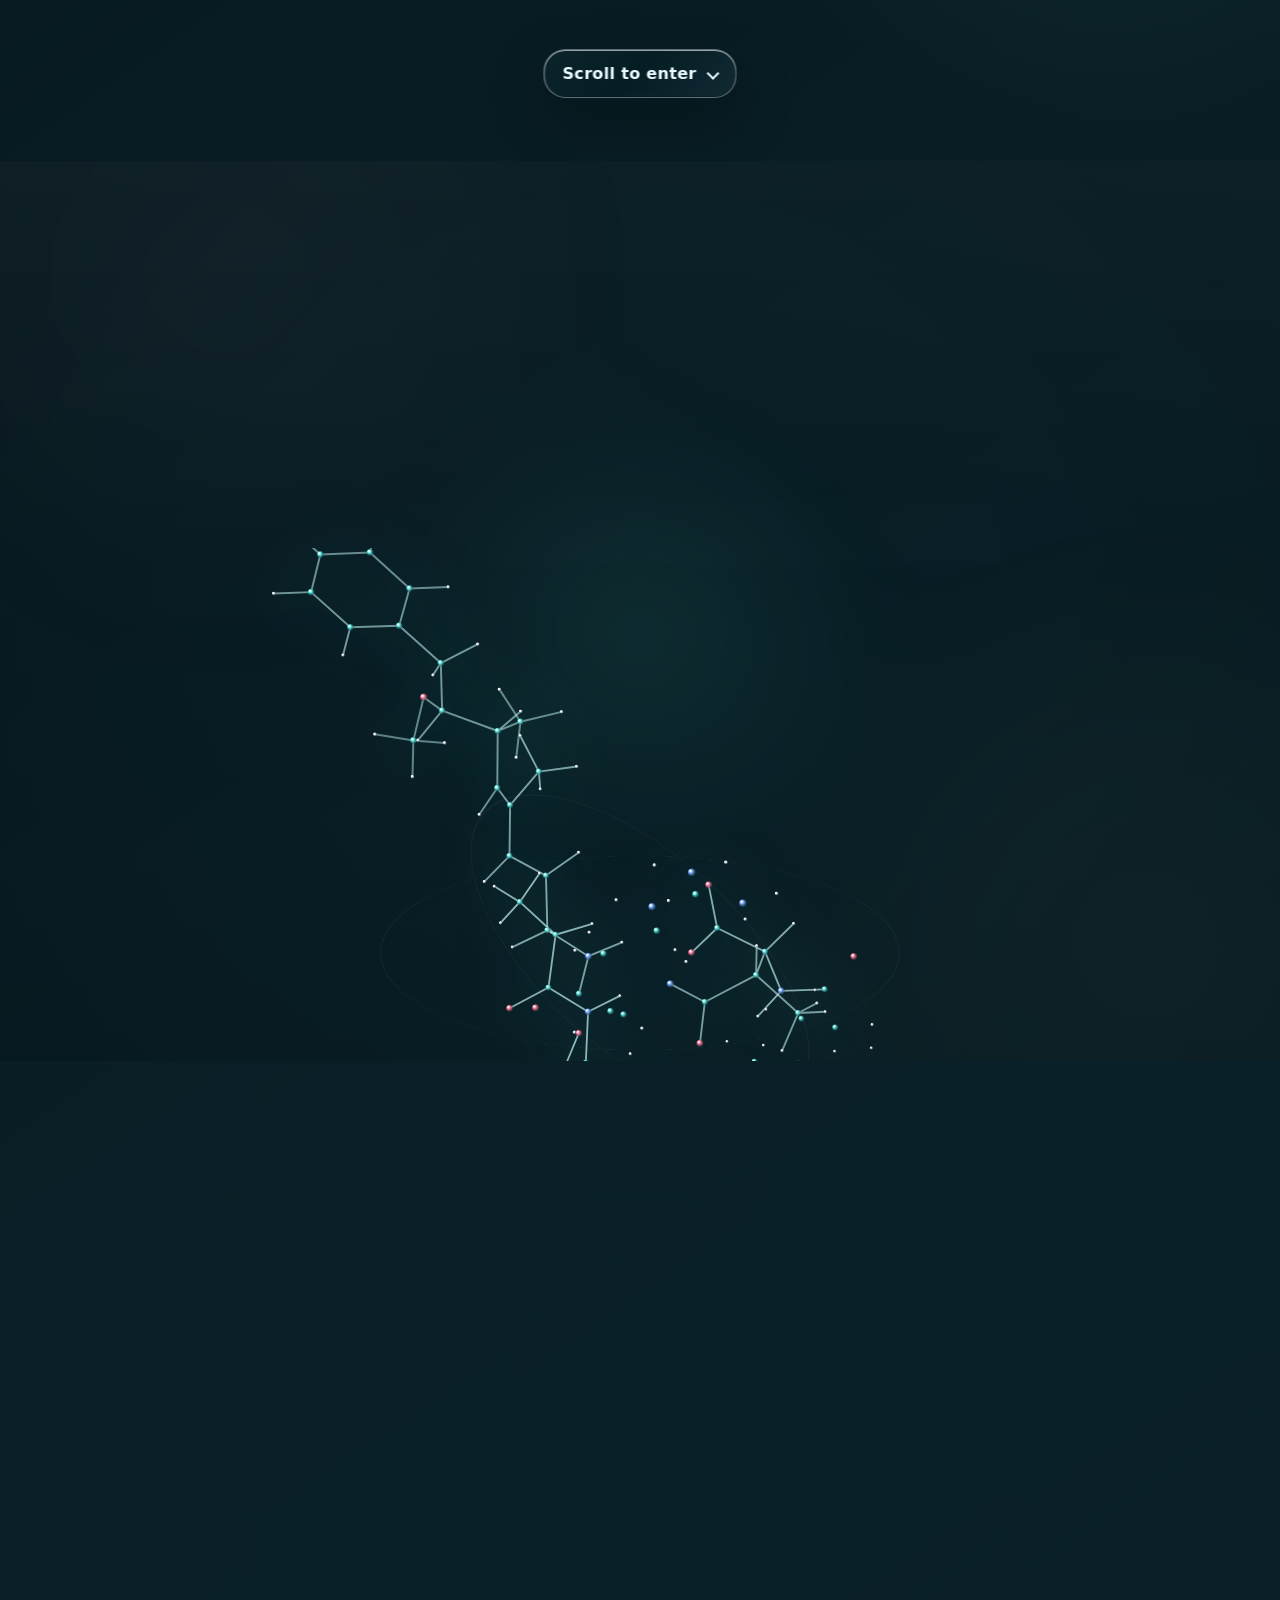
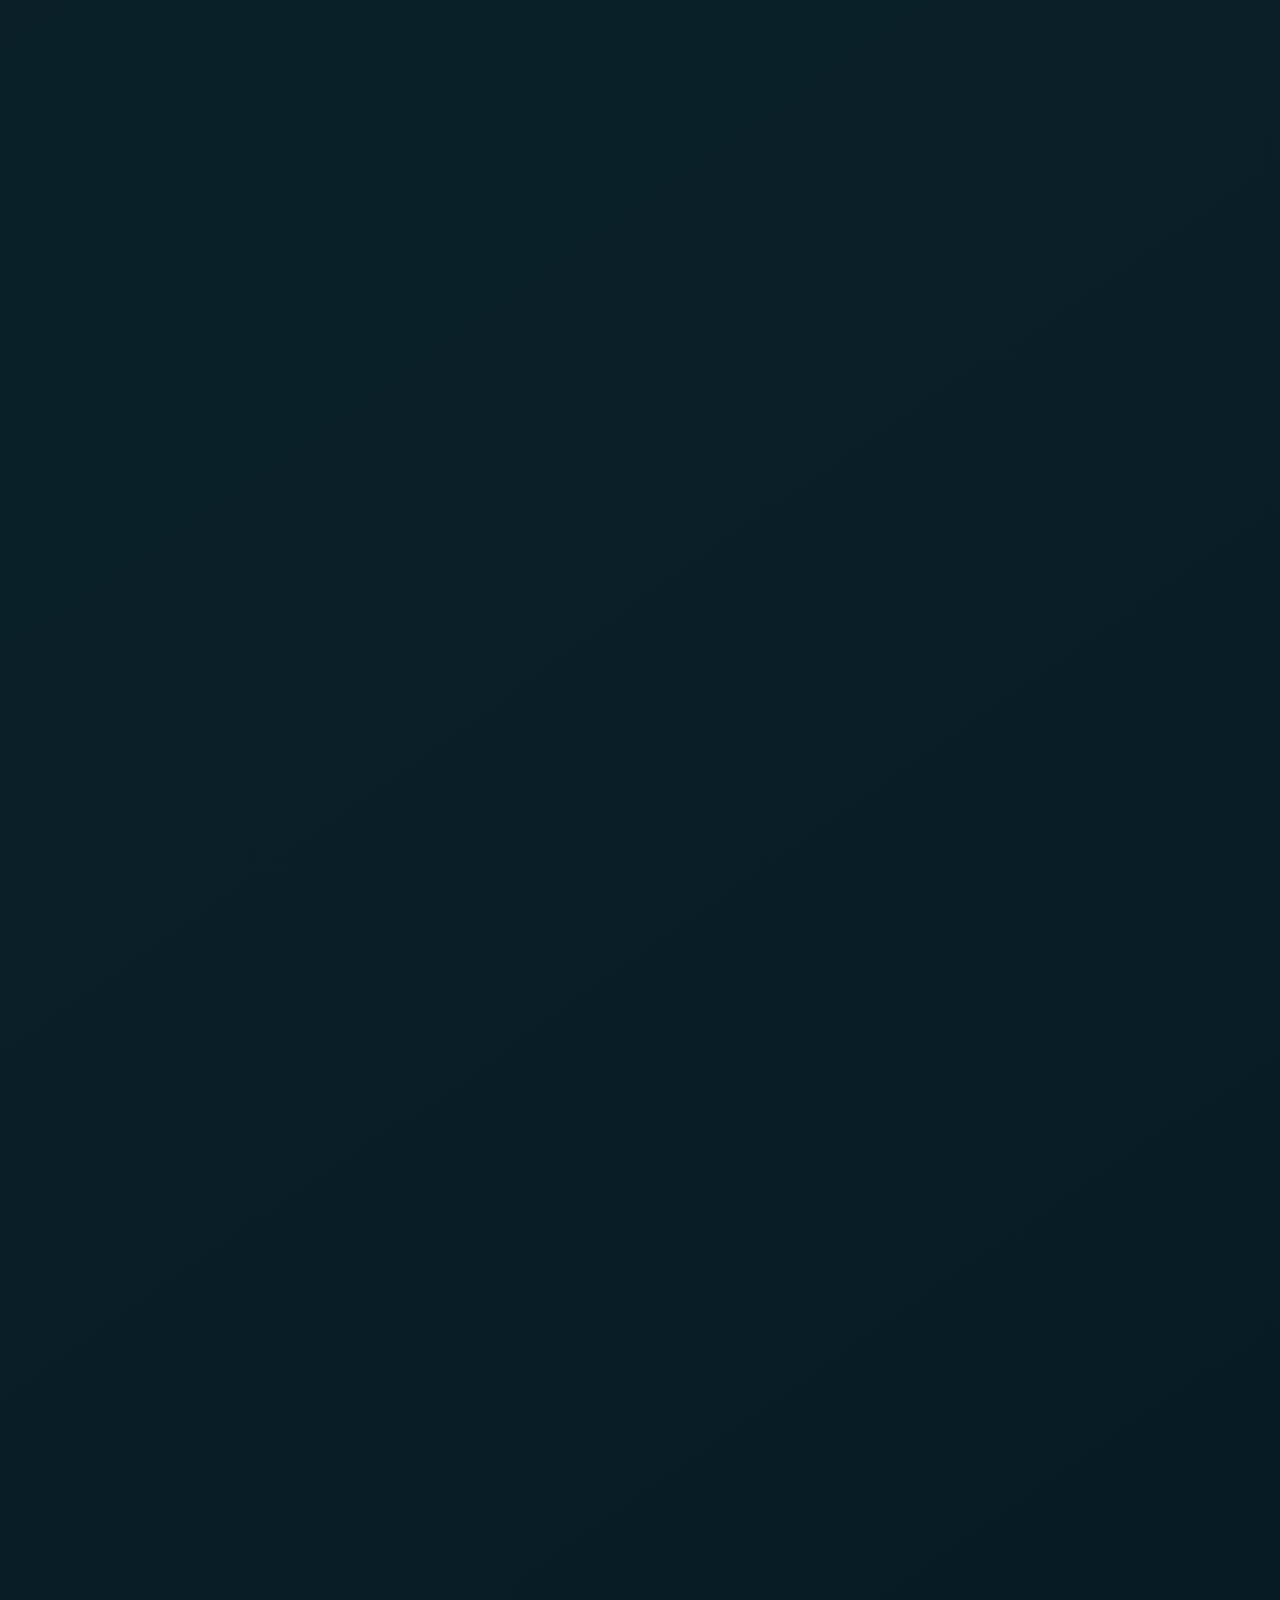
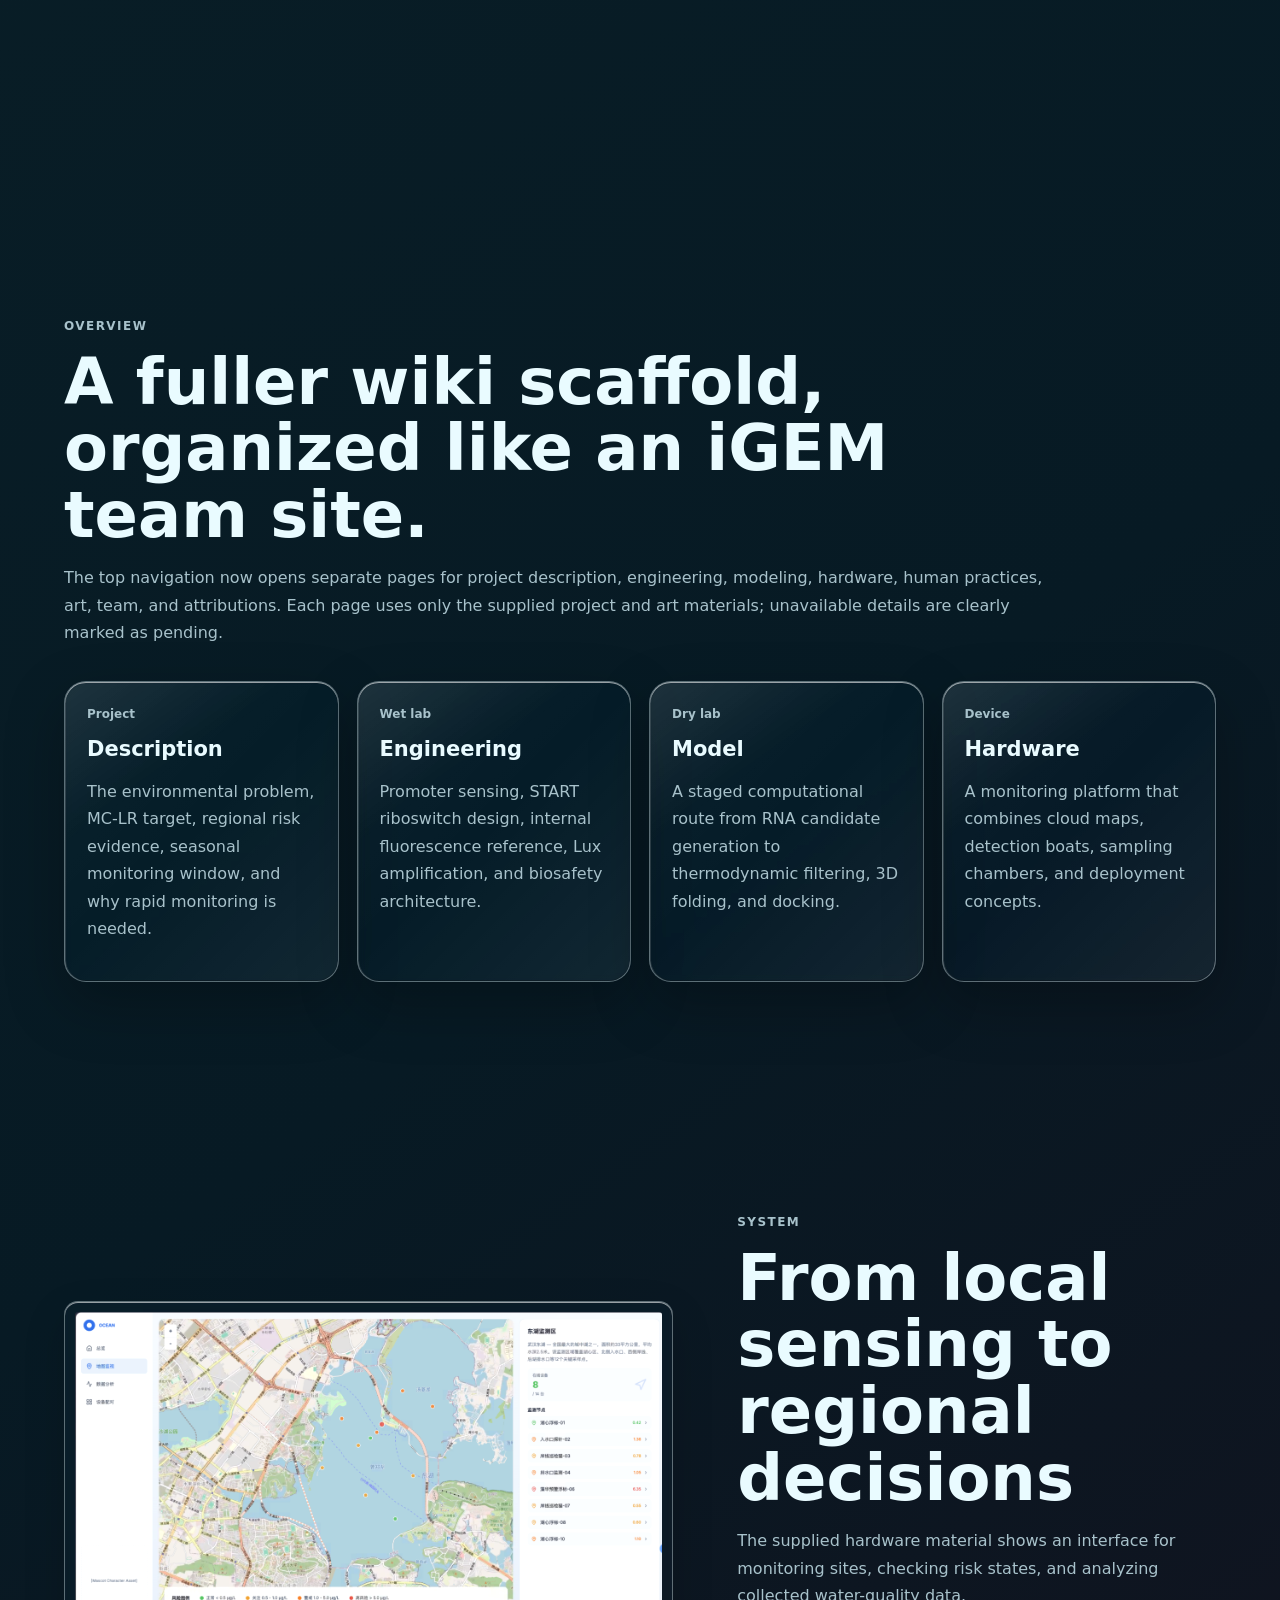
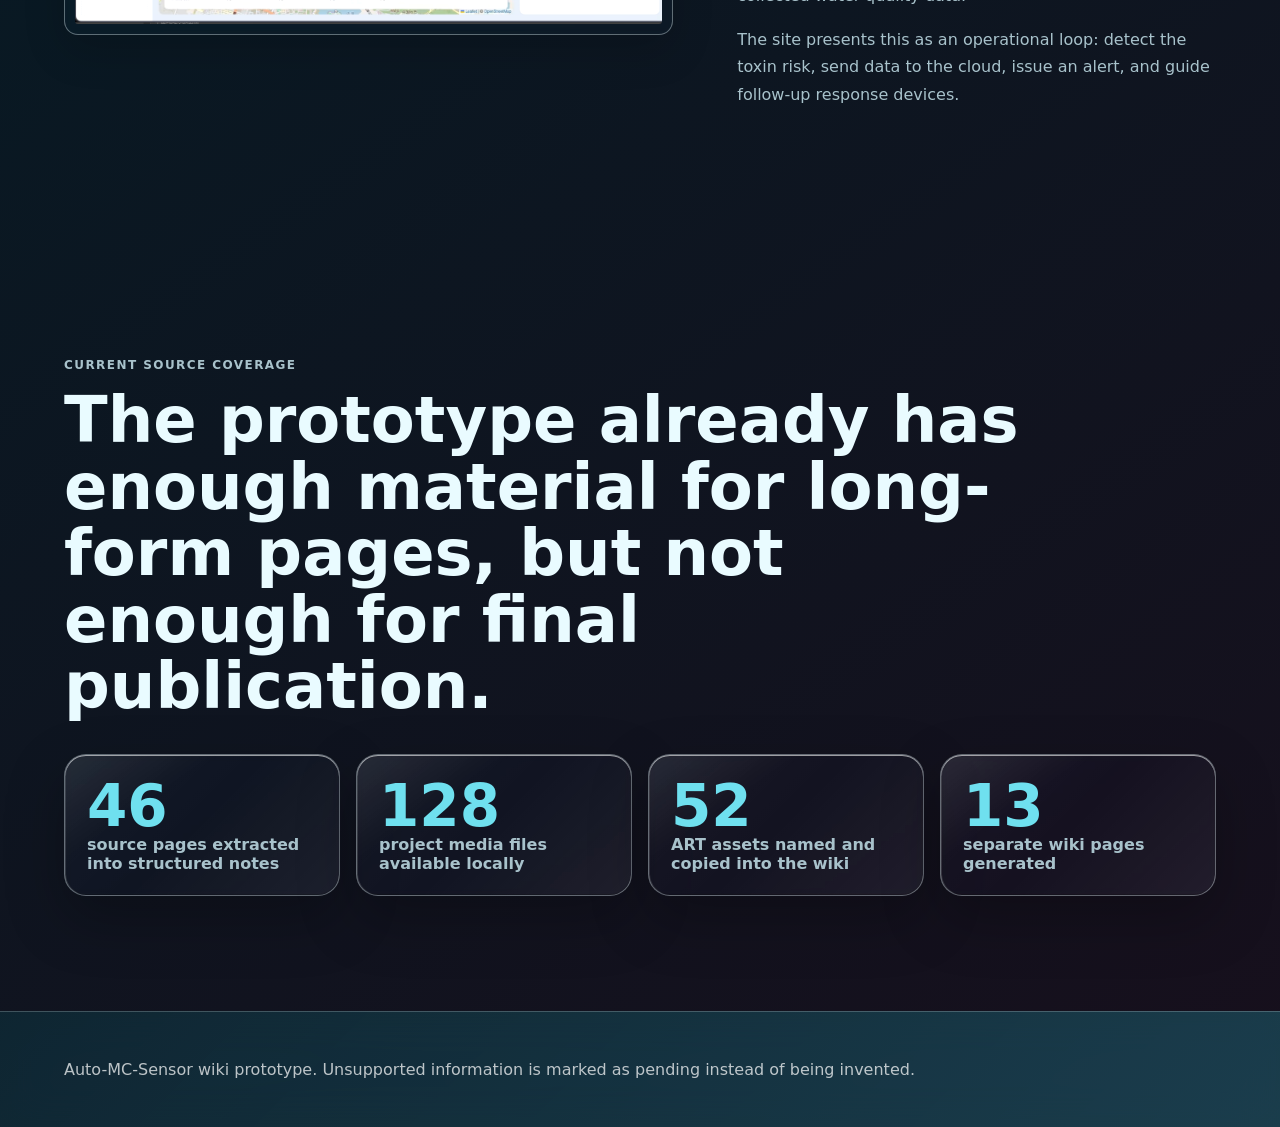
==== commit e1c28f5f: "Merge main into hero transition work" ====
--- a/index.html
+++ b/index.html
@@ -25,57 +25,13 @@
     <div class="hero-metrics"><span>MC-LR focused</span><span>Engineered biosensor logic</span><span>Cloud monitoring</span><span>Outreach assets included</span></div>
   </div>
 </header>
-<section class="scroll-story" id="system-story" aria-label="Auto-MC-Sensor scroll story">
+<section class="scroll-story molecule-scroll" id="system-story" aria-label="Microcystin-LR molecular scroll scene">
   <div class="story-stage">
-    <div class="story-visual" aria-hidden="true">
-      <div class="story-sky"></div>
-      <div class="story-lake story-layer" data-depth="0.18"></div>
-      <div class="story-bloom story-layer" data-depth="0.42"></div>
-      <div class="story-molecule story-molecule-a story-layer" data-depth="0.65"></div>
-      <div class="story-molecule story-molecule-b story-layer" data-depth="0.78"></div>
-      <div class="story-boat story-layer" data-depth="1.05">
-        <div class="boat-hull"></div>
-        <div class="boat-cabin"></div>
-        <div class="boat-sensor"></div>
-      </div>
-      <div class="story-signal story-layer" data-depth="1.22">
-        <span></span><span></span><span></span>
-      </div>
-      <div class="story-cloud story-layer" data-depth="0.92">
-        <div class="cloud-node cloud-node-a"></div>
-        <div class="cloud-node cloud-node-b"></div>
-        <div class="cloud-node cloud-node-c"></div>
-      </div>
-      <div class="story-dashboard story-layer" data-depth="0.7">
-        <div class="dash-map"></div>
-        <div class="dash-list"></div>
-        <div class="dash-pulse"></div>
-      </div>
-      <div class="story-alert story-layer" data-depth="1.35">MC-LR</div>
+    <div class="story-visual molecule-stage" aria-label="Three-dimensional Microcystin-LR structure from PDB 1LCM">
+      <canvas class="molecule-canvas" data-pdb-src="assets/structures/1LCM.pdb"></canvas>
+      <div class="molecule-orbit molecule-orbit-a" aria-hidden="true"></div>
+      <div class="molecule-orbit molecule-orbit-b" aria-hidden="true"></div>
     </div>
-    <div class="story-copy liquid-glass">
-      <p class="eyebrow">Scroll story</p>
-      <h2>From bloom signal to field decision</h2>
-      <p class="story-live">Cyanobacterial blooms are detected, translated into a biological signal, sent to the cloud, and turned into an early warning loop.</p>
-    </div>
-    <div class="story-progress" aria-hidden="true"><span></span></div>
-  </div>
-  <div class="story-steps">
-    <article class="story-step" data-story-title="Bloom risk" data-story-text="A lake surface can shift from normal monitoring to cyanobacterial bloom risk within a seasonal window.">
-      <span>01</span><h3>Bloom risk appears</h3><p>Visual water changes are only the surface of a toxin-monitoring problem.</p>
-    </article>
-    <article class="story-step" data-story-title="Capture" data-story-text="The hardware concept moves sensing closer to water, sampling locally instead of waiting for distant testing.">
-      <span>02</span><h3>Field sampling begins</h3><p>The detection platform becomes the first checkpoint in the monitoring loop.</p>
-    </article>
-    <article class="story-step" data-story-title="Biological signal" data-story-text="Engineered biosensor logic converts microcystin risk into a measurable fluorescence response.">
-      <span>03</span><h3>Signal is translated</h3><p>RNA design and reporter logic make the invisible toxin risk readable.</p>
-    </article>
-    <article class="story-step" data-story-title="Cloud monitoring" data-story-text="The platform uploads results so water-quality information can be compared across sites.">
-      <span>04</span><h3>Data reaches the cloud</h3><p>Local sensing becomes a regional picture through cloud records and dashboards.</p>
-    </article>
-    <article class="story-step" data-story-title="Early warning" data-story-text="The system closes the loop by turning detection into alerts and follow-up response decisions.">
-      <span>05</span><h3>Warning guides response</h3><p>The goal is not just measurement, but faster decisions around freshwater safety.</p>
-    </article>
   </div>
 </section>
 <section class="section" id="overview">
--- a/styles.css
+++ b/styles.css
@@ -104,9 +104,6 @@
     radial-gradient(circle at 86% 18%, rgba(121,239,178,.24), transparent 30vw),
     linear-gradient(145deg,#f8ffff 0%,#edfdf8 38%,#f3f8ff 73%,#fff8fb 100%);
 }
-body:has(.hero){
-  --page-bg-opacity:0;
-}
 body::before,
 body::after{
   content:"";
@@ -117,7 +114,6 @@
 }
 body::before{
   inset:0;
-  opacity:var(--page-bg-opacity);
   background:
     radial-gradient(circle at var(--mx) var(--my), rgba(255,255,255,.56), transparent 4.5rem),
     radial-gradient(circle at calc(var(--mx) - 4rem) calc(var(--my) + 3rem), rgba(81,215,229,.36), transparent 18rem),
@@ -130,7 +126,7 @@
 }
 body::after{
   z-index:-3;
-  opacity:calc(.72 * var(--page-bg-opacity));
+  opacity:.72;
   background:
     conic-gradient(from 110deg at 50% 50%, rgba(81,215,229,.16), rgba(121,239,178,.1), rgba(255,138,164,.13), rgba(81,215,229,.16));
   filter:blur(44px) saturate(135%);
@@ -1611,6 +1607,7 @@
 }
 .story-stage{
   position:sticky;
+  z-index:4;
   top:88px;
   min-height:calc(100vh - 88px);
   display:grid;
@@ -1847,9 +1844,19 @@
 }
 .story-copy{
   position:relative;
-  z-index:2;
+  z-index:6;
   padding:clamp(24px,3vw,36px);
   align-self:center;
+}
+.molecule-copy{
+  border-radius:var(--liquid-radius);
+  background:linear-gradient(145deg, #051a22, #083d41);
+  border:1px solid rgba(103,232,216,.24);
+  box-shadow:0 28px 72px rgba(0,0,0,.34), inset 0 1px 0 rgba(255,255,255,.1);
+}
+html[data-theme="light"] .molecule-copy{
+  background:linear-gradient(145deg, #f0ffff, #dcf7f8);
+  box-shadow:0 24px 62px rgba(39,119,138,.16), inset 0 1px 0 rgba(255,255,255,.72);
 }
 .story-copy h2{
   margin:0;
@@ -1879,7 +1886,7 @@
 }
 .story-steps{
   position:relative;
-  z-index:3;
+  z-index:1;
   display:grid;
   gap:22vh;
   padding:12vh 0 18vh;
@@ -1962,6 +1969,215 @@
   .story-cloud{
     scale:.75;
     right:-6%;
+  }
+}
+
+/* PDB molecule reveal experiment */
+.molecule-stage{
+  isolation:isolate;
+  background:
+    radial-gradient(circle at 50% 48%, rgba(103,232,216,.18), transparent 18%),
+    radial-gradient(circle at 26% 24%, rgba(255,138,164,.12), transparent 26%),
+    radial-gradient(circle at 76% 78%, rgba(247,216,117,.13), transparent 26%),
+    linear-gradient(180deg, rgba(2,8,14,.9), rgba(7,30,38,.8) 48%, rgba(4,12,18,.92));
+}
+html[data-theme="light"] .molecule-stage{
+  background:
+    radial-gradient(circle at 50% 48%, rgba(36,174,188,.2), transparent 18%),
+    radial-gradient(circle at 26% 24%, rgba(255,138,164,.13), transparent 26%),
+    radial-gradient(circle at 76% 78%, rgba(247,216,117,.16), transparent 26%),
+    linear-gradient(180deg, rgba(234,255,255,.86), rgba(210,244,246,.72) 48%, rgba(232,249,250,.88));
+}
+.molecule-stage::before{
+  content:"";
+  position:absolute;
+  inset:-18%;
+  z-index:1;
+  background:
+    radial-gradient(circle at 50% 50%, rgba(103,232,216,.24), transparent 18%),
+    conic-gradient(from calc(var(--molecule-turn) * 1turn), transparent, rgba(103,232,216,.18), transparent, rgba(255,138,164,.13), transparent);
+  filter:blur(34px);
+  opacity:calc(.22 + var(--molecule-reveal) * .62);
+  transform:scale(calc(1.18 - var(--molecule-reveal) * .18));
+}
+.molecule-stage::after{
+  content:"";
+  position:absolute;
+  inset:0;
+  z-index:5;
+  pointer-events:none;
+  background:
+    radial-gradient(circle at 50% 50%, transparent 0 38%, rgba(0,0,0,calc(.64 - var(--molecule-reveal) * .54)) 76%),
+    linear-gradient(180deg, rgba(255,255,255,.08), transparent 24%, rgba(0,0,0,.12));
+}
+.molecule-void{
+  position:absolute;
+  inset:0;
+  z-index:2;
+  pointer-events:none;
+  background:
+    repeating-radial-gradient(circle at 50% 50%, rgba(255,255,255,.08) 0 1px, transparent 1px 34px),
+    radial-gradient(circle at 50% 50%, rgba(0,0,0,0), rgba(0,0,0,.42) 72%);
+  opacity:calc(.82 - var(--molecule-reveal) * .45);
+  transform:scale(calc(1 + var(--molecule-depth) * .16));
+}
+.molecule-canvas{
+  position:absolute;
+  inset:0;
+  z-index:3;
+  width:100%;
+  height:100%;
+  cursor:grab;
+  opacity:var(--molecule-reveal);
+  filter:
+    drop-shadow(0 0 calc(8px + var(--molecule-reveal) * 22px) rgba(103,232,216,.5))
+    saturate(calc(92% + var(--molecule-reveal) * 45%));
+  transform:
+    translateY(calc((1 - var(--molecule-reveal)) * 32px))
+    scale(calc(.78 + var(--molecule-reveal) * .22));
+}
+.molecule-canvas.is-dragging{
+  cursor:grabbing;
+}
+.molecule-orbit{
+  position:absolute;
+  z-index:2;
+  left:50%;
+  top:50%;
+  width:min(52vw,520px);
+  aspect-ratio:1;
+  border:1px solid rgba(103,232,216,.2);
+  border-radius:50%;
+  opacity:calc(var(--molecule-reveal) * .72);
+  transform:
+    translate(-50%,-50%)
+    rotate(calc(var(--molecule-turn) * 360deg))
+    rotateX(68deg);
+}
+.molecule-orbit-b{
+  width:min(42vw,420px);
+  border-color:rgba(255,138,164,.22);
+  transform:
+    translate(-50%,-50%)
+    rotate(calc(var(--molecule-turn) * -300deg + 42deg))
+    rotateX(62deg);
+}
+.scroll-story .story-step{
+  position:relative;
+  min-height:30vh;
+  padding:4px 0 4px 28px;
+  border:0;
+  border-left:1px solid rgba(103,232,216,.28);
+  border-radius:0;
+  background:transparent;
+  -webkit-backdrop-filter:none;
+  backdrop-filter:none;
+  box-shadow:none;
+  opacity:.08;
+}
+.scroll-story .story-step::before{
+  content:"";
+  position:absolute;
+  left:-5px;
+  top:10px;
+  width:9px;
+  aspect-ratio:1;
+  border-radius:50%;
+  background:var(--accent);
+  box-shadow:0 0 24px rgba(103,232,216,.55);
+  opacity:.42;
+}
+.scroll-story .story-step.is-active::before{
+  opacity:1;
+}
+.scroll-story .story-step.is-active{
+  opacity:.18;
+}
+.scroll-story .story-step h3{
+  font-size:22px;
+}
+@media(max-width:980px){
+  .scroll-story .story-step{
+    min-height:0;
+    padding:4px 0 18px 24px;
+  }
+}
+
+/* Full-section molecule scroll scene */
+.molecule-scroll{
+  --molecule-slide-y:38vh;
+  --molecule-scene-opacity:1;
+  min-height:360vh;
+  padding:0;
+  margin:0;
+}
+.molecule-scroll .story-stage{
+  top:0;
+  z-index:2;
+  min-height:100vh;
+  display:block;
+  overflow:hidden;
+}
+.molecule-scroll .molecule-stage{
+  position:absolute;
+  inset:0;
+  min-height:100vh;
+  border:0;
+  border-radius:0;
+  box-shadow:none;
+  background:transparent;
+  -webkit-backdrop-filter:none;
+  backdrop-filter:none;
+}
+html[data-theme="light"] .molecule-scroll .molecule-stage{
+  background:transparent;
+}
+.molecule-scroll .molecule-stage::before{
+  inset:-12%;
+  opacity:.46;
+  filter:blur(54px);
+  background:
+    radial-gradient(circle at 50% 52%, rgba(103,232,216,.2), transparent 24%),
+    radial-gradient(circle at 24% 20%, rgba(255,138,164,.08), transparent 30%),
+    radial-gradient(circle at 82% 80%, rgba(247,216,117,.08), transparent 30%);
+}
+.molecule-scroll .molecule-stage::after{
+  background:
+    radial-gradient(circle at 50% 52%, transparent 0 46%, rgba(0,0,0,.08) 88%),
+    linear-gradient(180deg, rgba(255,255,255,.02), transparent 42%, rgba(0,0,0,.04));
+}
+.molecule-scroll .molecule-canvas{
+  opacity:var(--molecule-scene-opacity);
+  transform:
+    translateY(var(--molecule-slide-y))
+    scale(calc(.9 + var(--molecule-depth) * .1));
+  transition:filter .12s linear;
+}
+.molecule-scroll .molecule-orbit{
+  opacity:calc(var(--molecule-scene-opacity) * .42);
+  transform:
+    translate(-50%, calc(-50% + var(--molecule-slide-y)))
+    rotate(calc(var(--molecule-turn) * 360deg))
+    rotateX(68deg);
+}
+.molecule-scroll .molecule-orbit-b{
+  transform:
+    translate(-50%, calc(-50% + var(--molecule-slide-y)))
+    rotate(calc(var(--molecule-turn) * -300deg + 42deg))
+    rotateX(62deg);
+}
+@media(max-width:980px){
+  .molecule-scroll{
+    min-height:280vh;
+    padding:0;
+  }
+  .molecule-scroll .story-stage{
+    position:sticky;
+    top:0;
+    min-height:100vh;
+  }
+  .molecule-scroll .molecule-stage{
+    min-height:100vh;
   }
 }
 
@@ -2195,7 +2411,7 @@
   opacity:.34!important;
 }
 
-/* Homepage image reveal: clear first, then blurred background with glass copy */
+/* Homepage image reveal: clear first, then crossfade into the dynamic background */
 .hero{
   --hero-reveal:0;
   --hero-copy-opacity:0;
@@ -2321,6 +2537,9 @@
 body:has(.hero)::before{
   opacity:var(--page-bg-opacity)!important;
 }
+body:has(.hero){
+  --page-bg-opacity:0;
+}
 body:has(.hero)::after{
   opacity:calc(.72 * var(--page-bg-opacity))!important;
 }
@@ -2328,3 +2547,4 @@
   background:transparent!important;
 }
 
+
